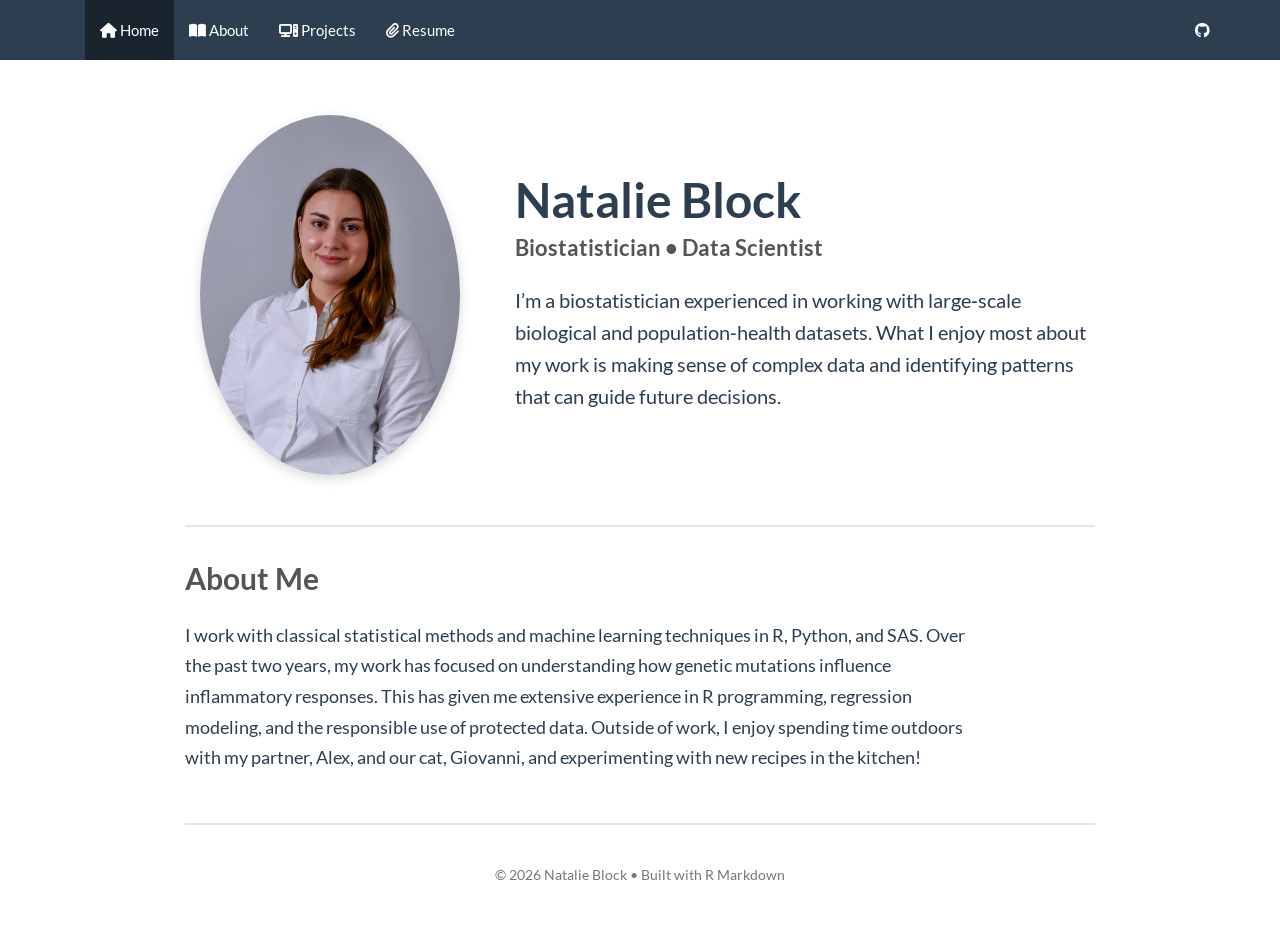
==== docs/index.html @ 41ee99cf "fully updated website" ====
<!DOCTYPE html>

<html>

<head>

<meta charset="utf-8" />
<meta name="generator" content="pandoc" />
<meta http-equiv="X-UA-Compatible" content="IE=EDGE" />




<title>index.knit</title>

<script src="site_libs/header-attrs-2.30/header-attrs.js"></script>
<script src="site_libs/jquery-3.6.0/jquery-3.6.0.min.js"></script>
<meta name="viewport" content="width=device-width, initial-scale=1" />
<link href="site_libs/bootstrap-3.3.5/css/flatly.min.css" rel="stylesheet" />
<script src="site_libs/bootstrap-3.3.5/js/bootstrap.min.js"></script>
<script src="site_libs/bootstrap-3.3.5/shim/html5shiv.min.js"></script>
<script src="site_libs/bootstrap-3.3.5/shim/respond.min.js"></script>
<style>h1 {font-size: 34px;}
       h1.title {font-size: 38px;}
       h2 {font-size: 30px;}
       h3 {font-size: 24px;}
       h4 {font-size: 18px;}
       h5 {font-size: 16px;}
       h6 {font-size: 12px;}
       code {color: inherit; background-color: rgba(0, 0, 0, 0.04);}
       pre:not([class]) { background-color: white }</style>
<script src="site_libs/navigation-1.1/tabsets.js"></script>
<link href="site_libs/highlightjs-9.12.0/default.css" rel="stylesheet" />
<script src="site_libs/highlightjs-9.12.0/highlight.js"></script>
<link href="site_libs/font-awesome-6.5.2/css/all.min.css" rel="stylesheet" />
<link href="site_libs/font-awesome-6.5.2/css/v4-shims.min.css" rel="stylesheet" />
<link rel="icon" type="image/png" href="images/nb_logo.png"/>

<style type="text/css">
  code{white-space: pre-wrap;}
  span.smallcaps{font-variant: small-caps;}
  span.underline{text-decoration: underline;}
  div.column{display: inline-block; vertical-align: top; width: 50%;}
  div.hanging-indent{margin-left: 1.5em; text-indent: -1.5em;}
  ul.task-list{list-style: none;}
    </style>

<style type="text/css">code{white-space: pre;}</style>
<script type="text/javascript">
if (window.hljs) {
  hljs.configure({languages: []});
  hljs.initHighlightingOnLoad();
  if (document.readyState && document.readyState === "complete") {
    window.setTimeout(function() { hljs.initHighlighting(); }, 0);
  }
}
</script>






<link rel="stylesheet" href="style.css" type="text/css" />



<style type = "text/css">
.main-container {
  max-width: 940px;
  margin-left: auto;
  margin-right: auto;
}
img {
  max-width:100%;
}
.tabbed-pane {
  padding-top: 12px;
}
.html-widget {
  margin-bottom: 20px;
}
button.code-folding-btn:focus {
  outline: none;
}
summary {
  display: list-item;
}
details > summary > p:only-child {
  display: inline;
}
pre code {
  padding: 0;
}
</style>


<style type="text/css">
.dropdown-submenu {
  position: relative;
}
.dropdown-submenu>.dropdown-menu {
  top: 0;
  left: 100%;
  margin-top: -6px;
  margin-left: -1px;
  border-radius: 0 6px 6px 6px;
}
.dropdown-submenu:hover>.dropdown-menu {
  display: block;
}
.dropdown-submenu>a:after {
  display: block;
  content: " ";
  float: right;
  width: 0;
  height: 0;
  border-color: transparent;
  border-style: solid;
  border-width: 5px 0 5px 5px;
  border-left-color: #cccccc;
  margin-top: 5px;
  margin-right: -10px;
}
.dropdown-submenu:hover>a:after {
  border-left-color: #adb5bd;
}
.dropdown-submenu.pull-left {
  float: none;
}
.dropdown-submenu.pull-left>.dropdown-menu {
  left: -100%;
  margin-left: 10px;
  border-radius: 6px 0 6px 6px;
}
</style>

<script type="text/javascript">
// manage active state of menu based on current page
$(document).ready(function () {
  // active menu anchor
  href = window.location.pathname
  href = href.substr(href.lastIndexOf('/') + 1)
  if (href === "")
    href = "index.html";
  var menuAnchor = $('a[href="' + href + '"]');

  // mark the anchor link active (and if it's in a dropdown, also mark that active)
  var dropdown = menuAnchor.closest('li.dropdown');
  if (window.bootstrap) { // Bootstrap 4+
    menuAnchor.addClass('active');
    dropdown.find('> .dropdown-toggle').addClass('active');
  } else { // Bootstrap 3
    menuAnchor.parent().addClass('active');
    dropdown.addClass('active');
  }

  // Navbar adjustments
  var navHeight = $(".navbar").first().height() + 15;
  var style = document.createElement('style');
  var pt = "padding-top: " + navHeight + "px; ";
  var mt = "margin-top: -" + navHeight + "px; ";
  var css = "";
  // offset scroll position for anchor links (for fixed navbar)
  for (var i = 1; i <= 6; i++) {
    css += ".section h" + i + "{ " + pt + mt + "}\n";
  }
  style.innerHTML = "body {" + pt + "padding-bottom: 40px; }\n" + css;
  document.head.appendChild(style);
});
</script>

<!-- tabsets -->

<style type="text/css">
.tabset-dropdown > .nav-tabs {
  display: inline-table;
  max-height: 500px;
  min-height: 44px;
  overflow-y: auto;
  border: 1px solid #ddd;
  border-radius: 4px;
}

.tabset-dropdown > .nav-tabs > li.active:before, .tabset-dropdown > .nav-tabs.nav-tabs-open:before {
  content: "\e259";
  font-family: 'Glyphicons Halflings';
  display: inline-block;
  padding: 10px;
  border-right: 1px solid #ddd;
}

.tabset-dropdown > .nav-tabs.nav-tabs-open > li.active:before {
  content: "\e258";
  font-family: 'Glyphicons Halflings';
  border: none;
}

.tabset-dropdown > .nav-tabs > li.active {
  display: block;
}

.tabset-dropdown > .nav-tabs > li > a,
.tabset-dropdown > .nav-tabs > li > a:focus,
.tabset-dropdown > .nav-tabs > li > a:hover {
  border: none;
  display: inline-block;
  border-radius: 4px;
  background-color: transparent;
}

.tabset-dropdown > .nav-tabs.nav-tabs-open > li {
  display: block;
  float: none;
}

.tabset-dropdown > .nav-tabs > li {
  display: none;
}
</style>

<!-- code folding -->




</head>

<body>


<div class="container-fluid main-container">




<div class="navbar navbar-default  navbar-fixed-top" role="navigation">
  <div class="container">
    <div class="navbar-header">
      <button type="button" class="navbar-toggle collapsed" data-toggle="collapse" data-bs-toggle="collapse" data-target="#navbar" data-bs-target="#navbar">
        <span class="icon-bar"></span>
        <span class="icon-bar"></span>
        <span class="icon-bar"></span>
      </button>
      <a class="navbar-brand" href="index.html"></a>
    </div>
    <div id="navbar" class="navbar-collapse collapse">
      <ul class="nav navbar-nav">
        <li>
  <a href="index.html">
    <span class="fa fa-home"></span>
     
    Home
  </a>
</li>
<li>
  <a href="about.html">
    <span class="fa fa-book-open"></span>
     
    About
  </a>
</li>
<li>
  <a href="projects.html">
    <span class="fa fa-computer"></span>
     
    Projects
  </a>
</li>
<li>
  <a href="files/resume.pdf">
    <span class="fa fa-paperclip"></span>
     
    Resume
  </a>
</li>
      </ul>
      <ul class="nav navbar-nav navbar-right">
        <li>
  <a href="https://github.com/nblock2">
    <span class="fa fa-github"></span>
     
  </a>
</li>
      </ul>
    </div><!--/.nav-collapse -->
  </div><!--/.container -->
</div><!--/.navbar -->

<div id="header">




</div>


<div class="hero">
<div class="hero-left">
<img src="images/profile.jpg" class="profile-pic"/>
</div>
<div class="hero-right">
<h1 class="home-name">
Natalie Block
</h1>
<div class="home-subtitle">
Biostatistician • Data Scientist
</div>
<p class="intro-text">
I’m a biostatistician experienced in working with large‑scale biological
and population‑health datasets. What I enjoy most about my work is
making sense of complex data and identifying patterns that can guide
future decisions.
</p>
</div>
</div>
<hr class="section-divider">
<div class="about-subtitle">
About Me
</div>
<p class="about-text">
I work with classical statistical methods and machine learning
techniques in R, Python, and SAS. Over the past two years, my work has
focused on understanding how genetic mutations influence inflammatory
responses. This has given me extensive experience in R programming,
regression modeling, and the responsible use of protected data. Outside
of work, I enjoy spending time outdoors with my partner, Alex, and our
cat, Giovanni, and experimenting with new recipes in the kitchen!
</p>
<hr class="section-divider">
<div class="footer">
<p>© 2026 Natalie Block • Built with R Markdown</p>
</div>




</div>

<script>

// add bootstrap table styles to pandoc tables
function bootstrapStylePandocTables() {
  $('tr.odd').parent('tbody').parent('table').addClass('table table-condensed');
}
$(document).ready(function () {
  bootstrapStylePandocTables();
});


</script>

<!-- tabsets -->

<script>
$(document).ready(function () {
  window.buildTabsets("TOC");
});

$(document).ready(function () {
  $('.tabset-dropdown > .nav-tabs > li').click(function () {
    $(this).parent().toggleClass('nav-tabs-open');
  });
});
</script>

<!-- code folding -->


<!-- dynamically load mathjax for compatibility with self-contained -->
<script>
  (function () {
    var script = document.createElement("script");
    script.type = "text/javascript";
    script.src  = "https://mathjax.rstudio.com/latest/MathJax.js?config=TeX-AMS-MML_HTMLorMML";
    document.getElementsByTagName("head")[0].appendChild(script);
  })();
</script>

</body>
</html>
---- docs/site_libs/bootstrap-3.3.5/css/flatly.min.css ----
@font-face {
  font-family: 'Lato';
  font-style: normal;
  font-weight: 400;
  src: url(fonts/Lato.ttf) format('truetype');
}
@font-face {
  font-family: 'Lato';
  font-style: normal;
  font-weight: 700;
  src: url(fonts/LatoBold.ttf) format('truetype');
}
@font-face {
  font-family: 'Lato';
  font-style: italic;
  font-weight: 400;
  src: url(fonts/LatoItalic.ttf) format('truetype');
}

/*!
 * bootswatch v3.3.6
 * Homepage: http://bootswatch.com
 * Copyright 2012-2015 Thomas Park
 * Licensed under MIT
 * Based on Bootstrap
*//*!
 * Bootstrap v3.3.6 (http://getbootstrap.com)
 * Copyright 2011-2015 Twitter, Inc.
 * Licensed under MIT (https://github.com/twbs/bootstrap/blob/master/LICENSE)
 *//*! normalize.css v3.0.3 | MIT License | github.com/necolas/normalize.css */html{font-family:sans-serif;-ms-text-size-adjust:100%;-webkit-text-size-adjust:100%}body{margin:0}article,aside,details,figcaption,figure,footer,header,hgroup,main,menu,nav,section,summary{display:block}audio,canvas,progress,video{display:inline-block;vertical-align:baseline}audio:not([controls]){display:none;height:0}[hidden],template{display:none}a{background-color:transparent}a:active,a:hover{outline:0}abbr[title]{border-bottom:1px dotted}b,strong{font-weight:bold}dfn{font-style:italic}h1{font-size:2em;margin:0.67em 0}mark{background:#ff0;color:#000}small{font-size:80%}sub,sup{font-size:75%;line-height:0;position:relative;vertical-align:baseline}sup{top:-0.5em}sub{bottom:-0.25em}img{border:0}svg:not(:root){overflow:hidden}figure{margin:1em 40px}hr{-webkit-box-sizing:content-box;-moz-box-sizing:content-box;box-sizing:content-box;height:0}pre{overflow:auto}code,kbd,pre,samp{font-family:monospace, monospace;font-size:1em}button,input,optgroup,select,textarea{color:inherit;font:inherit;margin:0}button{overflow:visible}button,select{text-transform:none}button,html input[type="button"],input[type="reset"],input[type="submit"]{-webkit-appearance:button;cursor:pointer}button[disabled],html input[disabled]{cursor:default}button::-moz-focus-inner,input::-moz-focus-inner{border:0;padding:0}input{line-height:normal}input[type="checkbox"],input[type="radio"]{-webkit-box-sizing:border-box;-moz-box-sizing:border-box;box-sizing:border-box;padding:0}input[type="number"]::-webkit-inner-spin-button,input[type="number"]::-webkit-outer-spin-button{height:auto}input[type="search"]{-webkit-appearance:textfield;-webkit-box-sizing:content-box;-moz-box-sizing:content-box;box-sizing:content-box}input[type="search"]::-webkit-search-cancel-button,input[type="search"]::-webkit-search-decoration{-webkit-appearance:none}fieldset{border:1px solid #c0c0c0;margin:0 2px;padding:0.35em 0.625em 0.75em}legend{border:0;padding:0}textarea{overflow:auto}optgroup{font-weight:bold}table{border-collapse:collapse;border-spacing:0}td,th{padding:0}/*! Source: https://github.com/h5bp/html5-boilerplate/blob/master/src/css/main.css */@media print{*,*:before,*:after{background:transparent !important;color:#000 !important;-webkit-box-shadow:none !important;box-shadow:none !important;text-shadow:none !important}a,a:visited{text-decoration:underline}a[href]:after{content:" (" attr(href) ")"}abbr[title]:after{content:" (" attr(title) ")"}a[href^="#"]:after,a[href^="javascript:"]:after{content:""}pre,blockquote{border:1px solid #999;page-break-inside:avoid}thead{display:table-header-group}tr,img{page-break-inside:avoid}img{max-width:100% !important}p,h2,h3{orphans:3;widows:3}h2,h3{page-break-after:avoid}.navbar{display:none}.btn>.caret,.dropup>.btn>.caret{border-top-color:#000 !important}.label{border:1px solid #000}.table{border-collapse:collapse !important}.table td,.table th{background-color:#fff !important}.table-bordered th,.table-bordered td{border:1px solid #ddd !important}}@font-face{font-family:'Glyphicons Halflings';src:url('../fonts/glyphicons-halflings-regular.eot');src:url('../fonts/glyphicons-halflings-regular.eot?#iefix') format('embedded-opentype'),url('../fonts/glyphicons-halflings-regular.woff') format('woff'),url('../fonts/glyphicons-halflings-regular.ttf') format('truetype'),url('../fonts/glyphicons-halflings-regular.svg#glyphicons_halflingsregular') format('svg')}.glyphicon{position:relative;top:1px;display:inline-block;font-family:'Glyphicons Halflings';font-style:normal;font-weight:normal;line-height:1;-webkit-font-smoothing:antialiased;-moz-osx-font-smoothing:grayscale}.glyphicon-asterisk:before{content:"\002a"}.glyphicon-plus:before{content:"\002b"}.glyphicon-euro:before,.glyphicon-eur:before{content:"\20ac"}.glyphicon-minus:before{content:"\2212"}.glyphicon-cloud:before{content:"\2601"}.glyphicon-envelope:before{content:"\2709"}.glyphicon-pencil:before{content:"\270f"}.glyphicon-glass:before{content:"\e001"}.glyphicon-music:before{content:"\e002"}.glyphicon-search:before{content:"\e003"}.glyphicon-heart:before{content:"\e005"}.glyphicon-star:before{content:"\e006"}.glyphicon-star-empty:before{content:"\e007"}.glyphicon-user:before{content:"\e008"}.glyphicon-film:before{content:"\e009"}.glyphicon-th-large:before{content:"\e010"}.glyphicon-th:before{content:"\e011"}.glyphicon-th-list:before{content:"\e012"}.glyphicon-ok:before{content:"\e013"}.glyphicon-remove:before{content:"\e014"}.glyphicon-zoom-in:before{content:"\e015"}.glyphicon-zoom-out:before{content:"\e016"}.glyphicon-off:before{content:"\e017"}.glyphicon-signal:before{content:"\e018"}.glyphicon-cog:before{content:"\e019"}.glyphicon-trash:before{content:"\e020"}.glyphicon-home:before{content:"\e021"}.glyphicon-file:before{content:"\e022"}.glyphicon-time:before{content:"\e023"}.glyphicon-road:before{content:"\e024"}.glyphicon-download-alt:before{content:"\e025"}.glyphicon-download:before{content:"\e026"}.glyphicon-upload:before{content:"\e027"}.glyphicon-inbox:before{content:"\e028"}.glyphicon-play-circle:before{content:"\e029"}.glyphicon-repeat:before{content:"\e030"}.glyphicon-refresh:before{content:"\e031"}.glyphicon-list-alt:before{content:"\e032"}.glyphicon-lock:before{content:"\e033"}.glyphicon-flag:before{content:"\e034"}.glyphicon-headphones:before{content:"\e035"}.glyphicon-volume-off:before{content:"\e036"}.glyphicon-volume-down:before{content:"\e037"}.glyphicon-volume-up:before{content:"\e038"}.glyphicon-qrcode:before{content:"\e039"}.glyphicon-barcode:before{content:"\e040"}.glyphicon-tag:before{content:"\e041"}.glyphicon-tags:before{content:"\e042"}.glyphicon-book:before{content:"\e043"}.glyphicon-bookmark:before{content:"\e044"}.glyphicon-print:before{content:"\e045"}.glyphicon-camera:before{content:"\e046"}.glyphicon-font:before{content:"\e047"}.glyphicon-bold:before{content:"\e048"}.glyphicon-italic:before{content:"\e049"}.glyphicon-text-height:before{content:"\e050"}.glyphicon-text-width:before{content:"\e051"}.glyphicon-align-left:before{content:"\e052"}.glyphicon-align-center:before{content:"\e053"}.glyphicon-align-right:before{content:"\e054"}.glyphicon-align-justify:before{content:"\e055"}.glyphicon-list:before{content:"\e056"}.glyphicon-indent-left:before{content:"\e057"}.glyphicon-indent-right:before{content:"\e058"}.glyphicon-facetime-video:before{content:"\e059"}.glyphicon-picture:before{content:"\e060"}.glyphicon-map-marker:before{content:"\e062"}.glyphicon-adjust:before{content:"\e063"}.glyphicon-tint:before{content:"\e064"}.glyphicon-edit:before{content:"\e065"}.glyphicon-share:before{content:"\e066"}.glyphicon-check:before{content:"\e067"}.glyphicon-move:before{content:"\e068"}.glyphicon-step-backward:before{content:"\e069"}.glyphicon-fast-backward:before{content:"\e070"}.glyphicon-backward:before{content:"\e071"}.glyphicon-play:before{content:"\e072"}.glyphicon-pause:before{content:"\e073"}.glyphicon-stop:before{content:"\e074"}.glyphicon-forward:before{content:"\e075"}.glyphicon-fast-forward:before{content:"\e076"}.glyphicon-step-forward:before{content:"\e077"}.glyphicon-eject:before{content:"\e078"}.glyphicon-chevron-left:before{content:"\e079"}.glyphicon-chevron-right:before{content:"\e080"}.glyphicon-plus-sign:before{content:"\e081"}.glyphicon-minus-sign:before{content:"\e082"}.glyphicon-remove-sign:before{content:"\e083"}.glyphicon-ok-sign:before{content:"\e084"}.glyphicon-question-sign:before{content:"\e085"}.glyphicon-info-sign:before{content:"\e086"}.glyphicon-screenshot:before{content:"\e087"}.glyphicon-remove-circle:before{content:"\e088"}.glyphicon-ok-circle:before{content:"\e089"}.glyphicon-ban-circle:before{content:"\e090"}.glyphicon-arrow-left:before{content:"\e091"}.glyphicon-arrow-right:before{content:"\e092"}.glyphicon-arrow-up:before{content:"\e093"}.glyphicon-arrow-down:before{content:"\e094"}.glyphicon-share-alt:before{content:"\e095"}.glyphicon-resize-full:before{content:"\e096"}.glyphicon-resize-small:before{content:"\e097"}.glyphicon-exclamation-sign:before{content:"\e101"}.glyphicon-gift:before{content:"\e102"}.glyphicon-leaf:before{content:"\e103"}.glyphicon-fire:before{content:"\e104"}.glyphicon-eye-open:before{content:"\e105"}.glyphicon-eye-close:before{content:"\e106"}.glyphicon-warning-sign:before{content:"\e107"}.glyphicon-plane:before{content:"\e108"}.glyphicon-calendar:before{content:"\e109"}.glyphicon-random:before{content:"\e110"}.glyphicon-comment:before{content:"\e111"}.glyphicon-magnet:before{content:"\e112"}.glyphicon-chevron-up:before{content:"\e113"}.glyphicon-chevron-down:before{content:"\e114"}.glyphicon-retweet:before{content:"\e115"}.glyphicon-shopping-cart:before{content:"\e116"}.glyphicon-folder-close:before{content:"\e117"}.glyphicon-folder-open:before{content:"\e118"}.glyphicon-resize-vertical:before{content:"\e119"}.glyphicon-resize-horizontal:before{content:"\e120"}.glyphicon-hdd:before{content:"\e121"}.glyphicon-bullhorn:before{content:"\e122"}.glyphicon-bell:before{content:"\e123"}.glyphicon-certificate:before{content:"\e124"}.glyphicon-thumbs-up:before{content:"\e125"}.glyphicon-thumbs-down:before{content:"\e126"}.glyphicon-hand-right:before{content:"\e127"}.glyphicon-hand-left:before{content:"\e128"}.glyphicon-hand-up:before{content:"\e129"}.glyphicon-hand-down:before{content:"\e130"}.glyphicon-circle-arrow-right:before{content:"\e131"}.glyphicon-circle-arrow-left:before{content:"\e132"}.glyphicon-circle-arrow-up:before{content:"\e133"}.glyphicon-circle-arrow-down:before{content:"\e134"}.glyphicon-globe:before{content:"\e135"}.glyphicon-wrench:before{content:"\e136"}.glyphicon-tasks:before{content:"\e137"}.glyphicon-filter:before{content:"\e138"}.glyphicon-briefcase:before{content:"\e139"}.glyphicon-fullscreen:before{content:"\e140"}.glyphicon-dashboard:before{content:"\e141"}.glyphicon-paperclip:before{content:"\e142"}.glyphicon-heart-empty:before{content:"\e143"}.glyphicon-link:before{content:"\e144"}.glyphicon-phone:before{content:"\e145"}.glyphicon-pushpin:before{content:"\e146"}.glyphicon-usd:before{content:"\e148"}.glyphicon-gbp:before{content:"\e149"}.glyphicon-sort:before{content:"\e150"}.glyphicon-sort-by-alphabet:before{content:"\e151"}.glyphicon-sort-by-alphabet-alt:before{content:"\e152"}.glyphicon-sort-by-order:before{content:"\e153"}.glyphicon-sort-by-order-alt:before{content:"\e154"}.glyphicon-sort-by-attributes:before{content:"\e155"}.glyphicon-sort-by-attributes-alt:before{content:"\e156"}.glyphicon-unchecked:before{content:"\e157"}.glyphicon-expand:before{content:"\e158"}.glyphicon-collapse-down:before{content:"\e159"}.glyphicon-collapse-up:before{content:"\e160"}.glyphicon-log-in:before{content:"\e161"}.glyphicon-flash:before{content:"\e162"}.glyphicon-log-out:before{content:"\e163"}.glyphicon-new-window:before{content:"\e164"}.glyphicon-record:before{content:"\e165"}.glyphicon-save:before{content:"\e166"}.glyphicon-open:before{content:"\e167"}.glyphicon-saved:before{content:"\e168"}.glyphicon-import:before{content:"\e169"}.glyphicon-export:before{content:"\e170"}.glyphicon-send:before{content:"\e171"}.glyphicon-floppy-disk:before{content:"\e172"}.glyphicon-floppy-saved:before{content:"\e173"}.glyphicon-floppy-remove:before{content:"\e174"}.glyphicon-floppy-save:before{content:"\e175"}.glyphicon-floppy-open:before{content:"\e176"}.glyphicon-credit-card:before{content:"\e177"}.glyphicon-transfer:before{content:"\e178"}.glyphicon-cutlery:before{content:"\e179"}.glyphicon-header:before{content:"\e180"}.glyphicon-compressed:before{content:"\e181"}.glyphicon-earphone:before{content:"\e182"}.glyphicon-phone-alt:before{content:"\e183"}.glyphicon-tower:before{content:"\e184"}.glyphicon-stats:before{content:"\e185"}.glyphicon-sd-video:before{content:"\e186"}.glyphicon-hd-video:before{content:"\e187"}.glyphicon-subtitles:before{content:"\e188"}.glyphicon-sound-stereo:before{content:"\e189"}.glyphicon-sound-dolby:before{content:"\e190"}.glyphicon-sound-5-1:before{content:"\e191"}.glyphicon-sound-6-1:before{content:"\e192"}.glyphicon-sound-7-1:before{content:"\e193"}.glyphicon-copyright-mark:before{content:"\e194"}.glyphicon-registration-mark:before{content:"\e195"}.glyphicon-cloud-download:before{content:"\e197"}.glyphicon-cloud-upload:before{content:"\e198"}.glyphicon-tree-conifer:before{content:"\e199"}.glyphicon-tree-deciduous:before{content:"\e200"}.glyphicon-cd:before{content:"\e201"}.glyphicon-save-file:before{content:"\e202"}.glyphicon-open-file:before{content:"\e203"}.glyphicon-level-up:before{content:"\e204"}.glyphicon-copy:before{content:"\e205"}.glyphicon-paste:before{content:"\e206"}.glyphicon-alert:before{content:"\e209"}.glyphicon-equalizer:before{content:"\e210"}.glyphicon-king:before{content:"\e211"}.glyphicon-queen:before{content:"\e212"}.glyphicon-pawn:before{content:"\e213"}.glyphicon-bishop:before{content:"\e214"}.glyphicon-knight:before{content:"\e215"}.glyphicon-baby-formula:before{content:"\e216"}.glyphicon-tent:before{content:"\26fa"}.glyphicon-blackboard:before{content:"\e218"}.glyphicon-bed:before{content:"\e219"}.glyphicon-apple:before{content:"\f8ff"}.glyphicon-erase:before{content:"\e221"}.glyphicon-hourglass:before{content:"\231b"}.glyphicon-lamp:before{content:"\e223"}.glyphicon-duplicate:before{content:"\e224"}.glyphicon-piggy-bank:before{content:"\e225"}.glyphicon-scissors:before{content:"\e226"}.glyphicon-bitcoin:before{content:"\e227"}.glyphicon-btc:before{content:"\e227"}.glyphicon-xbt:before{content:"\e227"}.glyphicon-yen:before{content:"\00a5"}.glyphicon-jpy:before{content:"\00a5"}.glyphicon-ruble:before{content:"\20bd"}.glyphicon-rub:before{content:"\20bd"}.glyphicon-scale:before{content:"\e230"}.glyphicon-ice-lolly:before{content:"\e231"}.glyphicon-ice-lolly-tasted:before{content:"\e232"}.glyphicon-education:before{content:"\e233"}.glyphicon-option-horizontal:before{content:"\e234"}.glyphicon-option-vertical:before{content:"\e235"}.glyphicon-menu-hamburger:before{content:"\e236"}.glyphicon-modal-window:before{content:"\e237"}.glyphicon-oil:before{content:"\e238"}.glyphicon-grain:before{content:"\e239"}.glyphicon-sunglasses:before{content:"\e240"}.glyphicon-text-size:before{content:"\e241"}.glyphicon-text-color:before{content:"\e242"}.glyphicon-text-background:before{content:"\e243"}.glyphicon-object-align-top:before{content:"\e244"}.glyphicon-object-align-bottom:before{content:"\e245"}.glyphicon-object-align-horizontal:before{content:"\e246"}.glyphicon-object-align-left:before{content:"\e247"}.glyphicon-object-align-vertical:before{content:"\e248"}.glyphicon-object-align-right:before{content:"\e249"}.glyphicon-triangle-right:before{content:"\e250"}.glyphicon-triangle-left:before{content:"\e251"}.glyphicon-triangle-bottom:before{content:"\e252"}.glyphicon-triangle-top:before{content:"\e253"}.glyphicon-console:before{content:"\e254"}.glyphicon-superscript:before{content:"\e255"}.glyphicon-subscript:before{content:"\e256"}.glyphicon-menu-left:before{content:"\e257"}.glyphicon-menu-right:before{content:"\e258"}.glyphicon-menu-down:before{content:"\e259"}.glyphicon-menu-up:before{content:"\e260"}*{-webkit-box-sizing:border-box;-moz-box-sizing:border-box;box-sizing:border-box}*:before,*:after{-webkit-box-sizing:border-box;-moz-box-sizing:border-box;box-sizing:border-box}html{font-size:10px;-webkit-tap-highlight-color:rgba(0,0,0,0)}body{font-family:"Lato","Helvetica Neue",Helvetica,Arial,sans-serif;font-size:15px;line-height:1.42857143;color:#2c3e50;background-color:#ffffff}input,button,select,textarea{font-family:inherit;font-size:inherit;line-height:inherit}a{color:#18bc9c;text-decoration:none}a:hover,a:focus{color:#18bc9c;text-decoration:underline}a:focus{outline:thin dotted;outline:5px auto -webkit-focus-ring-color;outline-offset:-2px}figure{margin:0}img{vertical-align:middle}.img-responsive,.thumbnail>img,.thumbnail a>img,.carousel-inner>.item>img,.carousel-inner>.item>a>img{display:block;max-width:100%;height:auto}.img-rounded{border-radius:6px}.img-thumbnail{padding:4px;line-height:1.42857143;background-color:#ffffff;border:1px solid #ecf0f1;border-radius:4px;-webkit-transition:all .2s ease-in-out;-o-transition:all .2s ease-in-out;transition:all .2s ease-in-out;display:inline-block;max-width:100%;height:auto}.img-circle{border-radius:50%}hr{margin-top:21px;margin-bottom:21px;border:0;border-top:1px solid #ecf0f1}.sr-only{position:absolute;width:1px;height:1px;margin:-1px;padding:0;overflow:hidden;clip:rect(0, 0, 0, 0);border:0}.sr-only-focusable:active,.sr-only-focusable:focus{position:static;width:auto;height:auto;margin:0;overflow:visible;clip:auto}[role="button"]{cursor:pointer}h1,h2,h3,h4,h5,h6,.h1,.h2,.h3,.h4,.h5,.h6{font-family:"Lato","Helvetica Neue",Helvetica,Arial,sans-serif;font-weight:400;line-height:1.1;color:inherit}h1 small,h2 small,h3 small,h4 small,h5 small,h6 small,.h1 small,.h2 small,.h3 small,.h4 small,.h5 small,.h6 small,h1 .small,h2 .small,h3 .small,h4 .small,h5 .small,h6 .small,.h1 .small,.h2 .small,.h3 .small,.h4 .small,.h5 .small,.h6 .small{font-weight:normal;line-height:1;color:#b4bcc2}h1,.h1,h2,.h2,h3,.h3{margin-top:21px;margin-bottom:10.5px}h1 small,.h1 small,h2 small,.h2 small,h3 small,.h3 small,h1 .small,.h1 .small,h2 .small,.h2 .small,h3 .small,.h3 .small{font-size:65%}h4,.h4,h5,.h5,h6,.h6{margin-top:10.5px;margin-bottom:10.5px}h4 small,.h4 small,h5 small,.h5 small,h6 small,.h6 small,h4 .small,.h4 .small,h5 .small,.h5 .small,h6 .small,.h6 .small{font-size:75%}h1,.h1{font-size:39px}h2,.h2{font-size:32px}h3,.h3{font-size:26px}h4,.h4{font-size:19px}h5,.h5{font-size:15px}h6,.h6{font-size:13px}p{margin:0 0 10.5px}.lead{margin-bottom:21px;font-size:17px;font-weight:300;line-height:1.4}@media (min-width:768px){.lead{font-size:22.5px}}small,.small{font-size:86%}mark,.mark{background-color:#f39c12;padding:.2em}.text-left{text-align:left}.text-right{text-align:right}.text-center{text-align:center}.text-justify{text-align:justify}.text-nowrap{white-space:nowrap}.text-lowercase{text-transform:lowercase}.text-uppercase{text-transform:uppercase}.text-capitalize{text-transform:capitalize}.text-muted{color:#b4bcc2}.text-primary{color:#2c3e50}a.text-primary:hover,a.text-primary:focus{color:#1a242f}.text-success{color:#ffffff}a.text-success:hover,a.text-success:focus{color:#e6e6e6}.text-info{color:#ffffff}a.text-info:hover,a.text-info:focus{color:#e6e6e6}.text-warning{color:#ffffff}a.text-warning:hover,a.text-warning:focus{color:#e6e6e6}.text-danger{color:#ffffff}a.text-danger:hover,a.text-danger:focus{color:#e6e6e6}.bg-primary{color:#fff;background-color:#2c3e50}a.bg-primary:hover,a.bg-primary:focus{background-color:#1a242f}.bg-success{background-color:#18bc9c}a.bg-success:hover,a.bg-success:focus{background-color:#128f76}.bg-info{background-color:#3498db}a.bg-info:hover,a.bg-info:focus{background-color:#217dbb}.bg-warning{background-color:#f39c12}a.bg-warning:hover,a.bg-warning:focus{background-color:#c87f0a}.bg-danger{background-color:#e74c3c}a.bg-danger:hover,a.bg-danger:focus{background-color:#d62c1a}.page-header{padding-bottom:9.5px;margin:42px 0 21px;border-bottom:1px solid transparent}ul,ol{margin-top:0;margin-bottom:10.5px}ul ul,ol ul,ul ol,ol ol{margin-bottom:0}.list-unstyled{padding-left:0;list-style:none}.list-inline{padding-left:0;list-style:none;margin-left:-5px}.list-inline>li{display:inline-block;padding-left:5px;padding-right:5px}dl{margin-top:0;margin-bottom:21px}dt,dd{line-height:1.42857143}dt{font-weight:bold}dd{margin-left:0}@media (min-width:768px){.dl-horizontal dt{float:left;width:160px;clear:left;text-align:right;overflow:hidden;text-overflow:ellipsis;white-space:nowrap}.dl-horizontal dd{margin-left:180px}}abbr[title],abbr[data-original-title]{cursor:help;border-bottom:1px dotted #b4bcc2}.initialism{font-size:90%;text-transform:uppercase}blockquote{padding:10.5px 21px;margin:0 0 21px;font-size:18.75px;border-left:5px solid #ecf0f1}blockquote p:last-child,blockquote ul:last-child,blockquote ol:last-child{margin-bottom:0}blockquote footer,blockquote small,blockquote .small{display:block;font-size:80%;line-height:1.42857143;color:#b4bcc2}blockquote footer:before,blockquote small:before,blockquote .small:before{content:'\2014 \00A0'}.blockquote-reverse,blockquote.pull-right{padding-right:15px;padding-left:0;border-right:5px solid #ecf0f1;border-left:0;text-align:right}.blockquote-reverse footer:before,blockquote.pull-right footer:before,.blockquote-reverse small:before,blockquote.pull-right small:before,.blockquote-reverse .small:before,blockquote.pull-right .small:before{content:''}.blockquote-reverse footer:after,blockquote.pull-right footer:after,.blockquote-reverse small:after,blockquote.pull-right small:after,.blockquote-reverse .small:after,blockquote.pull-right .small:after{content:'\00A0 \2014'}address{margin-bottom:21px;font-style:normal;line-height:1.42857143}code,kbd,pre,samp{font-family:monospace}code{padding:2px 4px;font-size:90%;color:#c7254e;background-color:#f9f2f4;border-radius:4px}kbd{padding:2px 4px;font-size:90%;color:#ffffff;background-color:#333333;border-radius:3px;-webkit-box-shadow:inset 0 -1px 0 rgba(0,0,0,0.25);box-shadow:inset 0 -1px 0 rgba(0,0,0,0.25)}kbd kbd{padding:0;font-size:100%;font-weight:bold;-webkit-box-shadow:none;box-shadow:none}pre{display:block;padding:10px;margin:0 0 10.5px;font-size:14px;line-height:1.42857143;word-break:break-all;word-wrap:break-word;color:#7b8a8b;background-color:#ecf0f1;border:1px solid #cccccc;border-radius:4px}pre code{padding:0;font-size:inherit;color:inherit;white-space:pre-wrap;background-color:transparent;border-radius:0}.pre-scrollable{max-height:340px;overflow-y:scroll}.container{margin-right:auto;margin-left:auto;padding-left:15px;padding-right:15px}@media (min-width:768px){.container{width:750px}}@media (min-width:992px){.container{width:970px}}@media (min-width:1200px){.container{width:1170px}}.container-fluid{margin-right:auto;margin-left:auto;padding-left:15px;padding-right:15px}.row{margin-left:-15px;margin-right:-15px}.col-xs-1,.col-sm-1,.col-md-1,.col-lg-1,.col-xs-2,.col-sm-2,.col-md-2,.col-lg-2,.col-xs-3,.col-sm-3,.col-md-3,.col-lg-3,.col-xs-4,.col-sm-4,.col-md-4,.col-lg-4,.col-xs-5,.col-sm-5,.col-md-5,.col-lg-5,.col-xs-6,.col-sm-6,.col-md-6,.col-lg-6,.col-xs-7,.col-sm-7,.col-md-7,.col-lg-7,.col-xs-8,.col-sm-8,.col-md-8,.col-lg-8,.col-xs-9,.col-sm-9,.col-md-9,.col-lg-9,.col-xs-10,.col-sm-10,.col-md-10,.col-lg-10,.col-xs-11,.col-sm-11,.col-md-11,.col-lg-11,.col-xs-12,.col-sm-12,.col-md-12,.col-lg-12{position:relative;min-height:1px;padding-left:15px;padding-right:15px}.col-xs-1,.col-xs-2,.col-xs-3,.col-xs-4,.col-xs-5,.col-xs-6,.col-xs-7,.col-xs-8,.col-xs-9,.col-xs-10,.col-xs-11,.col-xs-12{float:left}.col-xs-12{width:100%}.col-xs-11{width:91.66666667%}.col-xs-10{width:83.33333333%}.col-xs-9{width:75%}.col-xs-8{width:66.66666667%}.col-xs-7{width:58.33333333%}.col-xs-6{width:50%}.col-xs-5{width:41.66666667%}.col-xs-4{width:33.33333333%}.col-xs-3{width:25%}.col-xs-2{width:16.66666667%}.col-xs-1{width:8.33333333%}.col-xs-pull-12{right:100%}.col-xs-pull-11{right:91.66666667%}.col-xs-pull-10{right:83.33333333%}.col-xs-pull-9{right:75%}.col-xs-pull-8{right:66.66666667%}.col-xs-pull-7{right:58.33333333%}.col-xs-pull-6{right:50%}.col-xs-pull-5{right:41.66666667%}.col-xs-pull-4{right:33.33333333%}.col-xs-pull-3{right:25%}.col-xs-pull-2{right:16.66666667%}.col-xs-pull-1{right:8.33333333%}.col-xs-pull-0{right:auto}.col-xs-push-12{left:100%}.col-xs-push-11{left:91.66666667%}.col-xs-push-10{left:83.33333333%}.col-xs-push-9{left:75%}.col-xs-push-8{left:66.66666667%}.col-xs-push-7{left:58.33333333%}.col-xs-push-6{left:50%}.col-xs-push-5{left:41.66666667%}.col-xs-push-4{left:33.33333333%}.col-xs-push-3{left:25%}.col-xs-push-2{left:16.66666667%}.col-xs-push-1{left:8.33333333%}.col-xs-push-0{left:auto}.col-xs-offset-12{margin-left:100%}.col-xs-offset-11{margin-left:91.66666667%}.col-xs-offset-10{margin-left:83.33333333%}.col-xs-offset-9{margin-left:75%}.col-xs-offset-8{margin-left:66.66666667%}.col-xs-offset-7{margin-left:58.33333333%}.col-xs-offset-6{margin-left:50%}.col-xs-offset-5{margin-left:41.66666667%}.col-xs-offset-4{margin-left:33.33333333%}.col-xs-offset-3{margin-left:25%}.col-xs-offset-2{margin-left:16.66666667%}.col-xs-offset-1{margin-left:8.33333333%}.col-xs-offset-0{margin-left:0%}@media (min-width:768px){.col-sm-1,.col-sm-2,.col-sm-3,.col-sm-4,.col-sm-5,.col-sm-6,.col-sm-7,.col-sm-8,.col-sm-9,.col-sm-10,.col-sm-11,.col-sm-12{float:left}.col-sm-12{width:100%}.col-sm-11{width:91.66666667%}.col-sm-10{width:83.33333333%}.col-sm-9{width:75%}.col-sm-8{width:66.66666667%}.col-sm-7{width:58.33333333%}.col-sm-6{width:50%}.col-sm-5{width:41.66666667%}.col-sm-4{width:33.33333333%}.col-sm-3{width:25%}.col-sm-2{width:16.66666667%}.col-sm-1{width:8.33333333%}.col-sm-pull-12{right:100%}.col-sm-pull-11{right:91.66666667%}.col-sm-pull-10{right:83.33333333%}.col-sm-pull-9{right:75%}.col-sm-pull-8{right:66.66666667%}.col-sm-pull-7{right:58.33333333%}.col-sm-pull-6{right:50%}.col-sm-pull-5{right:41.66666667%}.col-sm-pull-4{right:33.33333333%}.col-sm-pull-3{right:25%}.col-sm-pull-2{right:16.66666667%}.col-sm-pull-1{right:8.33333333%}.col-sm-pull-0{right:auto}.col-sm-push-12{left:100%}.col-sm-push-11{left:91.66666667%}.col-sm-push-10{left:83.33333333%}.col-sm-push-9{left:75%}.col-sm-push-8{left:66.66666667%}.col-sm-push-7{left:58.33333333%}.col-sm-push-6{left:50%}.col-sm-push-5{left:41.66666667%}.col-sm-push-4{left:33.33333333%}.col-sm-push-3{left:25%}.col-sm-push-2{left:16.66666667%}.col-sm-push-1{left:8.33333333%}.col-sm-push-0{left:auto}.col-sm-offset-12{margin-left:100%}.col-sm-offset-11{margin-left:91.66666667%}.col-sm-offset-10{margin-left:83.33333333%}.col-sm-offset-9{margin-left:75%}.col-sm-offset-8{margin-left:66.66666667%}.col-sm-offset-7{margin-left:58.33333333%}.col-sm-offset-6{margin-left:50%}.col-sm-offset-5{margin-left:41.66666667%}.col-sm-offset-4{margin-left:33.33333333%}.col-sm-offset-3{margin-left:25%}.col-sm-offset-2{margin-left:16.66666667%}.col-sm-offset-1{margin-left:8.33333333%}.col-sm-offset-0{margin-left:0%}}@media (min-width:992px){.col-md-1,.col-md-2,.col-md-3,.col-md-4,.col-md-5,.col-md-6,.col-md-7,.col-md-8,.col-md-9,.col-md-10,.col-md-11,.col-md-12{float:left}.col-md-12{width:100%}.col-md-11{width:91.66666667%}.col-md-10{width:83.33333333%}.col-md-9{width:75%}.col-md-8{width:66.66666667%}.col-md-7{width:58.33333333%}.col-md-6{width:50%}.col-md-5{width:41.66666667%}.col-md-4{width:33.33333333%}.col-md-3{width:25%}.col-md-2{width:16.66666667%}.col-md-1{width:8.33333333%}.col-md-pull-12{right:100%}.col-md-pull-11{right:91.66666667%}.col-md-pull-10{right:83.33333333%}.col-md-pull-9{right:75%}.col-md-pull-8{right:66.66666667%}.col-md-pull-7{right:58.33333333%}.col-md-pull-6{right:50%}.col-md-pull-5{right:41.66666667%}.col-md-pull-4{right:33.33333333%}.col-md-pull-3{right:25%}.col-md-pull-2{right:16.66666667%}.col-md-pull-1{right:8.33333333%}.col-md-pull-0{right:auto}.col-md-push-12{left:100%}.col-md-push-11{left:91.66666667%}.col-md-push-10{left:83.33333333%}.col-md-push-9{left:75%}.col-md-push-8{left:66.66666667%}.col-md-push-7{left:58.33333333%}.col-md-push-6{left:50%}.col-md-push-5{left:41.66666667%}.col-md-push-4{left:33.33333333%}.col-md-push-3{left:25%}.col-md-push-2{left:16.66666667%}.col-md-push-1{left:8.33333333%}.col-md-push-0{left:auto}.col-md-offset-12{margin-left:100%}.col-md-offset-11{margin-left:91.66666667%}.col-md-offset-10{margin-left:83.33333333%}.col-md-offset-9{margin-left:75%}.col-md-offset-8{margin-left:66.66666667%}.col-md-offset-7{margin-left:58.33333333%}.col-md-offset-6{margin-left:50%}.col-md-offset-5{margin-left:41.66666667%}.col-md-offset-4{margin-left:33.33333333%}.col-md-offset-3{margin-left:25%}.col-md-offset-2{margin-left:16.66666667%}.col-md-offset-1{margin-left:8.33333333%}.col-md-offset-0{margin-left:0%}}@media (min-width:1200px){.col-lg-1,.col-lg-2,.col-lg-3,.col-lg-4,.col-lg-5,.col-lg-6,.col-lg-7,.col-lg-8,.col-lg-9,.col-lg-10,.col-lg-11,.col-lg-12{float:left}.col-lg-12{width:100%}.col-lg-11{width:91.66666667%}.col-lg-10{width:83.33333333%}.col-lg-9{width:75%}.col-lg-8{width:66.66666667%}.col-lg-7{width:58.33333333%}.col-lg-6{width:50%}.col-lg-5{width:41.66666667%}.col-lg-4{width:33.33333333%}.col-lg-3{width:25%}.col-lg-2{width:16.66666667%}.col-lg-1{width:8.33333333%}.col-lg-pull-12{right:100%}.col-lg-pull-11{right:91.66666667%}.col-lg-pull-10{right:83.33333333%}.col-lg-pull-9{right:75%}.col-lg-pull-8{right:66.66666667%}.col-lg-pull-7{right:58.33333333%}.col-lg-pull-6{right:50%}.col-lg-pull-5{right:41.66666667%}.col-lg-pull-4{right:33.33333333%}.col-lg-pull-3{right:25%}.col-lg-pull-2{right:16.66666667%}.col-lg-pull-1{right:8.33333333%}.col-lg-pull-0{right:auto}.col-lg-push-12{left:100%}.col-lg-push-11{left:91.66666667%}.col-lg-push-10{left:83.33333333%}.col-lg-push-9{left:75%}.col-lg-push-8{left:66.66666667%}.col-lg-push-7{left:58.33333333%}.col-lg-push-6{left:50%}.col-lg-push-5{left:41.66666667%}.col-lg-push-4{left:33.33333333%}.col-lg-push-3{left:25%}.col-lg-push-2{left:16.66666667%}.col-lg-push-1{left:8.33333333%}.col-lg-push-0{left:auto}.col-lg-offset-12{margin-left:100%}.col-lg-offset-11{margin-left:91.66666667%}.col-lg-offset-10{margin-left:83.33333333%}.col-lg-offset-9{margin-left:75%}.col-lg-offset-8{margin-left:66.66666667%}.col-lg-offset-7{margin-left:58.33333333%}.col-lg-offset-6{margin-left:50%}.col-lg-offset-5{margin-left:41.66666667%}.col-lg-offset-4{margin-left:33.33333333%}.col-lg-offset-3{margin-left:25%}.col-lg-offset-2{margin-left:16.66666667%}.col-lg-offset-1{margin-left:8.33333333%}.col-lg-offset-0{margin-left:0%}}table{background-color:transparent}caption{padding-top:8px;padding-bottom:8px;color:#b4bcc2;text-align:left}th{}.table{width:100%;max-width:100%;margin-bottom:21px}.table>thead>tr>th,.table>tbody>tr>th,.table>tfoot>tr>th,.table>thead>tr>td,.table>tbody>tr>td,.table>tfoot>tr>td{padding:8px;line-height:1.42857143;vertical-align:top;border-top:1px solid #ecf0f1}.table>thead>tr>th{vertical-align:bottom;border-bottom:2px solid #ecf0f1}.table>caption+thead>tr:first-child>th,.table>colgroup+thead>tr:first-child>th,.table>thead:first-child>tr:first-child>th,.table>caption+thead>tr:first-child>td,.table>colgroup+thead>tr:first-child>td,.table>thead:first-child>tr:first-child>td{border-top:0}.table>tbody+tbody{border-top:2px solid #ecf0f1}.table .table{background-color:#ffffff}.table-condensed>thead>tr>th,.table-condensed>tbody>tr>th,.table-condensed>tfoot>tr>th,.table-condensed>thead>tr>td,.table-condensed>tbody>tr>td,.table-condensed>tfoot>tr>td{padding:5px}.table-bordered{border:1px solid #ecf0f1}.table-bordered>thead>tr>th,.table-bordered>tbody>tr>th,.table-bordered>tfoot>tr>th,.table-bordered>thead>tr>td,.table-bordered>tbody>tr>td,.table-bordered>tfoot>tr>td{border:1px solid #ecf0f1}.table-bordered>thead>tr>th,.table-bordered>thead>tr>td{border-bottom-width:2px}.table-striped>tbody>tr:nth-of-type(odd){background-color:#f9f9f9}.table-hover>tbody>tr:hover{background-color:#ecf0f1}table col[class*="col-"]{position:static;float:none;display:table-column}table td[class*="col-"],table th[class*="col-"]{position:static;float:none;display:table-cell}.table>thead>tr>td.active,.table>tbody>tr>td.active,.table>tfoot>tr>td.active,.table>thead>tr>th.active,.table>tbody>tr>th.active,.table>tfoot>tr>th.active,.table>thead>tr.active>td,.table>tbody>tr.active>td,.table>tfoot>tr.active>td,.table>thead>tr.active>th,.table>tbody>tr.active>th,.table>tfoot>tr.active>th{background-color:#ecf0f1}.table-hover>tbody>tr>td.active:hover,.table-hover>tbody>tr>th.active:hover,.table-hover>tbody>tr.active:hover>td,.table-hover>tbody>tr:hover>.active,.table-hover>tbody>tr.active:hover>th{background-color:#dde4e6}.table>thead>tr>td.success,.table>tbody>tr>td.success,.table>tfoot>tr>td.success,.table>thead>tr>th.success,.table>tbody>tr>th.success,.table>tfoot>tr>th.success,.table>thead>tr.success>td,.table>tbody>tr.success>td,.table>tfoot>tr.success>td,.table>thead>tr.success>th,.table>tbody>tr.success>th,.table>tfoot>tr.success>th{background-color:#18bc9c}.table-hover>tbody>tr>td.success:hover,.table-hover>tbody>tr>th.success:hover,.table-hover>tbody>tr.success:hover>td,.table-hover>tbody>tr:hover>.success,.table-hover>tbody>tr.success:hover>th{background-color:#15a589}.table>thead>tr>td.info,.table>tbody>tr>td.info,.table>tfoot>tr>td.info,.table>thead>tr>th.info,.table>tbody>tr>th.info,.table>tfoot>tr>th.info,.table>thead>tr.info>td,.table>tbody>tr.info>td,.table>tfoot>tr.info>td,.table>thead>tr.info>th,.table>tbody>tr.info>th,.table>tfoot>tr.info>th{background-color:#3498db}.table-hover>tbody>tr>td.info:hover,.table-hover>tbody>tr>th.info:hover,.table-hover>tbody>tr.info:hover>td,.table-hover>tbody>tr:hover>.info,.table-hover>tbody>tr.info:hover>th{background-color:#258cd1}.table>thead>tr>td.warning,.table>tbody>tr>td.warning,.table>tfoot>tr>td.warning,.table>thead>tr>th.warning,.table>tbody>tr>th.warning,.table>tfoot>tr>th.warning,.table>thead>tr.warning>td,.table>tbody>tr.warning>td,.table>tfoot>tr.warning>td,.table>thead>tr.warning>th,.table>tbody>tr.warning>th,.table>tfoot>tr.warning>th{background-color:#f39c12}.table-hover>tbody>tr>td.warning:hover,.table-hover>tbody>tr>th.warning:hover,.table-hover>tbody>tr.warning:hover>td,.table-hover>tbody>tr:hover>.warning,.table-hover>tbody>tr.warning:hover>th{background-color:#e08e0b}.table>thead>tr>td.danger,.table>tbody>tr>td.danger,.table>tfoot>tr>td.danger,.table>thead>tr>th.danger,.table>tbody>tr>th.danger,.table>tfoot>tr>th.danger,.table>thead>tr.danger>td,.table>tbody>tr.danger>td,.table>tfoot>tr.danger>td,.table>thead>tr.danger>th,.table>tbody>tr.danger>th,.table>tfoot>tr.danger>th{background-color:#e74c3c}.table-hover>tbody>tr>td.danger:hover,.table-hover>tbody>tr>th.danger:hover,.table-hover>tbody>tr.danger:hover>td,.table-hover>tbody>tr:hover>.danger,.table-hover>tbody>tr.danger:hover>th{background-color:#e43725}.table-responsive{overflow-x:auto;min-height:0.01%}@media screen and (max-width:767px){.table-responsive{width:100%;margin-bottom:15.75px;overflow-y:hidden;-ms-overflow-style:-ms-autohiding-scrollbar;border:1px solid #ecf0f1}.table-responsive>.table{margin-bottom:0}.table-responsive>.table>thead>tr>th,.table-responsive>.table>tbody>tr>th,.table-responsive>.table>tfoot>tr>th,.table-responsive>.table>thead>tr>td,.table-responsive>.table>tbody>tr>td,.table-responsive>.table>tfoot>tr>td{white-space:nowrap}.table-responsive>.table-bordered{border:0}.table-responsive>.table-bordered>thead>tr>th:first-child,.table-responsive>.table-bordered>tbody>tr>th:first-child,.table-responsive>.table-bordered>tfoot>tr>th:first-child,.table-responsive>.table-bordered>thead>tr>td:first-child,.table-responsive>.table-bordered>tbody>tr>td:first-child,.table-responsive>.table-bordered>tfoot>tr>td:first-child{border-left:0}.table-responsive>.table-bordered>thead>tr>th:last-child,.table-responsive>.table-bordered>tbody>tr>th:last-child,.table-responsive>.table-bordered>tfoot>tr>th:last-child,.table-responsive>.table-bordered>thead>tr>td:last-child,.table-responsive>.table-bordered>tbody>tr>td:last-child,.table-responsive>.table-bordered>tfoot>tr>td:last-child{border-right:0}.table-responsive>.table-bordered>tbody>tr:last-child>th,.table-responsive>.table-bordered>tfoot>tr:last-child>th,.table-responsive>.table-bordered>tbody>tr:last-child>td,.table-responsive>.table-bordered>tfoot>tr:last-child>td{border-bottom:0}}fieldset{padding:0;margin:0;border:0;min-width:0}legend{display:block;width:100%;padding:0;margin-bottom:21px;font-size:22.5px;line-height:inherit;color:#2c3e50;border:0;border-bottom:1px solid transparent}label{display:inline-block;max-width:100%;margin-bottom:5px;font-weight:bold}input[type="search"]{-webkit-box-sizing:border-box;-moz-box-sizing:border-box;box-sizing:border-box}input[type="radio"],input[type="checkbox"]{margin:4px 0 0;margin-top:1px \9;line-height:normal}input[type="file"]{display:block}input[type="range"]{display:block;width:100%}select[multiple],select[size]{height:auto}input[type="file"]:focus,input[type="radio"]:focus,input[type="checkbox"]:focus{outline:thin dotted;outline:5px auto -webkit-focus-ring-color;outline-offset:-2px}output{display:block;padding-top:11px;font-size:15px;line-height:1.42857143;color:#2c3e50}.form-control{display:block;width:100%;height:45px;padding:10px 15px;font-size:15px;line-height:1.42857143;color:#2c3e50;background-color:#ffffff;background-image:none;border:1px solid #dce4ec;border-radius:4px;-webkit-box-shadow:inset 0 1px 1px rgba(0,0,0,0.075);box-shadow:inset 0 1px 1px rgba(0,0,0,0.075);-webkit-transition:border-color ease-in-out .15s,-webkit-box-shadow ease-in-out .15s;-o-transition:border-color ease-in-out .15s,box-shadow ease-in-out .15s;transition:border-color ease-in-out .15s,box-shadow ease-in-out .15s}.form-control:focus{border-color:#2c3e50;outline:0;-webkit-box-shadow:inset 0 1px 1px rgba(0,0,0,0.075),0 0 8px rgba(44,62,80,0.6);box-shadow:inset 0 1px 1px rgba(0,0,0,0.075),0 0 8px rgba(44,62,80,0.6)}.form-control::-moz-placeholder{color:#acb6c0;opacity:1}.form-control:-ms-input-placeholder{color:#acb6c0}.form-control::-webkit-input-placeholder{color:#acb6c0}.form-control::-ms-expand{border:0;background-color:transparent}.form-control[disabled],.form-control[readonly],fieldset[disabled] .form-control{background-color:#ecf0f1;opacity:1}.form-control[disabled],fieldset[disabled] .form-control{cursor:not-allowed}textarea.form-control{height:auto}input[type="search"]{-webkit-appearance:none}@media screen and (-webkit-min-device-pixel-ratio:0){input[type="date"].form-control,input[type="time"].form-control,input[type="datetime-local"].form-control,input[type="month"].form-control{line-height:45px}input[type="date"].input-sm,input[type="time"].input-sm,input[type="datetime-local"].input-sm,input[type="month"].input-sm,.input-group-sm input[type="date"],.input-group-sm input[type="time"],.input-group-sm input[type="datetime-local"],.input-group-sm input[type="month"]{line-height:35px}input[type="date"].input-lg,input[type="time"].input-lg,input[type="datetime-local"].input-lg,input[type="month"].input-lg,.input-group-lg input[type="date"],.input-group-lg input[type="time"],.input-group-lg input[type="datetime-local"],.input-group-lg input[type="month"]{line-height:66px}}.form-group{margin-bottom:15px}.radio,.checkbox{position:relative;display:block;margin-top:10px;margin-bottom:10px}.radio label,.checkbox label{min-height:21px;padding-left:20px;margin-bottom:0;font-weight:normal;cursor:pointer}.radio input[type="radio"],.radio-inline input[type="radio"],.checkbox input[type="checkbox"],.checkbox-inline input[type="checkbox"]{position:absolute;margin-left:-20px;margin-top:4px \9}.radio+.radio,.checkbox+.checkbox{margin-top:-5px}.radio-inline,.checkbox-inline{position:relative;display:inline-block;padding-left:20px;margin-bottom:0;vertical-align:middle;font-weight:normal;cursor:pointer}.radio-inline+.radio-inline,.checkbox-inline+.checkbox-inline{margin-top:0;margin-left:10px}input[type="radio"][disabled],input[type="checkbox"][disabled],input[type="radio"].disabled,input[type="checkbox"].disabled,fieldset[disabled] input[type="radio"],fieldset[disabled] input[type="checkbox"]{cursor:not-allowed}.radio-inline.disabled,.checkbox-inline.disabled,fieldset[disabled] .radio-inline,fieldset[disabled] .checkbox-inline{cursor:not-allowed}.radio.disabled label,.checkbox.disabled label,fieldset[disabled] .radio label,fieldset[disabled] .checkbox label{cursor:not-allowed}.form-control-static{padding-top:11px;padding-bottom:11px;margin-bottom:0;min-height:36px}.form-control-static.input-lg,.form-control-static.input-sm{padding-left:0;padding-right:0}.input-sm{height:35px;padding:6px 9px;font-size:13px;line-height:1.5;border-radius:3px}select.input-sm{height:35px;line-height:35px}textarea.input-sm,select[multiple].input-sm{height:auto}.form-group-sm .form-control{height:35px;padding:6px 9px;font-size:13px;line-height:1.5;border-radius:3px}.form-group-sm select.form-control{height:35px;line-height:35px}.form-group-sm textarea.form-control,.form-group-sm select[multiple].form-control{height:auto}.form-group-sm .form-control-static{height:35px;min-height:34px;padding:7px 9px;font-size:13px;line-height:1.5}.input-lg{height:66px;padding:18px 27px;font-size:19px;line-height:1.3333333;border-radius:6px}select.input-lg{height:66px;line-height:66px}textarea.input-lg,select[multiple].input-lg{height:auto}.form-group-lg .form-control{height:66px;padding:18px 27px;font-size:19px;line-height:1.3333333;border-radius:6px}.form-group-lg select.form-control{height:66px;line-height:66px}.form-group-lg textarea.form-control,.form-group-lg select[multiple].form-control{height:auto}.form-group-lg .form-control-static{height:66px;min-height:40px;padding:19px 27px;font-size:19px;line-height:1.3333333}.has-feedback{position:relative}.has-feedback .form-control{padding-right:56.25px}.form-control-feedback{position:absolute;top:0;right:0;z-index:2;display:block;width:45px;height:45px;line-height:45px;text-align:center;pointer-events:none}.input-lg+.form-control-feedback,.input-group-lg+.form-control-feedback,.form-group-lg .form-control+.form-control-feedback{width:66px;height:66px;line-height:66px}.input-sm+.form-control-feedback,.input-group-sm+.form-control-feedback,.form-group-sm .form-control+.form-control-feedback{width:35px;height:35px;line-height:35px}.has-success .help-block,.has-success .control-label,.has-success .radio,.has-success .checkbox,.has-success .radio-inline,.has-success .checkbox-inline,.has-success.radio label,.has-success.checkbox label,.has-success.radio-inline label,.has-success.checkbox-inline label{color:#ffffff}.has-success .form-control{border-color:#ffffff;-webkit-box-shadow:inset 0 1px 1px rgba(0,0,0,0.075);box-shadow:inset 0 1px 1px rgba(0,0,0,0.075)}.has-success .form-control:focus{border-color:#e6e6e6;-webkit-box-shadow:inset 0 1px 1px rgba(0,0,0,0.075),0 0 6px #fff;box-shadow:inset 0 1px 1px rgba(0,0,0,0.075),0 0 6px #fff}.has-success .input-group-addon{color:#ffffff;border-color:#ffffff;background-color:#18bc9c}.has-success .form-control-feedback{color:#ffffff}.has-warning .help-block,.has-warning .control-label,.has-warning .radio,.has-warning .checkbox,.has-warning .radio-inline,.has-warning .checkbox-inline,.has-warning.radio label,.has-warning.checkbox label,.has-warning.radio-inline label,.has-warning.checkbox-inline label{color:#ffffff}.has-warning .form-control{border-color:#ffffff;-webkit-box-shadow:inset 0 1px 1px rgba(0,0,0,0.075);box-shadow:inset 0 1px 1px rgba(0,0,0,0.075)}.has-warning .form-control:focus{border-color:#e6e6e6;-webkit-box-shadow:inset 0 1px 1px rgba(0,0,0,0.075),0 0 6px #fff;box-shadow:inset 0 1px 1px rgba(0,0,0,0.075),0 0 6px #fff}.has-warning .input-group-addon{color:#ffffff;border-color:#ffffff;background-color:#f39c12}.has-warning .form-control-feedback{color:#ffffff}.has-error .help-block,.has-error .control-label,.has-error .radio,.has-error .checkbox,.has-error .radio-inline,.has-error .checkbox-inline,.has-error.radio label,.has-error.checkbox label,.has-error.radio-inline label,.has-error.checkbox-inline label{color:#ffffff}.has-error .form-control{border-color:#ffffff;-webkit-box-shadow:inset 0 1px 1px rgba(0,0,0,0.075);box-shadow:inset 0 1px 1px rgba(0,0,0,0.075)}.has-error .form-control:focus{border-color:#e6e6e6;-webkit-box-shadow:inset 0 1px 1px rgba(0,0,0,0.075),0 0 6px #fff;box-shadow:inset 0 1px 1px rgba(0,0,0,0.075),0 0 6px #fff}.has-error .input-group-addon{color:#ffffff;border-color:#ffffff;background-color:#e74c3c}.has-error .form-control-feedback{color:#ffffff}.has-feedback label~.form-control-feedback{top:26px}.has-feedback label.sr-only~.form-control-feedback{top:0}.help-block{display:block;margin-top:5px;margin-bottom:10px;color:#597ea2}@media (min-width:768px){.form-inline .form-group{display:inline-block;margin-bottom:0;vertical-align:middle}.form-inline .form-control{display:inline-block;width:auto;vertical-align:middle}.form-inline .form-control-static{display:inline-block}.form-inline .input-group{display:inline-table;vertical-align:middle}.form-inline .input-group .input-group-addon,.form-inline .input-group .input-group-btn,.form-inline .input-group .form-control{width:auto}.form-inline .input-group>.form-control{width:100%}.form-inline .control-label{margin-bottom:0;vertical-align:middle}.form-inline .radio,.form-inline .checkbox{display:inline-block;margin-top:0;margin-bottom:0;vertical-align:middle}.form-inline .radio label,.form-inline .checkbox label{padding-left:0}.form-inline .radio input[type="radio"],.form-inline .checkbox input[type="checkbox"]{position:relative;margin-left:0}.form-inline .has-feedback .form-control-feedback{top:0}}.form-horizontal .radio,.form-horizontal .checkbox,.form-horizontal .radio-inline,.form-horizontal .checkbox-inline{margin-top:0;margin-bottom:0;padding-top:11px}.form-horizontal .radio,.form-horizontal .checkbox{min-height:32px}.form-horizontal .form-group{margin-left:-15px;margin-right:-15px}@media (min-width:768px){.form-horizontal .control-label{text-align:right;margin-bottom:0;padding-top:11px}}.form-horizontal .has-feedback .form-control-feedback{right:15px}@media (min-width:768px){.form-horizontal .form-group-lg .control-label{padding-top:19px;font-size:19px}}@media (min-width:768px){.form-horizontal .form-group-sm .control-label{padding-top:7px;font-size:13px}}.btn{display:inline-block;margin-bottom:0;font-weight:normal;text-align:center;vertical-align:middle;-ms-touch-action:manipulation;touch-action:manipulation;cursor:pointer;background-image:none;border:1px solid transparent;white-space:nowrap;padding:10px 15px;font-size:15px;line-height:1.42857143;border-radius:4px;-webkit-user-select:none;-moz-user-select:none;-ms-user-select:none;user-select:none}.btn:focus,.btn:active:focus,.btn.active:focus,.btn.focus,.btn:active.focus,.btn.active.focus{outline:thin dotted;outline:5px auto -webkit-focus-ring-color;outline-offset:-2px}.btn:hover,.btn:focus,.btn.focus{color:#ffffff;text-decoration:none}.btn:active,.btn.active{outline:0;background-image:none;-webkit-box-shadow:inset 0 3px 5px rgba(0,0,0,0.125);box-shadow:inset 0 3px 5px rgba(0,0,0,0.125)}.btn.disabled,.btn[disabled],fieldset[disabled] .btn{cursor:not-allowed;opacity:0.65;filter:alpha(opacity=65);-webkit-box-shadow:none;box-shadow:none}a.btn.disabled,fieldset[disabled] a.btn{pointer-events:none}.btn-default{color:#ffffff;background-color:#95a5a6;border-color:#95a5a6}.btn-default:focus,.btn-default.focus{color:#ffffff;background-color:#798d8f;border-color:#566566}.btn-default:hover{color:#ffffff;background-color:#798d8f;border-color:#74898a}.btn-default:active,.btn-default.active,.open>.dropdown-toggle.btn-default{color:#ffffff;background-color:#798d8f;border-color:#74898a}.btn-default:active:hover,.btn-default.active:hover,.open>.dropdown-toggle.btn-default:hover,.btn-default:active:focus,.btn-default.active:focus,.open>.dropdown-toggle.btn-default:focus,.btn-default:active.focus,.btn-default.active.focus,.open>.dropdown-toggle.btn-default.focus{color:#ffffff;background-color:#687b7c;border-color:#566566}.btn-default:active,.btn-default.active,.open>.dropdown-toggle.btn-default{background-image:none}.btn-default.disabled:hover,.btn-default[disabled]:hover,fieldset[disabled] .btn-default:hover,.btn-default.disabled:focus,.btn-default[disabled]:focus,fieldset[disabled] .btn-default:focus,.btn-default.disabled.focus,.btn-default[disabled].focus,fieldset[disabled] .btn-default.focus{background-color:#95a5a6;border-color:#95a5a6}.btn-default .badge{color:#95a5a6;background-color:#ffffff}.btn-primary{color:#ffffff;background-color:#2c3e50;border-color:#2c3e50}.btn-primary:focus,.btn-primary.focus{color:#ffffff;background-color:#1a242f;border-color:#000000}.btn-primary:hover{color:#ffffff;background-color:#1a242f;border-color:#161f29}.btn-primary:active,.btn-primary.active,.open>.dropdown-toggle.btn-primary{color:#ffffff;background-color:#1a242f;border-color:#161f29}.btn-primary:active:hover,.btn-primary.active:hover,.open>.dropdown-toggle.btn-primary:hover,.btn-primary:active:focus,.btn-primary.active:focus,.open>.dropdown-toggle.btn-primary:focus,.btn-primary:active.focus,.btn-primary.active.focus,.open>.dropdown-toggle.btn-primary.focus{color:#ffffff;background-color:#0d1318;border-color:#000000}.btn-primary:active,.btn-primary.active,.open>.dropdown-toggle.btn-primary{background-image:none}.btn-primary.disabled:hover,.btn-primary[disabled]:hover,fieldset[disabled] .btn-primary:hover,.btn-primary.disabled:focus,.btn-primary[disabled]:focus,fieldset[disabled] .btn-primary:focus,.btn-primary.disabled.focus,.btn-primary[disabled].focus,fieldset[disabled] .btn-primary.focus{background-color:#2c3e50;border-color:#2c3e50}.btn-primary .badge{color:#2c3e50;background-color:#ffffff}.btn-success{color:#ffffff;background-color:#18bc9c;border-color:#18bc9c}.btn-success:focus,.btn-success.focus{color:#ffffff;background-color:#128f76;border-color:#0a4b3e}.btn-success:hover{color:#ffffff;background-color:#128f76;border-color:#11866f}.btn-success:active,.btn-success.active,.open>.dropdown-toggle.btn-success{color:#ffffff;background-color:#128f76;border-color:#11866f}.btn-success:active:hover,.btn-success.active:hover,.open>.dropdown-toggle.btn-success:hover,.btn-success:active:focus,.btn-success.active:focus,.open>.dropdown-toggle.btn-success:focus,.btn-success:active.focus,.btn-success.active.focus,.open>.dropdown-toggle.btn-success.focus{color:#ffffff;background-color:#0e6f5c;border-color:#0a4b3e}.btn-success:active,.btn-success.active,.open>.dropdown-toggle.btn-success{background-image:none}.btn-success.disabled:hover,.btn-success[disabled]:hover,fieldset[disabled] .btn-success:hover,.btn-success.disabled:focus,.btn-success[disabled]:focus,fieldset[disabled] .btn-success:focus,.btn-success.disabled.focus,.btn-success[disabled].focus,fieldset[disabled] .btn-success.focus{background-color:#18bc9c;border-color:#18bc9c}.btn-success .badge{color:#18bc9c;background-color:#ffffff}.btn-info{color:#ffffff;background-color:#3498db;border-color:#3498db}.btn-info:focus,.btn-info.focus{color:#ffffff;background-color:#217dbb;border-color:#16527a}.btn-info:hover{color:#ffffff;background-color:#217dbb;border-color:#2077b2}.btn-info:active,.btn-info.active,.open>.dropdown-toggle.btn-info{color:#ffffff;background-color:#217dbb;border-color:#2077b2}.btn-info:active:hover,.btn-info.active:hover,.open>.dropdown-toggle.btn-info:hover,.btn-info:active:focus,.btn-info.active:focus,.open>.dropdown-toggle.btn-info:focus,.btn-info:active.focus,.btn-info.active.focus,.open>.dropdown-toggle.btn-info.focus{color:#ffffff;background-color:#1c699d;border-color:#16527a}.btn-info:active,.btn-info.active,.open>.dropdown-toggle.btn-info{background-image:none}.btn-info.disabled:hover,.btn-info[disabled]:hover,fieldset[disabled] .btn-info:hover,.btn-info.disabled:focus,.btn-info[disabled]:focus,fieldset[disabled] .btn-info:focus,.btn-info.disabled.focus,.btn-info[disabled].focus,fieldset[disabled] .btn-info.focus{background-color:#3498db;border-color:#3498db}.btn-info .badge{color:#3498db;background-color:#ffffff}.btn-warning{color:#ffffff;background-color:#f39c12;border-color:#f39c12}.btn-warning:focus,.btn-warning.focus{color:#ffffff;background-color:#c87f0a;border-color:#7f5006}.btn-warning:hover{color:#ffffff;background-color:#c87f0a;border-color:#be780a}.btn-warning:active,.btn-warning.active,.open>.dropdown-toggle.btn-warning{color:#ffffff;background-color:#c87f0a;border-color:#be780a}.btn-warning:active:hover,.btn-warning.active:hover,.open>.dropdown-toggle.btn-warning:hover,.btn-warning:active:focus,.btn-warning.active:focus,.open>.dropdown-toggle.btn-warning:focus,.btn-warning:active.focus,.btn-warning.active.focus,.open>.dropdown-toggle.btn-warning.focus{color:#ffffff;background-color:#a66908;border-color:#7f5006}.btn-warning:active,.btn-warning.active,.open>.dropdown-toggle.btn-warning{background-image:none}.btn-warning.disabled:hover,.btn-warning[disabled]:hover,fieldset[disabled] .btn-warning:hover,.btn-warning.disabled:focus,.btn-warning[disabled]:focus,fieldset[disabled] .btn-warning:focus,.btn-warning.disabled.focus,.btn-warning[disabled].focus,fieldset[disabled] .btn-warning.focus{background-color:#f39c12;border-color:#f39c12}.btn-warning .badge{color:#f39c12;background-color:#ffffff}.btn-danger{color:#ffffff;background-color:#e74c3c;border-color:#e74c3c}.btn-danger:focus,.btn-danger.focus{color:#ffffff;background-color:#d62c1a;border-color:#921e12}.btn-danger:hover{color:#ffffff;background-color:#d62c1a;border-color:#cd2a19}.btn-danger:active,.btn-danger.active,.open>.dropdown-toggle.btn-danger{color:#ffffff;background-color:#d62c1a;border-color:#cd2a19}.btn-danger:active:hover,.btn-danger.active:hover,.open>.dropdown-toggle.btn-danger:hover,.btn-danger:active:focus,.btn-danger.active:focus,.open>.dropdown-toggle.btn-danger:focus,.btn-danger:active.focus,.btn-danger.active.focus,.open>.dropdown-toggle.btn-danger.focus{color:#ffffff;background-color:#b62516;border-color:#921e12}.btn-danger:active,.btn-danger.active,.open>.dropdown-toggle.btn-danger{background-image:none}.btn-danger.disabled:hover,.btn-danger[disabled]:hover,fieldset[disabled] .btn-danger:hover,.btn-danger.disabled:focus,.btn-danger[disabled]:focus,fieldset[disabled] .btn-danger:focus,.btn-danger.disabled.focus,.btn-danger[disabled].focus,fieldset[disabled] .btn-danger.focus{background-color:#e74c3c;border-color:#e74c3c}.btn-danger .badge{color:#e74c3c;background-color:#ffffff}.btn-link{color:#18bc9c;font-weight:normal;border-radius:0}.btn-link,.btn-link:active,.btn-link.active,.btn-link[disabled],fieldset[disabled] .btn-link{background-color:transparent;-webkit-box-shadow:none;box-shadow:none}.btn-link,.btn-link:hover,.btn-link:focus,.btn-link:active{border-color:transparent}.btn-link:hover,.btn-link:focus{color:#18bc9c;text-decoration:underline;background-color:transparent}.btn-link[disabled]:hover,fieldset[disabled] .btn-link:hover,.btn-link[disabled]:focus,fieldset[disabled] .btn-link:focus{color:#b4bcc2;text-decoration:none}.btn-lg,.btn-group-lg>.btn{padding:18px 27px;font-size:19px;line-height:1.3333333;border-radius:6px}.btn-sm,.btn-group-sm>.btn{padding:6px 9px;font-size:13px;line-height:1.5;border-radius:3px}.btn-xs,.btn-group-xs>.btn{padding:1px 5px;font-size:13px;line-height:1.5;border-radius:3px}.btn-block{display:block;width:100%}.btn-block+.btn-block{margin-top:5px}input[type="submit"].btn-block,input[type="reset"].btn-block,input[type="button"].btn-block{width:100%}.fade{opacity:0;-webkit-transition:opacity 0.15s linear;-o-transition:opacity 0.15s linear;transition:opacity 0.15s linear}.fade.in{opacity:1}.collapse{display:none}.collapse.in{display:block}tr.collapse.in{display:table-row}tbody.collapse.in{display:table-row-group}.collapsing{position:relative;height:0;overflow:hidden;-webkit-transition-property:height, visibility;-o-transition-property:height, visibility;transition-property:height, visibility;-webkit-transition-duration:0.35s;-o-transition-duration:0.35s;transition-duration:0.35s;-webkit-transition-timing-function:ease;-o-transition-timing-function:ease;transition-timing-function:ease}.caret{display:inline-block;width:0;height:0;margin-left:2px;vertical-align:middle;border-top:4px dashed;border-top:4px solid \9;border-right:4px solid transparent;border-left:4px solid transparent}.dropup,.dropdown{position:relative}.dropdown-toggle:focus{outline:0}.dropdown-menu{position:absolute;top:100%;left:0;z-index:1000;display:none;float:left;min-width:160px;padding:5px 0;margin:2px 0 0;list-style:none;font-size:15px;text-align:left;background-color:#ffffff;border:1px solid #cccccc;border:1px solid rgba(0,0,0,0.15);border-radius:4px;-webkit-box-shadow:0 6px 12px rgba(0,0,0,0.175);box-shadow:0 6px 12px rgba(0,0,0,0.175);-webkit-background-clip:padding-box;background-clip:padding-box}.dropdown-menu.pull-right{right:0;left:auto}.dropdown-menu .divider{height:1px;margin:9.5px 0;overflow:hidden;background-color:#e5e5e5}.dropdown-menu>li>a{display:block;padding:3px 20px;clear:both;font-weight:normal;line-height:1.42857143;color:#7b8a8b;white-space:nowrap}.dropdown-menu>li>a:hover,.dropdown-menu>li>a:focus{text-decoration:none;color:#ffffff;background-color:#2c3e50}.dropdown-menu>.active>a,.dropdown-menu>.active>a:hover,.dropdown-menu>.active>a:focus{color:#ffffff;text-decoration:none;outline:0;background-color:#2c3e50}.dropdown-menu>.disabled>a,.dropdown-menu>.disabled>a:hover,.dropdown-menu>.disabled>a:focus{color:#b4bcc2}.dropdown-menu>.disabled>a:hover,.dropdown-menu>.disabled>a:focus{text-decoration:none;background-color:transparent;background-image:none;filter:progid:DXImageTransform.Microsoft.gradient(enabled=false);cursor:not-allowed}.open>.dropdown-menu{display:block}.open>a{outline:0}.dropdown-menu-right{left:auto;right:0}.dropdown-menu-left{left:0;right:auto}.dropdown-header{display:block;padding:3px 20px;font-size:13px;line-height:1.42857143;color:#b4bcc2;white-space:nowrap}.dropdown-backdrop{position:fixed;left:0;right:0;bottom:0;top:0;z-index:990}.pull-right>.dropdown-menu{right:0;left:auto}.dropup .caret,.navbar-fixed-bottom .dropdown .caret{border-top:0;border-bottom:4px dashed;border-bottom:4px solid \9;content:""}.dropup .dropdown-menu,.navbar-fixed-bottom .dropdown .dropdown-menu{top:auto;bottom:100%;margin-bottom:2px}@media (min-width:768px){.navbar-right .dropdown-menu{left:auto;right:0}.navbar-right .dropdown-menu-left{left:0;right:auto}}.btn-group,.btn-group-vertical{position:relative;display:inline-block;vertical-align:middle}.btn-group>.btn,.btn-group-vertical>.btn{position:relative;float:left}.btn-group>.btn:hover,.btn-group-vertical>.btn:hover,.btn-group>.btn:focus,.btn-group-vertical>.btn:focus,.btn-group>.btn:active,.btn-group-vertical>.btn:active,.btn-group>.btn.active,.btn-group-vertical>.btn.active{z-index:2}.btn-group .btn+.btn,.btn-group .btn+.btn-group,.btn-group .btn-group+.btn,.btn-group .btn-group+.btn-group{margin-left:-1px}.btn-toolbar{margin-left:-5px}.btn-toolbar .btn,.btn-toolbar .btn-group,.btn-toolbar .input-group{float:left}.btn-toolbar>.btn,.btn-toolbar>.btn-group,.btn-toolbar>.input-group{margin-left:5px}.btn-group>.btn:not(:first-child):not(:last-child):not(.dropdown-toggle){border-radius:0}.btn-group>.btn:first-child{margin-left:0}.btn-group>.btn:first-child:not(:last-child):not(.dropdown-toggle){border-bottom-right-radius:0;border-top-right-radius:0}.btn-group>.btn:last-child:not(:first-child),.btn-group>.dropdown-toggle:not(:first-child){border-bottom-left-radius:0;border-top-left-radius:0}.btn-group>.btn-group{float:left}.btn-group>.btn-group:not(:first-child):not(:last-child)>.btn{border-radius:0}.btn-group>.btn-group:first-child:not(:last-child)>.btn:last-child,.btn-group>.btn-group:first-child:not(:last-child)>.dropdown-toggle{border-bottom-right-radius:0;border-top-right-radius:0}.btn-group>.btn-group:last-child:not(:first-child)>.btn:first-child{border-bottom-left-radius:0;border-top-left-radius:0}.btn-group .dropdown-toggle:active,.btn-group.open .dropdown-toggle{outline:0}.btn-group>.btn+.dropdown-toggle{padding-left:8px;padding-right:8px}.btn-group>.btn-lg+.dropdown-toggle{padding-left:12px;padding-right:12px}.btn-group.open .dropdown-toggle{-webkit-box-shadow:inset 0 3px 5px rgba(0,0,0,0.125);box-shadow:inset 0 3px 5px rgba(0,0,0,0.125)}.btn-group.open .dropdown-toggle.btn-link{-webkit-box-shadow:none;box-shadow:none}.btn .caret{margin-left:0}.btn-lg .caret{border-width:5px 5px 0;border-bottom-width:0}.dropup .btn-lg .caret{border-width:0 5px 5px}.btn-group-vertical>.btn,.btn-group-vertical>.btn-group,.btn-group-vertical>.btn-group>.btn{display:block;float:none;width:100%;max-width:100%}.btn-group-vertical>.btn-group>.btn{float:none}.btn-group-vertical>.btn+.btn,.btn-group-vertical>.btn+.btn-group,.btn-group-vertical>.btn-group+.btn,.btn-group-vertical>.btn-group+.btn-group{margin-top:-1px;margin-left:0}.btn-group-vertical>.btn:not(:first-child):not(:last-child){border-radius:0}.btn-group-vertical>.btn:first-child:not(:last-child){border-top-right-radius:4px;border-top-left-radius:4px;border-bottom-right-radius:0;border-bottom-left-radius:0}.btn-group-vertical>.btn:last-child:not(:first-child){border-top-right-radius:0;border-top-left-radius:0;border-bottom-right-radius:4px;border-bottom-left-radius:4px}.btn-group-vertical>.btn-group:not(:first-child):not(:last-child)>.btn{border-radius:0}.btn-group-vertical>.btn-group:first-child:not(:last-child)>.btn:last-child,.btn-group-vertical>.btn-group:first-child:not(:last-child)>.dropdown-toggle{border-bottom-right-radius:0;border-bottom-left-radius:0}.btn-group-vertical>.btn-group:last-child:not(:first-child)>.btn:first-child{border-top-right-radius:0;border-top-left-radius:0}.btn-group-justified{display:table;width:100%;table-layout:fixed;border-collapse:separate}.btn-group-justified>.btn,.btn-group-justified>.btn-group{float:none;display:table-cell;width:1%}.btn-group-justified>.btn-group .btn{width:100%}.btn-group-justified>.btn-group .dropdown-menu{left:auto}[data-toggle="buttons"]>.btn input[type="radio"],[data-toggle="buttons"]>.btn-group>.btn input[type="radio"],[data-toggle="buttons"]>.btn input[type="checkbox"],[data-toggle="buttons"]>.btn-group>.btn input[type="checkbox"]{position:absolute;clip:rect(0, 0, 0, 0);pointer-events:none}.input-group{position:relative;display:table;border-collapse:separate}.input-group[class*="col-"]{float:none;padding-left:0;padding-right:0}.input-group .form-control{position:relative;z-index:2;float:left;width:100%;margin-bottom:0}.input-group .form-control:focus{z-index:3}.input-group-lg>.form-control,.input-group-lg>.input-group-addon,.input-group-lg>.input-group-btn>.btn{height:66px;padding:18px 27px;font-size:19px;line-height:1.3333333;border-radius:6px}select.input-group-lg>.form-control,select.input-group-lg>.input-group-addon,select.input-group-lg>.input-group-btn>.btn{height:66px;line-height:66px}textarea.input-group-lg>.form-control,textarea.input-group-lg>.input-group-addon,textarea.input-group-lg>.input-group-btn>.btn,select[multiple].input-group-lg>.form-control,select[multiple].input-group-lg>.input-group-addon,select[multiple].input-group-lg>.input-group-btn>.btn{height:auto}.input-group-sm>.form-control,.input-group-sm>.input-group-addon,.input-group-sm>.input-group-btn>.btn{height:35px;padding:6px 9px;font-size:13px;line-height:1.5;border-radius:3px}select.input-group-sm>.form-control,select.input-group-sm>.input-group-addon,select.input-group-sm>.input-group-btn>.btn{height:35px;line-height:35px}textarea.input-group-sm>.form-control,textarea.input-group-sm>.input-group-addon,textarea.input-group-sm>.input-group-btn>.btn,select[multiple].input-group-sm>.form-control,select[multiple].input-group-sm>.input-group-addon,select[multiple].input-group-sm>.input-group-btn>.btn{height:auto}.input-group-addon,.input-group-btn,.input-group .form-control{display:table-cell}.input-group-addon:not(:first-child):not(:last-child),.input-group-btn:not(:first-child):not(:last-child),.input-group .form-control:not(:first-child):not(:last-child){border-radius:0}.input-group-addon,.input-group-btn{width:1%;white-space:nowrap;vertical-align:middle}.input-group-addon{padding:10px 15px;font-size:15px;font-weight:normal;line-height:1;color:#2c3e50;text-align:center;background-color:#ecf0f1;border:1px solid #dce4ec;border-radius:4px}.input-group-addon.input-sm{padding:6px 9px;font-size:13px;border-radius:3px}.input-group-addon.input-lg{padding:18px 27px;font-size:19px;border-radius:6px}.input-group-addon input[type="radio"],.input-group-addon input[type="checkbox"]{margin-top:0}.input-group .form-control:first-child,.input-group-addon:first-child,.input-group-btn:first-child>.btn,.input-group-btn:first-child>.btn-group>.btn,.input-group-btn:first-child>.dropdown-toggle,.input-group-btn:last-child>.btn:not(:last-child):not(.dropdown-toggle),.input-group-btn:last-child>.btn-group:not(:last-child)>.btn{border-bottom-right-radius:0;border-top-right-radius:0}.input-group-addon:first-child{border-right:0}.input-group .form-control:last-child,.input-group-addon:last-child,.input-group-btn:last-child>.btn,.input-group-btn:last-child>.btn-group>.btn,.input-group-btn:last-child>.dropdown-toggle,.input-group-btn:first-child>.btn:not(:first-child),.input-group-btn:first-child>.btn-group:not(:first-child)>.btn{border-bottom-left-radius:0;border-top-left-radius:0}.input-group-addon:last-child{border-left:0}.input-group-btn{position:relative;font-size:0;white-space:nowrap}.input-group-btn>.btn{position:relative}.input-group-btn>.btn+.btn{margin-left:-1px}.input-group-btn>.btn:hover,.input-group-btn>.btn:focus,.input-group-btn>.btn:active{z-index:2}.input-group-btn:first-child>.btn,.input-group-btn:first-child>.btn-group{margin-right:-1px}.input-group-btn:last-child>.btn,.input-group-btn:last-child>.btn-group{z-index:2;margin-left:-1px}.nav{margin-bottom:0;padding-left:0;list-style:none}.nav>li{position:relative;display:block}.nav>li>a{position:relative;display:block;padding:10px 15px}.nav>li>a:hover,.nav>li>a:focus{text-decoration:none;background-color:#ecf0f1}.nav>li.disabled>a{color:#b4bcc2}.nav>li.disabled>a:hover,.nav>li.disabled>a:focus{color:#b4bcc2;text-decoration:none;background-color:transparent;cursor:not-allowed}.nav .open>a,.nav .open>a:hover,.nav .open>a:focus{background-color:#ecf0f1;border-color:#18bc9c}.nav .nav-divider{height:1px;margin:9.5px 0;overflow:hidden;background-color:#e5e5e5}.nav>li>a>img{max-width:none}.nav-tabs{border-bottom:1px solid #ecf0f1}.nav-tabs>li{float:left;margin-bottom:-1px}.nav-tabs>li>a{margin-right:2px;line-height:1.42857143;border:1px solid transparent;border-radius:4px 4px 0 0}.nav-tabs>li>a:hover{border-color:#ecf0f1 #ecf0f1 #ecf0f1}.nav-tabs>li.active>a,.nav-tabs>li.active>a:hover,.nav-tabs>li.active>a:focus{color:#2c3e50;background-color:#ffffff;border:1px solid #ecf0f1;border-bottom-color:transparent;cursor:default}.nav-tabs.nav-justified{width:100%;border-bottom:0}.nav-tabs.nav-justified>li{float:none}.nav-tabs.nav-justified>li>a{text-align:center;margin-bottom:5px}.nav-tabs.nav-justified>.dropdown .dropdown-menu{top:auto;left:auto}@media (min-width:768px){.nav-tabs.nav-justified>li{display:table-cell;width:1%}.nav-tabs.nav-justified>li>a{margin-bottom:0}}.nav-tabs.nav-justified>li>a{margin-right:0;border-radius:4px}.nav-tabs.nav-justified>.active>a,.nav-tabs.nav-justified>.active>a:hover,.nav-tabs.nav-justified>.active>a:focus{border:1px solid #ecf0f1}@media (min-width:768px){.nav-tabs.nav-justified>li>a{border-bottom:1px solid #ecf0f1;border-radius:4px 4px 0 0}.nav-tabs.nav-justified>.active>a,.nav-tabs.nav-justified>.active>a:hover,.nav-tabs.nav-justified>.active>a:focus{border-bottom-color:#ffffff}}.nav-pills>li{float:left}.nav-pills>li>a{border-radius:4px}.nav-pills>li+li{margin-left:2px}.nav-pills>li.active>a,.nav-pills>li.active>a:hover,.nav-pills>li.active>a:focus{color:#ffffff;background-color:#2c3e50}.nav-stacked>li{float:none}.nav-stacked>li+li{margin-top:2px;margin-left:0}.nav-justified{width:100%}.nav-justified>li{float:none}.nav-justified>li>a{text-align:center;margin-bottom:5px}.nav-justified>.dropdown .dropdown-menu{top:auto;left:auto}@media (min-width:768px){.nav-justified>li{display:table-cell;width:1%}.nav-justified>li>a{margin-bottom:0}}.nav-tabs-justified{border-bottom:0}.nav-tabs-justified>li>a{margin-right:0;border-radius:4px}.nav-tabs-justified>.active>a,.nav-tabs-justified>.active>a:hover,.nav-tabs-justified>.active>a:focus{border:1px solid #ecf0f1}@media (min-width:768px){.nav-tabs-justified>li>a{border-bottom:1px solid #ecf0f1;border-radius:4px 4px 0 0}.nav-tabs-justified>.active>a,.nav-tabs-justified>.active>a:hover,.nav-tabs-justified>.active>a:focus{border-bottom-color:#ffffff}}.tab-content>.tab-pane{display:none}.tab-content>.active{display:block}.nav-tabs .dropdown-menu{margin-top:-1px;border-top-right-radius:0;border-top-left-radius:0}.navbar{position:relative;min-height:60px;margin-bottom:21px;border:1px solid transparent}@media (min-width:768px){.navbar{border-radius:4px}}@media (min-width:768px){.navbar-header{float:left}}.navbar-collapse{overflow-x:visible;padding-right:15px;padding-left:15px;border-top:1px solid transparent;-webkit-box-shadow:inset 0 1px 0 rgba(255,255,255,0.1);box-shadow:inset 0 1px 0 rgba(255,255,255,0.1);-webkit-overflow-scrolling:touch}.navbar-collapse.in{overflow-y:auto}@media (min-width:768px){.navbar-collapse{width:auto;border-top:0;-webkit-box-shadow:none;box-shadow:none}.navbar-collapse.collapse{display:block !important;height:auto !important;padding-bottom:0;overflow:visible !important}.navbar-collapse.in{overflow-y:visible}.navbar-fixed-top .navbar-collapse,.navbar-static-top .navbar-collapse,.navbar-fixed-bottom .navbar-collapse{padding-left:0;padding-right:0}}.navbar-fixed-top .navbar-collapse,.navbar-fixed-bottom .navbar-collapse{max-height:340px}@media (max-device-width:480px) and (orientation:landscape){.navbar-fixed-top .navbar-collapse,.navbar-fixed-bottom .navbar-collapse{max-height:200px}}.container>.navbar-header,.container-fluid>.navbar-header,.container>.navbar-collapse,.container-fluid>.navbar-collapse{margin-right:-15px;margin-left:-15px}@media (min-width:768px){.container>.navbar-header,.container-fluid>.navbar-header,.container>.navbar-collapse,.container-fluid>.navbar-collapse{margin-right:0;margin-left:0}}.navbar-static-top{z-index:1000;border-width:0 0 1px}@media (min-width:768px){.navbar-static-top{border-radius:0}}.navbar-fixed-top,.navbar-fixed-bottom{position:fixed;right:0;left:0;z-index:1030}@media (min-width:768px){.navbar-fixed-top,.navbar-fixed-bottom{border-radius:0}}.navbar-fixed-top{top:0;border-width:0 0 1px}.navbar-fixed-bottom{bottom:0;margin-bottom:0;border-width:1px 0 0}.navbar-brand{float:left;padding:19.5px 15px;font-size:19px;line-height:21px;height:60px}.navbar-brand:hover,.navbar-brand:focus{text-decoration:none}.navbar-brand>img{display:block}@media (min-width:768px){.navbar>.container .navbar-brand,.navbar>.container-fluid .navbar-brand{margin-left:-15px}}.navbar-toggle{position:relative;float:right;margin-right:15px;padding:9px 10px;margin-top:13px;margin-bottom:13px;background-color:transparent;background-image:none;border:1px solid transparent;border-radius:4px}.navbar-toggle:focus{outline:0}.navbar-toggle .icon-bar{display:block;width:22px;height:2px;border-radius:1px}.navbar-toggle .icon-bar+.icon-bar{margin-top:4px}@media (min-width:768px){.navbar-toggle{display:none}}.navbar-nav{margin:9.75px -15px}.navbar-nav>li>a{padding-top:10px;padding-bottom:10px;line-height:21px}@media (max-width:767px){.navbar-nav .open .dropdown-menu{position:static;float:none;width:auto;margin-top:0;background-color:transparent;border:0;-webkit-box-shadow:none;box-shadow:none}.navbar-nav .open .dropdown-menu>li>a,.navbar-nav .open .dropdown-menu .dropdown-header{padding:5px 15px 5px 25px}.navbar-nav .open .dropdown-menu>li>a{line-height:21px}.navbar-nav .open .dropdown-menu>li>a:hover,.navbar-nav .open .dropdown-menu>li>a:focus{background-image:none}}@media (min-width:768px){.navbar-nav{float:left;margin:0}.navbar-nav>li{float:left}.navbar-nav>li>a{padding-top:19.5px;padding-bottom:19.5px}}.navbar-form{margin-left:-15px;margin-right:-15px;padding:10px 15px;border-top:1px solid transparent;border-bottom:1px solid transparent;-webkit-box-shadow:inset 0 1px 0 rgba(255,255,255,0.1),0 1px 0 rgba(255,255,255,0.1);box-shadow:inset 0 1px 0 rgba(255,255,255,0.1),0 1px 0 rgba(255,255,255,0.1);margin-top:7.5px;margin-bottom:7.5px}@media (min-width:768px){.navbar-form .form-group{display:inline-block;margin-bottom:0;vertical-align:middle}.navbar-form .form-control{display:inline-block;width:auto;vertical-align:middle}.navbar-form .form-control-static{display:inline-block}.navbar-form .input-group{display:inline-table;vertical-align:middle}.navbar-form .input-group .input-group-addon,.navbar-form .input-group .input-group-btn,.navbar-form .input-group .form-control{width:auto}.navbar-form .input-group>.form-control{width:100%}.navbar-form .control-label{margin-bottom:0;vertical-align:middle}.navbar-form .radio,.navbar-form .checkbox{display:inline-block;margin-top:0;margin-bottom:0;vertical-align:middle}.navbar-form .radio label,.navbar-form .checkbox label{padding-left:0}.navbar-form .radio input[type="radio"],.navbar-form .checkbox input[type="checkbox"]{position:relative;margin-left:0}.navbar-form .has-feedback .form-control-feedback{top:0}}@media (max-width:767px){.navbar-form .form-group{margin-bottom:5px}.navbar-form .form-group:last-child{margin-bottom:0}}@media (min-width:768px){.navbar-form{width:auto;border:0;margin-left:0;margin-right:0;padding-top:0;padding-bottom:0;-webkit-box-shadow:none;box-shadow:none}}.navbar-nav>li>.dropdown-menu{margin-top:0;border-top-right-radius:0;border-top-left-radius:0}.navbar-fixed-bottom .navbar-nav>li>.dropdown-menu{margin-bottom:0;border-top-right-radius:4px;border-top-left-radius:4px;border-bottom-right-radius:0;border-bottom-left-radius:0}.navbar-btn{margin-top:7.5px;margin-bottom:7.5px}.navbar-btn.btn-sm{margin-top:12.5px;margin-bottom:12.5px}.navbar-btn.btn-xs{margin-top:19px;margin-bottom:19px}.navbar-text{margin-top:19.5px;margin-bottom:19.5px}@media (min-width:768px){.navbar-text{float:left;margin-left:15px;margin-right:15px}}@media (min-width:768px){.navbar-left{float:left !important}.navbar-right{float:right !important;margin-right:-15px}.navbar-right~.navbar-right{margin-right:0}}.navbar-default{background-color:#2c3e50;border-color:transparent}.navbar-default .navbar-brand{color:#ffffff}.navbar-default .navbar-brand:hover,.navbar-default .navbar-brand:focus{color:#18bc9c;background-color:transparent}.navbar-default .navbar-text{color:#777777}.navbar-default .navbar-nav>li>a{color:#ffffff}.navbar-default .navbar-nav>li>a:hover,.navbar-default .navbar-nav>li>a:focus{color:#18bc9c;background-color:transparent}.navbar-default .navbar-nav>.active>a,.navbar-default .navbar-nav>.active>a:hover,.navbar-default .navbar-nav>.active>a:focus{color:#ffffff;background-color:#1a242f}.navbar-default .navbar-nav>.disabled>a,.navbar-default .navbar-nav>.disabled>a:hover,.navbar-default .navbar-nav>.disabled>a:focus{color:#cccccc;background-color:transparent}.navbar-default .navbar-toggle{border-color:#1a242f}.navbar-default .navbar-toggle:hover,.navbar-default .navbar-toggle:focus{background-color:#1a242f}.navbar-default .navbar-toggle .icon-bar{background-color:#ffffff}.navbar-default .navbar-collapse,.navbar-default .navbar-form{border-color:transparent}.navbar-default .navbar-nav>.open>a,.navbar-default .navbar-nav>.open>a:hover,.navbar-default .navbar-nav>.open>a:focus{background-color:#1a242f;color:#ffffff}@media (max-width:767px){.navbar-default .navbar-nav .open .dropdown-menu>li>a{color:#ffffff}.navbar-default .navbar-nav .open .dropdown-menu>li>a:hover,.navbar-default .navbar-nav .open .dropdown-menu>li>a:focus{color:#18bc9c;background-color:transparent}.navbar-default .navbar-nav .open .dropdown-menu>.active>a,.navbar-default .navbar-nav .open .dropdown-menu>.active>a:hover,.navbar-default .navbar-nav .open .dropdown-menu>.active>a:focus{color:#ffffff;background-color:#1a242f}.navbar-default .navbar-nav .open .dropdown-menu>.disabled>a,.navbar-default .navbar-nav .open .dropdown-menu>.disabled>a:hover,.navbar-default .navbar-nav .open .dropdown-menu>.disabled>a:focus{color:#cccccc;background-color:transparent}}.navbar-default .navbar-link{color:#ffffff}.navbar-default .navbar-link:hover{color:#18bc9c}.navbar-default .btn-link{color:#ffffff}.navbar-default .btn-link:hover,.navbar-default .btn-link:focus{color:#18bc9c}.navbar-default .btn-link[disabled]:hover,fieldset[disabled] .navbar-default .btn-link:hover,.navbar-default .btn-link[disabled]:focus,fieldset[disabled] .navbar-default .btn-link:focus{color:#cccccc}.navbar-inverse{background-color:#18bc9c;border-color:transparent}.navbar-inverse .navbar-brand{color:#ffffff}.navbar-inverse .navbar-brand:hover,.navbar-inverse .navbar-brand:focus{color:#2c3e50;background-color:transparent}.navbar-inverse .navbar-text{color:#ffffff}.navbar-inverse .navbar-nav>li>a{color:#ffffff}.navbar-inverse .navbar-nav>li>a:hover,.navbar-inverse .navbar-nav>li>a:focus{color:#2c3e50;background-color:transparent}.navbar-inverse .navbar-nav>.active>a,.navbar-inverse .navbar-nav>.active>a:hover,.navbar-inverse .navbar-nav>.active>a:focus{color:#ffffff;background-color:#15a589}.navbar-inverse .navbar-nav>.disabled>a,.navbar-inverse .navbar-nav>.disabled>a:hover,.navbar-inverse .navbar-nav>.disabled>a:focus{color:#cccccc;background-color:transparent}.navbar-inverse .navbar-toggle{border-color:#128f76}.navbar-inverse .navbar-toggle:hover,.navbar-inverse .navbar-toggle:focus{background-color:#128f76}.navbar-inverse .navbar-toggle .icon-bar{background-color:#ffffff}.navbar-inverse .navbar-collapse,.navbar-inverse .navbar-form{border-color:#149c82}.navbar-inverse .navbar-nav>.open>a,.navbar-inverse .navbar-nav>.open>a:hover,.navbar-inverse .navbar-nav>.open>a:focus{background-color:#15a589;color:#ffffff}@media (max-width:767px){.navbar-inverse .navbar-nav .open .dropdown-menu>.dropdown-header{border-color:transparent}.navbar-inverse .navbar-nav .open .dropdown-menu .divider{background-color:transparent}.navbar-inverse .navbar-nav .open .dropdown-menu>li>a{color:#ffffff}.navbar-inverse .navbar-nav .open .dropdown-menu>li>a:hover,.navbar-inverse .navbar-nav .open .dropdown-menu>li>a:focus{color:#2c3e50;background-color:transparent}.navbar-inverse .navbar-nav .open .dropdown-menu>.active>a,.navbar-inverse .navbar-nav .open .dropdown-menu>.active>a:hover,.navbar-inverse .navbar-nav .open .dropdown-menu>.active>a:focus{color:#ffffff;background-color:#15a589}.navbar-inverse .navbar-nav .open .dropdown-menu>.disabled>a,.navbar-inverse .navbar-nav .open .dropdown-menu>.disabled>a:hover,.navbar-inverse .navbar-nav .open .dropdown-menu>.disabled>a:focus{color:#cccccc;background-color:transparent}}.navbar-inverse .navbar-link{color:#ffffff}.navbar-inverse .navbar-link:hover{color:#2c3e50}.navbar-inverse .btn-link{color:#ffffff}.navbar-inverse .btn-link:hover,.navbar-inverse .btn-link:focus{color:#2c3e50}.navbar-inverse .btn-link[disabled]:hover,fieldset[disabled] .navbar-inverse .btn-link:hover,.navbar-inverse .btn-link[disabled]:focus,fieldset[disabled] .navbar-inverse .btn-link:focus{color:#cccccc}.breadcrumb{padding:8px 15px;margin-bottom:21px;list-style:none;background-color:#ecf0f1;border-radius:4px}.breadcrumb>li{display:inline-block}.breadcrumb>li+li:before{content:"/\00a0";padding:0 5px;color:#cccccc}.breadcrumb>.active{color:#95a5a6}.pagination{display:inline-block;padding-left:0;margin:21px 0;border-radius:4px}.pagination>li{display:inline}.pagination>li>a,.pagination>li>span{position:relative;float:left;padding:10px 15px;line-height:1.42857143;text-decoration:none;color:#ffffff;background-color:#18bc9c;border:1px solid transparent;margin-left:-1px}.pagination>li:first-child>a,.pagination>li:first-child>span{margin-left:0;border-bottom-left-radius:4px;border-top-left-radius:4px}.pagination>li:last-child>a,.pagination>li:last-child>span{border-bottom-right-radius:4px;border-top-right-radius:4px}.pagination>li>a:hover,.pagination>li>span:hover,.pagination>li>a:focus,.pagination>li>span:focus{z-index:2;color:#ffffff;background-color:#0f7864;border-color:transparent}.pagination>.active>a,.pagination>.active>span,.pagination>.active>a:hover,.pagination>.active>span:hover,.pagination>.active>a:focus,.pagination>.active>span:focus{z-index:3;color:#ffffff;background-color:#0f7864;border-color:transparent;cursor:default}.pagination>.disabled>span,.pagination>.disabled>span:hover,.pagination>.disabled>span:focus,.pagination>.disabled>a,.pagination>.disabled>a:hover,.pagination>.disabled>a:focus{color:#ecf0f1;background-color:#3be6c4;border-color:transparent;cursor:not-allowed}.pagination-lg>li>a,.pagination-lg>li>span{padding:18px 27px;font-size:19px;line-height:1.3333333}.pagination-lg>li:first-child>a,.pagination-lg>li:first-child>span{border-bottom-left-radius:6px;border-top-left-radius:6px}.pagination-lg>li:last-child>a,.pagination-lg>li:last-child>span{border-bottom-right-radius:6px;border-top-right-radius:6px}.pagination-sm>li>a,.pagination-sm>li>span{padding:6px 9px;font-size:13px;line-height:1.5}.pagination-sm>li:first-child>a,.pagination-sm>li:first-child>span{border-bottom-left-radius:3px;border-top-left-radius:3px}.pagination-sm>li:last-child>a,.pagination-sm>li:last-child>span{border-bottom-right-radius:3px;border-top-right-radius:3px}.pager{padding-left:0;margin:21px 0;list-style:none;text-align:center}.pager li{display:inline}.pager li>a,.pager li>span{display:inline-block;padding:5px 14px;background-color:#18bc9c;border:1px solid transparent;border-radius:15px}.pager li>a:hover,.pager li>a:focus{text-decoration:none;background-color:#0f7864}.pager .next>a,.pager .next>span{float:right}.pager .previous>a,.pager .previous>span{float:left}.pager .disabled>a,.pager .disabled>a:hover,.pager .disabled>a:focus,.pager .disabled>span{color:#ffffff;background-color:#18bc9c;cursor:not-allowed}.label{display:inline;padding:.2em .6em .3em;font-size:75%;font-weight:bold;line-height:1;color:#ffffff;text-align:center;white-space:nowrap;vertical-align:baseline;border-radius:.25em}a.label:hover,a.label:focus{color:#ffffff;text-decoration:none;cursor:pointer}.label:empty{display:none}.btn .label{position:relative;top:-1px}.label-default{background-color:#95a5a6}.label-default[href]:hover,.label-default[href]:focus{background-color:#798d8f}.label-primary{background-color:#2c3e50}.label-primary[href]:hover,.label-primary[href]:focus{background-color:#1a242f}.label-success{background-color:#18bc9c}.label-success[href]:hover,.label-success[href]:focus{background-color:#128f76}.label-info{background-color:#3498db}.label-info[href]:hover,.label-info[href]:focus{background-color:#217dbb}.label-warning{background-color:#f39c12}.label-warning[href]:hover,.label-warning[href]:focus{background-color:#c87f0a}.label-danger{background-color:#e74c3c}.label-danger[href]:hover,.label-danger[href]:focus{background-color:#d62c1a}.badge{display:inline-block;min-width:10px;padding:3px 7px;font-size:13px;font-weight:bold;color:#ffffff;line-height:1;vertical-align:middle;white-space:nowrap;text-align:center;background-color:#2c3e50;border-radius:10px}.badge:empty{display:none}.btn .badge{position:relative;top:-1px}.btn-xs .badge,.btn-group-xs>.btn .badge{top:0;padding:1px 5px}a.badge:hover,a.badge:focus{color:#ffffff;text-decoration:none;cursor:pointer}.list-group-item.active>.badge,.nav-pills>.active>a>.badge{color:#2c3e50;background-color:#ffffff}.list-group-item>.badge{float:right}.list-group-item>.badge+.badge{margin-right:5px}.nav-pills>li>a>.badge{margin-left:3px}.jumbotron{padding-top:30px;padding-bottom:30px;margin-bottom:30px;color:inherit;background-color:#ecf0f1}.jumbotron h1,.jumbotron .h1{color:inherit}.jumbotron p{margin-bottom:15px;font-size:23px;font-weight:200}.jumbotron>hr{border-top-color:#cfd9db}.container .jumbotron,.container-fluid .jumbotron{border-radius:6px;padding-left:15px;padding-right:15px}.jumbotron .container{max-width:100%}@media screen and (min-width:768px){.jumbotron{padding-top:48px;padding-bottom:48px}.container .jumbotron,.container-fluid .jumbotron{padding-left:60px;padding-right:60px}.jumbotron h1,.jumbotron .h1{font-size:68px}}.thumbnail{display:block;padding:4px;margin-bottom:21px;line-height:1.42857143;background-color:#ffffff;border:1px solid #ecf0f1;border-radius:4px;-webkit-transition:border .2s ease-in-out;-o-transition:border .2s ease-in-out;transition:border .2s ease-in-out}.thumbnail>img,.thumbnail a>img{margin-left:auto;margin-right:auto}a.thumbnail:hover,a.thumbnail:focus,a.thumbnail.active{border-color:#18bc9c}.thumbnail .caption{padding:9px;color:#2c3e50}.alert{padding:15px;margin-bottom:21px;border:1px solid transparent;border-radius:4px}.alert h4{margin-top:0;color:inherit}.alert .alert-link{font-weight:bold}.alert>p,.alert>ul{margin-bottom:0}.alert>p+p{margin-top:5px}.alert-dismissable,.alert-dismissible{padding-right:35px}.alert-dismissable .close,.alert-dismissible .close{position:relative;top:-2px;right:-21px;color:inherit}.alert-success{background-color:#18bc9c;border-color:#18bc9c;color:#ffffff}.alert-success hr{border-top-color:#15a589}.alert-success .alert-link{color:#e6e6e6}.alert-info{background-color:#3498db;border-color:#3498db;color:#ffffff}.alert-info hr{border-top-color:#258cd1}.alert-info .alert-link{color:#e6e6e6}.alert-warning{background-color:#f39c12;border-color:#f39c12;color:#ffffff}.alert-warning hr{border-top-color:#e08e0b}.alert-warning .alert-link{color:#e6e6e6}.alert-danger{background-color:#e74c3c;border-color:#e74c3c;color:#ffffff}.alert-danger hr{border-top-color:#e43725}.alert-danger .alert-link{color:#e6e6e6}@-webkit-keyframes progress-bar-stripes{from{background-position:40px 0}to{background-position:0 0}}@-o-keyframes progress-bar-stripes{from{background-position:40px 0}to{background-position:0 0}}@keyframes progress-bar-stripes{from{background-position:40px 0}to{background-position:0 0}}.progress{overflow:hidden;height:21px;margin-bottom:21px;background-color:#ecf0f1;border-radius:4px;-webkit-box-shadow:inset 0 1px 2px rgba(0,0,0,0.1);box-shadow:inset 0 1px 2px rgba(0,0,0,0.1)}.progress-bar{float:left;width:0%;height:100%;font-size:13px;line-height:21px;color:#ffffff;text-align:center;background-color:#2c3e50;-webkit-box-shadow:inset 0 -1px 0 rgba(0,0,0,0.15);box-shadow:inset 0 -1px 0 rgba(0,0,0,0.15);-webkit-transition:width 0.6s ease;-o-transition:width 0.6s ease;transition:width 0.6s ease}.progress-striped .progress-bar,.progress-bar-striped{background-image:-webkit-linear-gradient(45deg, rgba(255,255,255,0.15) 25%, transparent 25%, transparent 50%, rgba(255,255,255,0.15) 50%, rgba(255,255,255,0.15) 75%, transparent 75%, transparent);background-image:-o-linear-gradient(45deg, rgba(255,255,255,0.15) 25%, transparent 25%, transparent 50%, rgba(255,255,255,0.15) 50%, rgba(255,255,255,0.15) 75%, transparent 75%, transparent);background-image:linear-gradient(45deg, rgba(255,255,255,0.15) 25%, transparent 25%, transparent 50%, rgba(255,255,255,0.15) 50%, rgba(255,255,255,0.15) 75%, transparent 75%, transparent);-webkit-background-size:40px 40px;background-size:40px 40px}.progress.active .progress-bar,.progress-bar.active{-webkit-animation:progress-bar-stripes 2s linear infinite;-o-animation:progress-bar-stripes 2s linear infinite;animation:progress-bar-stripes 2s linear infinite}.progress-bar-success{background-color:#18bc9c}.progress-striped .progress-bar-success{background-image:-webkit-linear-gradient(45deg, rgba(255,255,255,0.15) 25%, transparent 25%, transparent 50%, rgba(255,255,255,0.15) 50%, rgba(255,255,255,0.15) 75%, transparent 75%, transparent);background-image:-o-linear-gradient(45deg, rgba(255,255,255,0.15) 25%, transparent 25%, transparent 50%, rgba(255,255,255,0.15) 50%, rgba(255,255,255,0.15) 75%, transparent 75%, transparent);background-image:linear-gradient(45deg, rgba(255,255,255,0.15) 25%, transparent 25%, transparent 50%, rgba(255,255,255,0.15) 50%, rgba(255,255,255,0.15) 75%, transparent 75%, transparent)}.progress-bar-info{background-color:#3498db}.progress-striped .progress-bar-info{background-image:-webkit-linear-gradient(45deg, rgba(255,255,255,0.15) 25%, transparent 25%, transparent 50%, rgba(255,255,255,0.15) 50%, rgba(255,255,255,0.15) 75%, transparent 75%, transparent);background-image:-o-linear-gradient(45deg, rgba(255,255,255,0.15) 25%, transparent 25%, transparent 50%, rgba(255,255,255,0.15) 50%, rgba(255,255,255,0.15) 75%, transparent 75%, transparent);background-image:linear-gradient(45deg, rgba(255,255,255,0.15) 25%, transparent 25%, transparent 50%, rgba(255,255,255,0.15) 50%, rgba(255,255,255,0.15) 75%, transparent 75%, transparent)}.progress-bar-warning{background-color:#f39c12}.progress-striped .progress-bar-warning{background-image:-webkit-linear-gradient(45deg, rgba(255,255,255,0.15) 25%, transparent 25%, transparent 50%, rgba(255,255,255,0.15) 50%, rgba(255,255,255,0.15) 75%, transparent 75%, transparent);background-image:-o-linear-gradient(45deg, rgba(255,255,255,0.15) 25%, transparent 25%, transparent 50%, rgba(255,255,255,0.15) 50%, rgba(255,255,255,0.15) 75%, transparent 75%, transparent);background-image:linear-gradient(45deg, rgba(255,255,255,0.15) 25%, transparent 25%, transparent 50%, rgba(255,255,255,0.15) 50%, rgba(255,255,255,0.15) 75%, transparent 75%, transparent)}.progress-bar-danger{background-color:#e74c3c}.progress-striped .progress-bar-danger{background-image:-webkit-linear-gradient(45deg, rgba(255,255,255,0.15) 25%, transparent 25%, transparent 50%, rgba(255,255,255,0.15) 50%, rgba(255,255,255,0.15) 75%, transparent 75%, transparent);background-image:-o-linear-gradient(45deg, rgba(255,255,255,0.15) 25%, transparent 25%, transparent 50%, rgba(255,255,255,0.15) 50%, rgba(255,255,255,0.15) 75%, transparent 75%, transparent);background-image:linear-gradient(45deg, rgba(255,255,255,0.15) 25%, transparent 25%, transparent 50%, rgba(255,255,255,0.15) 50%, rgba(255,255,255,0.15) 75%, transparent 75%, transparent)}.media{margin-top:15px}.media:first-child{margin-top:0}.media,.media-body{zoom:1;overflow:hidden}.media-body{width:10000px}.media-object{display:block}.media-object.img-thumbnail{max-width:none}.media-right,.media>.pull-right{padding-left:10px}.media-left,.media>.pull-left{padding-right:10px}.media-left,.media-right,.media-body{display:table-cell;vertical-align:top}.media-middle{vertical-align:middle}.media-bottom{vertical-align:bottom}.media-heading{margin-top:0;margin-bottom:5px}.media-list{padding-left:0;list-style:none}.list-group{margin-bottom:20px;padding-left:0}.list-group-item{position:relative;display:block;padding:10px 15px;margin-bottom:-1px;background-color:#ffffff;border:1px solid #ecf0f1}.list-group-item:first-child{border-top-right-radius:4px;border-top-left-radius:4px}.list-group-item:last-child{margin-bottom:0;border-bottom-right-radius:4px;border-bottom-left-radius:4px}a.list-group-item,button.list-group-item{color:#555555}a.list-group-item .list-group-item-heading,button.list-group-item .list-group-item-heading{color:#333333}a.list-group-item:hover,button.list-group-item:hover,a.list-group-item:focus,button.list-group-item:focus{text-decoration:none;color:#555555;background-color:#ecf0f1}button.list-group-item{width:100%;text-align:left}.list-group-item.disabled,.list-group-item.disabled:hover,.list-group-item.disabled:focus{background-color:#ecf0f1;color:#b4bcc2;cursor:not-allowed}.list-group-item.disabled .list-group-item-heading,.list-group-item.disabled:hover .list-group-item-heading,.list-group-item.disabled:focus .list-group-item-heading{color:inherit}.list-group-item.disabled .list-group-item-text,.list-group-item.disabled:hover .list-group-item-text,.list-group-item.disabled:focus .list-group-item-text{color:#b4bcc2}.list-group-item.active,.list-group-item.active:hover,.list-group-item.active:focus{z-index:2;color:#ffffff;background-color:#2c3e50;border-color:#2c3e50}.list-group-item.active .list-group-item-heading,.list-group-item.active:hover .list-group-item-heading,.list-group-item.active:focus .list-group-item-heading,.list-group-item.active .list-group-item-heading>small,.list-group-item.active:hover .list-group-item-heading>small,.list-group-item.active:focus .list-group-item-heading>small,.list-group-item.active .list-group-item-heading>.small,.list-group-item.active:hover .list-group-item-heading>.small,.list-group-item.active:focus .list-group-item-heading>.small{color:inherit}.list-group-item.active .list-group-item-text,.list-group-item.active:hover .list-group-item-text,.list-group-item.active:focus .list-group-item-text{color:#8aa4be}.list-group-item-success{color:#ffffff;background-color:#18bc9c}a.list-group-item-success,button.list-group-item-success{color:#ffffff}a.list-group-item-success .list-group-item-heading,button.list-group-item-success .list-group-item-heading{color:inherit}a.list-group-item-success:hover,button.list-group-item-success:hover,a.list-group-item-success:focus,button.list-group-item-success:focus{color:#ffffff;background-color:#15a589}a.list-group-item-success.active,button.list-group-item-success.active,a.list-group-item-success.active:hover,button.list-group-item-success.active:hover,a.list-group-item-success.active:focus,button.list-group-item-success.active:focus{color:#fff;background-color:#ffffff;border-color:#ffffff}.list-group-item-info{color:#ffffff;background-color:#3498db}a.list-group-item-info,button.list-group-item-info{color:#ffffff}a.list-group-item-info .list-group-item-heading,button.list-group-item-info .list-group-item-heading{color:inherit}a.list-group-item-info:hover,button.list-group-item-info:hover,a.list-group-item-info:focus,button.list-group-item-info:focus{color:#ffffff;background-color:#258cd1}a.list-group-item-info.active,button.list-group-item-info.active,a.list-group-item-info.active:hover,button.list-group-item-info.active:hover,a.list-group-item-info.active:focus,button.list-group-item-info.active:focus{color:#fff;background-color:#ffffff;border-color:#ffffff}.list-group-item-warning{color:#ffffff;background-color:#f39c12}a.list-group-item-warning,button.list-group-item-warning{color:#ffffff}a.list-group-item-warning .list-group-item-heading,button.list-group-item-warning .list-group-item-heading{color:inherit}a.list-group-item-warning:hover,button.list-group-item-warning:hover,a.list-group-item-warning:focus,button.list-group-item-warning:focus{color:#ffffff;background-color:#e08e0b}a.list-group-item-warning.active,button.list-group-item-warning.active,a.list-group-item-warning.active:hover,button.list-group-item-warning.active:hover,a.list-group-item-warning.active:focus,button.list-group-item-warning.active:focus{color:#fff;background-color:#ffffff;border-color:#ffffff}.list-group-item-danger{color:#ffffff;background-color:#e74c3c}a.list-group-item-danger,button.list-group-item-danger{color:#ffffff}a.list-group-item-danger .list-group-item-heading,button.list-group-item-danger .list-group-item-heading{color:inherit}a.list-group-item-danger:hover,button.list-group-item-danger:hover,a.list-group-item-danger:focus,button.list-group-item-danger:focus{color:#ffffff;background-color:#e43725}a.list-group-item-danger.active,button.list-group-item-danger.active,a.list-group-item-danger.active:hover,button.list-group-item-danger.active:hover,a.list-group-item-danger.active:focus,button.list-group-item-danger.active:focus{color:#fff;background-color:#ffffff;border-color:#ffffff}.list-group-item-heading{margin-top:0;margin-bottom:5px}.list-group-item-text{margin-bottom:0;line-height:1.3}.panel{margin-bottom:21px;background-color:#ffffff;border:1px solid transparent;border-radius:4px;-webkit-box-shadow:0 1px 1px rgba(0,0,0,0.05);box-shadow:0 1px 1px rgba(0,0,0,0.05)}.panel-body{padding:15px}.panel-heading{padding:10px 15px;border-bottom:1px solid transparent;border-top-right-radius:3px;border-top-left-radius:3px}.panel-heading>.dropdown .dropdown-toggle{color:inherit}.panel-title{margin-top:0;margin-bottom:0;font-size:17px;color:inherit}.panel-title>a,.panel-title>small,.panel-title>.small,.panel-title>small>a,.panel-title>.small>a{color:inherit}.panel-footer{padding:10px 15px;background-color:#ecf0f1;border-top:1px solid #ecf0f1;border-bottom-right-radius:3px;border-bottom-left-radius:3px}.panel>.list-group,.panel>.panel-collapse>.list-group{margin-bottom:0}.panel>.list-group .list-group-item,.panel>.panel-collapse>.list-group .list-group-item{border-width:1px 0;border-radius:0}.panel>.list-group:first-child .list-group-item:first-child,.panel>.panel-collapse>.list-group:first-child .list-group-item:first-child{border-top:0;border-top-right-radius:3px;border-top-left-radius:3px}.panel>.list-group:last-child .list-group-item:last-child,.panel>.panel-collapse>.list-group:last-child .list-group-item:last-child{border-bottom:0;border-bottom-right-radius:3px;border-bottom-left-radius:3px}.panel>.panel-heading+.panel-collapse>.list-group .list-group-item:first-child{border-top-right-radius:0;border-top-left-radius:0}.panel-heading+.list-group .list-group-item:first-child{border-top-width:0}.list-group+.panel-footer{border-top-width:0}.panel>.table,.panel>.table-responsive>.table,.panel>.panel-collapse>.table{margin-bottom:0}.panel>.table caption,.panel>.table-responsive>.table caption,.panel>.panel-collapse>.table caption{padding-left:15px;padding-right:15px}.panel>.table:first-child,.panel>.table-responsive:first-child>.table:first-child{border-top-right-radius:3px;border-top-left-radius:3px}.panel>.table:first-child>thead:first-child>tr:first-child,.panel>.table-responsive:first-child>.table:first-child>thead:first-child>tr:first-child,.panel>.table:first-child>tbody:first-child>tr:first-child,.panel>.table-responsive:first-child>.table:first-child>tbody:first-child>tr:first-child{border-top-left-radius:3px;border-top-right-radius:3px}.panel>.table:first-child>thead:first-child>tr:first-child td:first-child,.panel>.table-responsive:first-child>.table:first-child>thead:first-child>tr:first-child td:first-child,.panel>.table:first-child>tbody:first-child>tr:first-child td:first-child,.panel>.table-responsive:first-child>.table:first-child>tbody:first-child>tr:first-child td:first-child,.panel>.table:first-child>thead:first-child>tr:first-child th:first-child,.panel>.table-responsive:first-child>.table:first-child>thead:first-child>tr:first-child th:first-child,.panel>.table:first-child>tbody:first-child>tr:first-child th:first-child,.panel>.table-responsive:first-child>.table:first-child>tbody:first-child>tr:first-child th:first-child{border-top-left-radius:3px}.panel>.table:first-child>thead:first-child>tr:first-child td:last-child,.panel>.table-responsive:first-child>.table:first-child>thead:first-child>tr:first-child td:last-child,.panel>.table:first-child>tbody:first-child>tr:first-child td:last-child,.panel>.table-responsive:first-child>.table:first-child>tbody:first-child>tr:first-child td:last-child,.panel>.table:first-child>thead:first-child>tr:first-child th:last-child,.panel>.table-responsive:first-child>.table:first-child>thead:first-child>tr:first-child th:last-child,.panel>.table:first-child>tbody:first-child>tr:first-child th:last-child,.panel>.table-responsive:first-child>.table:first-child>tbody:first-child>tr:first-child th:last-child{border-top-right-radius:3px}.panel>.table:last-child,.panel>.table-responsive:last-child>.table:last-child{border-bottom-right-radius:3px;border-bottom-left-radius:3px}.panel>.table:last-child>tbody:last-child>tr:last-child,.panel>.table-responsive:last-child>.table:last-child>tbody:last-child>tr:last-child,.panel>.table:last-child>tfoot:last-child>tr:last-child,.panel>.table-responsive:last-child>.table:last-child>tfoot:last-child>tr:last-child{border-bottom-left-radius:3px;border-bottom-right-radius:3px}.panel>.table:last-child>tbody:last-child>tr:last-child td:first-child,.panel>.table-responsive:last-child>.table:last-child>tbody:last-child>tr:last-child td:first-child,.panel>.table:last-child>tfoot:last-child>tr:last-child td:first-child,.panel>.table-responsive:last-child>.table:last-child>tfoot:last-child>tr:last-child td:first-child,.panel>.table:last-child>tbody:last-child>tr:last-child th:first-child,.panel>.table-responsive:last-child>.table:last-child>tbody:last-child>tr:last-child th:first-child,.panel>.table:last-child>tfoot:last-child>tr:last-child th:first-child,.panel>.table-responsive:last-child>.table:last-child>tfoot:last-child>tr:last-child th:first-child{border-bottom-left-radius:3px}.panel>.table:last-child>tbody:last-child>tr:last-child td:last-child,.panel>.table-responsive:last-child>.table:last-child>tbody:last-child>tr:last-child td:last-child,.panel>.table:last-child>tfoot:last-child>tr:last-child td:last-child,.panel>.table-responsive:last-child>.table:last-child>tfoot:last-child>tr:last-child td:last-child,.panel>.table:last-child>tbody:last-child>tr:last-child th:last-child,.panel>.table-responsive:last-child>.table:last-child>tbody:last-child>tr:last-child th:last-child,.panel>.table:last-child>tfoot:last-child>tr:last-child th:last-child,.panel>.table-responsive:last-child>.table:last-child>tfoot:last-child>tr:last-child th:last-child{border-bottom-right-radius:3px}.panel>.panel-body+.table,.panel>.panel-body+.table-responsive,.panel>.table+.panel-body,.panel>.table-responsive+.panel-body{border-top:1px solid #ecf0f1}.panel>.table>tbody:first-child>tr:first-child th,.panel>.table>tbody:first-child>tr:first-child td{border-top:0}.panel>.table-bordered,.panel>.table-responsive>.table-bordered{border:0}.panel>.table-bordered>thead>tr>th:first-child,.panel>.table-responsive>.table-bordered>thead>tr>th:first-child,.panel>.table-bordered>tbody>tr>th:first-child,.panel>.table-responsive>.table-bordered>tbody>tr>th:first-child,.panel>.table-bordered>tfoot>tr>th:first-child,.panel>.table-responsive>.table-bordered>tfoot>tr>th:first-child,.panel>.table-bordered>thead>tr>td:first-child,.panel>.table-responsive>.table-bordered>thead>tr>td:first-child,.panel>.table-bordered>tbody>tr>td:first-child,.panel>.table-responsive>.table-bordered>tbody>tr>td:first-child,.panel>.table-bordered>tfoot>tr>td:first-child,.panel>.table-responsive>.table-bordered>tfoot>tr>td:first-child{border-left:0}.panel>.table-bordered>thead>tr>th:last-child,.panel>.table-responsive>.table-bordered>thead>tr>th:last-child,.panel>.table-bordered>tbody>tr>th:last-child,.panel>.table-responsive>.table-bordered>tbody>tr>th:last-child,.panel>.table-bordered>tfoot>tr>th:last-child,.panel>.table-responsive>.table-bordered>tfoot>tr>th:last-child,.panel>.table-bordered>thead>tr>td:last-child,.panel>.table-responsive>.table-bordered>thead>tr>td:last-child,.panel>.table-bordered>tbody>tr>td:last-child,.panel>.table-responsive>.table-bordered>tbody>tr>td:last-child,.panel>.table-bordered>tfoot>tr>td:last-child,.panel>.table-responsive>.table-bordered>tfoot>tr>td:last-child{border-right:0}.panel>.table-bordered>thead>tr:first-child>td,.panel>.table-responsive>.table-bordered>thead>tr:first-child>td,.panel>.table-bordered>tbody>tr:first-child>td,.panel>.table-responsive>.table-bordered>tbody>tr:first-child>td,.panel>.table-bordered>thead>tr:first-child>th,.panel>.table-responsive>.table-bordered>thead>tr:first-child>th,.panel>.table-bordered>tbody>tr:first-child>th,.panel>.table-responsive>.table-bordered>tbody>tr:first-child>th{border-bottom:0}.panel>.table-bordered>tbody>tr:last-child>td,.panel>.table-responsive>.table-bordered>tbody>tr:last-child>td,.panel>.table-bordered>tfoot>tr:last-child>td,.panel>.table-responsive>.table-bordered>tfoot>tr:last-child>td,.panel>.table-bordered>tbody>tr:last-child>th,.panel>.table-responsive>.table-bordered>tbody>tr:last-child>th,.panel>.table-bordered>tfoot>tr:last-child>th,.panel>.table-responsive>.table-bordered>tfoot>tr:last-child>th{border-bottom:0}.panel>.table-responsive{border:0;margin-bottom:0}.panel-group{margin-bottom:21px}.panel-group .panel{margin-bottom:0;border-radius:4px}.panel-group .panel+.panel{margin-top:5px}.panel-group .panel-heading{border-bottom:0}.panel-group .panel-heading+.panel-collapse>.panel-body,.panel-group .panel-heading+.panel-collapse>.list-group{border-top:1px solid #ecf0f1}.panel-group .panel-footer{border-top:0}.panel-group .panel-footer+.panel-collapse .panel-body{border-bottom:1px solid #ecf0f1}.panel-default{border-color:#ecf0f1}.panel-default>.panel-heading{color:#2c3e50;background-color:#ecf0f1;border-color:#ecf0f1}.panel-default>.panel-heading+.panel-collapse>.panel-body{border-top-color:#ecf0f1}.panel-default>.panel-heading .badge{color:#ecf0f1;background-color:#2c3e50}.panel-default>.panel-footer+.panel-collapse>.panel-body{border-bottom-color:#ecf0f1}.panel-primary{border-color:#2c3e50}.panel-primary>.panel-heading{color:#ffffff;background-color:#2c3e50;border-color:#2c3e50}.panel-primary>.panel-heading+.panel-collapse>.panel-body{border-top-color:#2c3e50}.panel-primary>.panel-heading .badge{color:#2c3e50;background-color:#ffffff}.panel-primary>.panel-footer+.panel-collapse>.panel-body{border-bottom-color:#2c3e50}.panel-success{border-color:#18bc9c}.panel-success>.panel-heading{color:#ffffff;background-color:#18bc9c;border-color:#18bc9c}.panel-success>.panel-heading+.panel-collapse>.panel-body{border-top-color:#18bc9c}.panel-success>.panel-heading .badge{color:#18bc9c;background-color:#ffffff}.panel-success>.panel-footer+.panel-collapse>.panel-body{border-bottom-color:#18bc9c}.panel-info{border-color:#3498db}.panel-info>.panel-heading{color:#ffffff;background-color:#3498db;border-color:#3498db}.panel-info>.panel-heading+.panel-collapse>.panel-body{border-top-color:#3498db}.panel-info>.panel-heading .badge{color:#3498db;background-color:#ffffff}.panel-info>.panel-footer+.panel-collapse>.panel-body{border-bottom-color:#3498db}.panel-warning{border-color:#f39c12}.panel-warning>.panel-heading{color:#ffffff;background-color:#f39c12;border-color:#f39c12}.panel-warning>.panel-heading+.panel-collapse>.panel-body{border-top-color:#f39c12}.panel-warning>.panel-heading .badge{color:#f39c12;background-color:#ffffff}.panel-warning>.panel-footer+.panel-collapse>.panel-body{border-bottom-color:#f39c12}.panel-danger{border-color:#e74c3c}.panel-danger>.panel-heading{color:#ffffff;background-color:#e74c3c;border-color:#e74c3c}.panel-danger>.panel-heading+.panel-collapse>.panel-body{border-top-color:#e74c3c}.panel-danger>.panel-heading .badge{color:#e74c3c;background-color:#ffffff}.panel-danger>.panel-footer+.panel-collapse>.panel-body{border-bottom-color:#e74c3c}.embed-responsive{position:relative;display:block;height:0;padding:0;overflow:hidden}.embed-responsive .embed-responsive-item,.embed-responsive iframe,.embed-responsive embed,.embed-responsive object,.embed-responsive video{position:absolute;top:0;left:0;bottom:0;height:100%;width:100%;border:0}.embed-responsive-16by9{padding-bottom:56.25%}.embed-responsive-4by3{padding-bottom:75%}.well{min-height:20px;padding:19px;margin-bottom:20px;background-color:#ecf0f1;border:1px solid transparent;border-radius:4px;-webkit-box-shadow:inset 0 1px 1px rgba(0,0,0,0.05);box-shadow:inset 0 1px 1px rgba(0,0,0,0.05)}.well blockquote{border-color:#ddd;border-color:rgba(0,0,0,0.15)}.well-lg{padding:24px;border-radius:6px}.well-sm{padding:9px;border-radius:3px}.close{float:right;font-size:22.5px;font-weight:bold;line-height:1;color:#000000;text-shadow:none;opacity:0.2;filter:alpha(opacity=20)}.close:hover,.close:focus{color:#000000;text-decoration:none;cursor:pointer;opacity:0.5;filter:alpha(opacity=50)}button.close{padding:0;cursor:pointer;background:transparent;border:0;-webkit-appearance:none}.modal-open{overflow:hidden}.modal{display:none;overflow:hidden;position:fixed;top:0;right:0;bottom:0;left:0;z-index:1050;-webkit-overflow-scrolling:touch;outline:0}.modal.fade .modal-dialog{-webkit-transform:translate(0, -25%);-ms-transform:translate(0, -25%);-o-transform:translate(0, -25%);transform:translate(0, -25%);-webkit-transition:-webkit-transform .3s ease-out;-o-transition:-o-transform .3s ease-out;transition:transform .3s ease-out}.modal.in .modal-dialog{-webkit-transform:translate(0, 0);-ms-transform:translate(0, 0);-o-transform:translate(0, 0);transform:translate(0, 0)}.modal-open .modal{overflow-x:hidden;overflow-y:auto}.modal-dialog{position:relative;width:auto;margin:10px}.modal-content{position:relative;background-color:#ffffff;border:1px solid #999999;border:1px solid rgba(0,0,0,0.2);border-radius:6px;-webkit-box-shadow:0 3px 9px rgba(0,0,0,0.5);box-shadow:0 3px 9px rgba(0,0,0,0.5);-webkit-background-clip:padding-box;background-clip:padding-box;outline:0}.modal-backdrop{position:fixed;top:0;right:0;bottom:0;left:0;z-index:1040;background-color:#000000}.modal-backdrop.fade{opacity:0;filter:alpha(opacity=0)}.modal-backdrop.in{opacity:0.5;filter:alpha(opacity=50)}.modal-header{padding:15px;border-bottom:1px solid #e5e5e5}.modal-header .close{margin-top:-2px}.modal-title{margin:0;line-height:1.42857143}.modal-body{position:relative;padding:20px}.modal-footer{padding:20px;text-align:right;border-top:1px solid #e5e5e5}.modal-footer .btn+.btn{margin-left:5px;margin-bottom:0}.modal-footer .btn-group .btn+.btn{margin-left:-1px}.modal-footer .btn-block+.btn-block{margin-left:0}.modal-scrollbar-measure{position:absolute;top:-9999px;width:50px;height:50px;overflow:scroll}@media (min-width:768px){.modal-dialog{width:600px;margin:30px auto}.modal-content{-webkit-box-shadow:0 5px 15px rgba(0,0,0,0.5);box-shadow:0 5px 15px rgba(0,0,0,0.5)}.modal-sm{width:300px}}@media (min-width:992px){.modal-lg{width:900px}}.tooltip{position:absolute;z-index:1070;display:block;font-family:"Lato","Helvetica Neue",Helvetica,Arial,sans-serif;font-style:normal;font-weight:normal;letter-spacing:normal;line-break:auto;line-height:1.42857143;text-align:left;text-align:start;text-decoration:none;text-shadow:none;text-transform:none;white-space:normal;word-break:normal;word-spacing:normal;word-wrap:normal;font-size:13px;opacity:0;filter:alpha(opacity=0)}.tooltip.in{opacity:0.9;filter:alpha(opacity=90)}.tooltip.top{margin-top:-3px;padding:5px 0}.tooltip.right{margin-left:3px;padding:0 5px}.tooltip.bottom{margin-top:3px;padding:5px 0}.tooltip.left{margin-left:-3px;padding:0 5px}.tooltip-inner{max-width:200px;padding:3px 8px;color:#ffffff;text-align:center;background-color:#000000;border-radius:4px}.tooltip-arrow{position:absolute;width:0;height:0;border-color:transparent;border-style:solid}.tooltip.top .tooltip-arrow{bottom:0;left:50%;margin-left:-5px;border-width:5px 5px 0;border-top-color:#000000}.tooltip.top-left .tooltip-arrow{bottom:0;right:5px;margin-bottom:-5px;border-width:5px 5px 0;border-top-color:#000000}.tooltip.top-right .tooltip-arrow{bottom:0;left:5px;margin-bottom:-5px;border-width:5px 5px 0;border-top-color:#000000}.tooltip.right .tooltip-arrow{top:50%;left:0;margin-top:-5px;border-width:5px 5px 5px 0;border-right-color:#000000}.tooltip.left .tooltip-arrow{top:50%;right:0;margin-top:-5px;border-width:5px 0 5px 5px;border-left-color:#000000}.tooltip.bottom .tooltip-arrow{top:0;left:50%;margin-left:-5px;border-width:0 5px 5px;border-bottom-color:#000000}.tooltip.bottom-left .tooltip-arrow{top:0;right:5px;margin-top:-5px;border-width:0 5px 5px;border-bottom-color:#000000}.tooltip.bottom-right .tooltip-arrow{top:0;left:5px;margin-top:-5px;border-width:0 5px 5px;border-bottom-color:#000000}.popover{position:absolute;top:0;left:0;z-index:1060;display:none;max-width:276px;padding:1px;font-family:"Lato","Helvetica Neue",Helvetica,Arial,sans-serif;font-style:normal;font-weight:normal;letter-spacing:normal;line-break:auto;line-height:1.42857143;text-align:left;text-align:start;text-decoration:none;text-shadow:none;text-transform:none;white-space:normal;word-break:normal;word-spacing:normal;word-wrap:normal;font-size:15px;background-color:#ffffff;-webkit-background-clip:padding-box;background-clip:padding-box;border:1px solid #cccccc;border:1px solid rgba(0,0,0,0.2);border-radius:6px;-webkit-box-shadow:0 5px 10px rgba(0,0,0,0.2);box-shadow:0 5px 10px rgba(0,0,0,0.2)}.popover.top{margin-top:-10px}.popover.right{margin-left:10px}.popover.bottom{margin-top:10px}.popover.left{margin-left:-10px}.popover-title{margin:0;padding:8px 14px;font-size:15px;background-color:#f7f7f7;border-bottom:1px solid #ebebeb;border-radius:5px 5px 0 0}.popover-content{padding:9px 14px}.popover>.arrow,.popover>.arrow:after{position:absolute;display:block;width:0;height:0;border-color:transparent;border-style:solid}.popover>.arrow{border-width:11px}.popover>.arrow:after{border-width:10px;content:""}.popover.top>.arrow{left:50%;margin-left:-11px;border-bottom-width:0;border-top-color:#999999;border-top-color:rgba(0,0,0,0.25);bottom:-11px}.popover.top>.arrow:after{content:" ";bottom:1px;margin-left:-10px;border-bottom-width:0;border-top-color:#ffffff}.popover.right>.arrow{top:50%;left:-11px;margin-top:-11px;border-left-width:0;border-right-color:#999999;border-right-color:rgba(0,0,0,0.25)}.popover.right>.arrow:after{content:" ";left:1px;bottom:-10px;border-left-width:0;border-right-color:#ffffff}.popover.bottom>.arrow{left:50%;margin-left:-11px;border-top-width:0;border-bottom-color:#999999;border-bottom-color:rgba(0,0,0,0.25);top:-11px}.popover.bottom>.arrow:after{content:" ";top:1px;margin-left:-10px;border-top-width:0;border-bottom-color:#ffffff}.popover.left>.arrow{top:50%;right:-11px;margin-top:-11px;border-right-width:0;border-left-color:#999999;border-left-color:rgba(0,0,0,0.25)}.popover.left>.arrow:after{content:" ";right:1px;border-right-width:0;border-left-color:#ffffff;bottom:-10px}.carousel{position:relative}.carousel-inner{position:relative;overflow:hidden;width:100%}.carousel-inner>.item{display:none;position:relative;-webkit-transition:.6s ease-in-out left;-o-transition:.6s ease-in-out left;transition:.6s ease-in-out left}.carousel-inner>.item>img,.carousel-inner>.item>a>img{line-height:1}@media all and (transform-3d),(-webkit-transform-3d){.carousel-inner>.item{-webkit-transition:-webkit-transform .6s ease-in-out;-o-transition:-o-transform .6s ease-in-out;transition:transform .6s ease-in-out;-webkit-backface-visibility:hidden;backface-visibility:hidden;-webkit-perspective:1000px;perspective:1000px}.carousel-inner>.item.next,.carousel-inner>.item.active.right{-webkit-transform:translate3d(100%, 0, 0);transform:translate3d(100%, 0, 0);left:0}.carousel-inner>.item.prev,.carousel-inner>.item.active.left{-webkit-transform:translate3d(-100%, 0, 0);transform:translate3d(-100%, 0, 0);left:0}.carousel-inner>.item.next.left,.carousel-inner>.item.prev.right,.carousel-inner>.item.active{-webkit-transform:translate3d(0, 0, 0);transform:translate3d(0, 0, 0);left:0}}.carousel-inner>.active,.carousel-inner>.next,.carousel-inner>.prev{display:block}.carousel-inner>.active{left:0}.carousel-inner>.next,.carousel-inner>.prev{position:absolute;top:0;width:100%}.carousel-inner>.next{left:100%}.carousel-inner>.prev{left:-100%}.carousel-inner>.next.left,.carousel-inner>.prev.right{left:0}.carousel-inner>.active.left{left:-100%}.carousel-inner>.active.right{left:100%}.carousel-control{position:absolute;top:0;left:0;bottom:0;width:15%;opacity:0.5;filter:alpha(opacity=50);font-size:20px;color:#ffffff;text-align:center;text-shadow:0 1px 2px rgba(0,0,0,0.6);background-color:rgba(0,0,0,0)}.carousel-control.left{background-image:-webkit-linear-gradient(left, rgba(0,0,0,0.5) 0, rgba(0,0,0,0.0001) 100%);background-image:-o-linear-gradient(left, rgba(0,0,0,0.5) 0, rgba(0,0,0,0.0001) 100%);background-image:-webkit-gradient(linear, left top, right top, from(rgba(0,0,0,0.5)), to(rgba(0,0,0,0.0001)));background-image:linear-gradient(to right, rgba(0,0,0,0.5) 0, rgba(0,0,0,0.0001) 100%);background-repeat:repeat-x;filter:progid:DXImageTransform.Microsoft.gradient(startColorstr='#80000000', endColorstr='#00000000', GradientType=1)}.carousel-control.right{left:auto;right:0;background-image:-webkit-linear-gradient(left, rgba(0,0,0,0.0001) 0, rgba(0,0,0,0.5) 100%);background-image:-o-linear-gradient(left, rgba(0,0,0,0.0001) 0, rgba(0,0,0,0.5) 100%);background-image:-webkit-gradient(linear, left top, right top, from(rgba(0,0,0,0.0001)), to(rgba(0,0,0,0.5)));background-image:linear-gradient(to right, rgba(0,0,0,0.0001) 0, rgba(0,0,0,0.5) 100%);background-repeat:repeat-x;filter:progid:DXImageTransform.Microsoft.gradient(startColorstr='#00000000', endColorstr='#80000000', GradientType=1)}.carousel-control:hover,.carousel-control:focus{outline:0;color:#ffffff;text-decoration:none;opacity:0.9;filter:alpha(opacity=90)}.carousel-control .icon-prev,.carousel-control .icon-next,.carousel-control .glyphicon-chevron-left,.carousel-control .glyphicon-chevron-right{position:absolute;top:50%;margin-top:-10px;z-index:5;display:inline-block}.carousel-control .icon-prev,.carousel-control .glyphicon-chevron-left{left:50%;margin-left:-10px}.carousel-control .icon-next,.carousel-control .glyphicon-chevron-right{right:50%;margin-right:-10px}.carousel-control .icon-prev,.carousel-control .icon-next{width:20px;height:20px;line-height:1;font-family:serif}.carousel-control .icon-prev:before{content:'\2039'}.carousel-control .icon-next:before{content:'\203a'}.carousel-indicators{position:absolute;bottom:10px;left:50%;z-index:15;width:60%;margin-left:-30%;padding-left:0;list-style:none;text-align:center}.carousel-indicators li{display:inline-block;width:10px;height:10px;margin:1px;text-indent:-999px;border:1px solid #ffffff;border-radius:10px;cursor:pointer;background-color:#000 \9;background-color:rgba(0,0,0,0)}.carousel-indicators .active{margin:0;width:12px;height:12px;background-color:#ffffff}.carousel-caption{position:absolute;left:15%;right:15%;bottom:20px;z-index:10;padding-top:20px;padding-bottom:20px;color:#ffffff;text-align:center;text-shadow:0 1px 2px rgba(0,0,0,0.6)}.carousel-caption .btn{text-shadow:none}@media screen and (min-width:768px){.carousel-control .glyphicon-chevron-left,.carousel-control .glyphicon-chevron-right,.carousel-control .icon-prev,.carousel-control .icon-next{width:30px;height:30px;margin-top:-10px;font-size:30px}.carousel-control .glyphicon-chevron-left,.carousel-control .icon-prev{margin-left:-10px}.carousel-control .glyphicon-chevron-right,.carousel-control .icon-next{margin-right:-10px}.carousel-caption{left:20%;right:20%;padding-bottom:30px}.carousel-indicators{bottom:20px}}.clearfix:before,.clearfix:after,.dl-horizontal dd:before,.dl-horizontal dd:after,.container:before,.container:after,.container-fluid:before,.container-fluid:after,.row:before,.row:after,.form-horizontal .form-group:before,.form-horizontal .form-group:after,.btn-toolbar:before,.btn-toolbar:after,.btn-group-vertical>.btn-group:before,.btn-group-vertical>.btn-group:after,.nav:before,.nav:after,.navbar:before,.navbar:after,.navbar-header:before,.navbar-header:after,.navbar-collapse:before,.navbar-collapse:after,.pager:before,.pager:after,.panel-body:before,.panel-body:after,.modal-header:before,.modal-header:after,.modal-footer:before,.modal-footer:after{content:" ";display:table}.clearfix:after,.dl-horizontal dd:after,.container:after,.container-fluid:after,.row:after,.form-horizontal .form-group:after,.btn-toolbar:after,.btn-group-vertical>.btn-group:after,.nav:after,.navbar:after,.navbar-header:after,.navbar-collapse:after,.pager:after,.panel-body:after,.modal-header:after,.modal-footer:after{clear:both}.center-block{display:block;margin-left:auto;margin-right:auto}.pull-right{float:right !important}.pull-left{float:left !important}.hide{display:none !important}.show{display:block !important}.invisible{visibility:hidden}.text-hide{font:0/0 a;color:transparent;text-shadow:none;background-color:transparent;border:0}.hidden{display:none !important}.affix{position:fixed}@-ms-viewport{width:device-width}.visible-xs,.visible-sm,.visible-md,.visible-lg{display:none !important}.visible-xs-block,.visible-xs-inline,.visible-xs-inline-block,.visible-sm-block,.visible-sm-inline,.visible-sm-inline-block,.visible-md-block,.visible-md-inline,.visible-md-inline-block,.visible-lg-block,.visible-lg-inline,.visible-lg-inline-block{display:none !important}@media (max-width:767px){.visible-xs{display:block !important}table.visible-xs{display:table !important}tr.visible-xs{display:table-row !important}th.visible-xs,td.visible-xs{display:table-cell !important}}@media (max-width:767px){.visible-xs-block{display:block !important}}@media (max-width:767px){.visible-xs-inline{display:inline !important}}@media (max-width:767px){.visible-xs-inline-block{display:inline-block !important}}@media (min-width:768px) and (max-width:991px){.visible-sm{display:block !important}table.visible-sm{display:table !important}tr.visible-sm{display:table-row !important}th.visible-sm,td.visible-sm{display:table-cell !important}}@media (min-width:768px) and (max-width:991px){.visible-sm-block{display:block !important}}@media (min-width:768px) and (max-width:991px){.visible-sm-inline{display:inline !important}}@media (min-width:768px) and (max-width:991px){.visible-sm-inline-block{display:inline-block !important}}@media (min-width:992px) and (max-width:1199px){.visible-md{display:block !important}table.visible-md{display:table !important}tr.visible-md{display:table-row !important}th.visible-md,td.visible-md{display:table-cell !important}}@media (min-width:992px) and (max-width:1199px){.visible-md-block{display:block !important}}@media (min-width:992px) and (max-width:1199px){.visible-md-inline{display:inline !important}}@media (min-width:992px) and (max-width:1199px){.visible-md-inline-block{display:inline-block !important}}@media (min-width:1200px){.visible-lg{display:block !important}table.visible-lg{display:table !important}tr.visible-lg{display:table-row !important}th.visible-lg,td.visible-lg{display:table-cell !important}}@media (min-width:1200px){.visible-lg-block{display:block !important}}@media (min-width:1200px){.visible-lg-inline{display:inline !important}}@media (min-width:1200px){.visible-lg-inline-block{display:inline-block !important}}@media (max-width:767px){.hidden-xs{display:none !important}}@media (min-width:768px) and (max-width:991px){.hidden-sm{display:none !important}}@media (min-width:992px) and (max-width:1199px){.hidden-md{display:none !important}}@media (min-width:1200px){.hidden-lg{display:none !important}}.visible-print{display:none !important}@media print{.visible-print{display:block !important}table.visible-print{display:table !important}tr.visible-print{display:table-row !important}th.visible-print,td.visible-print{display:table-cell !important}}.visible-print-block{display:none !important}@media print{.visible-print-block{display:block !important}}.visible-print-inline{display:none !important}@media print{.visible-print-inline{display:inline !important}}.visible-print-inline-block{display:none !important}@media print{.visible-print-inline-block{display:inline-block !important}}@media print{.hidden-print{display:none !important}}.navbar{border-width:0}.navbar-default .badge{background-color:#fff;color:#2c3e50}.navbar-inverse .badge{background-color:#fff;color:#18bc9c}.navbar-brand{line-height:1}.btn{border-width:2px}.btn:active{-webkit-box-shadow:none;box-shadow:none}.btn-group.open .dropdown-toggle{-webkit-box-shadow:none;box-shadow:none}.text-primary,.text-primary:hover{color:#2c3e50}.text-success,.text-success:hover{color:#18bc9c}.text-danger,.text-danger:hover{color:#e74c3c}.text-warning,.text-warning:hover{color:#f39c12}.text-info,.text-info:hover{color:#3498db}table a:not(.btn),.table a:not(.btn){text-decoration:underline}table .dropdown-menu a,.table .dropdown-menu a{text-decoration:none}table .success,.table .success,table .warning,.table .warning,table .danger,.table .danger,table .info,.table .info{color:#fff}table .success>th>a,.table .success>th>a,table .warning>th>a,.table .warning>th>a,table .danger>th>a,.table .danger>th>a,table .info>th>a,.table .info>th>a,table .success>td>a,.table .success>td>a,table .warning>td>a,.table .warning>td>a,table .danger>td>a,.table .danger>td>a,table .info>td>a,.table .info>td>a,table .success>a,.table .success>a,table .warning>a,.table .warning>a,table .danger>a,.table .danger>a,table .info>a,.table .info>a{color:#fff}table>thead>tr>th,.table>thead>tr>th,table>tbody>tr>th,.table>tbody>tr>th,table>tfoot>tr>th,.table>tfoot>tr>th,table>thead>tr>td,.table>thead>tr>td,table>tbody>tr>td,.table>tbody>tr>td,table>tfoot>tr>td,.table>tfoot>tr>td{border:none}table-bordered>thead>tr>th,.table-bordered>thead>tr>th,table-bordered>tbody>tr>th,.table-bordered>tbody>tr>th,table-bordered>tfoot>tr>th,.table-bordered>tfoot>tr>th,table-bordered>thead>tr>td,.table-bordered>thead>tr>td,table-bordered>tbody>tr>td,.table-bordered>tbody>tr>td,table-bordered>tfoot>tr>td,.table-bordered>tfoot>tr>td{border:1px solid #ecf0f1}.form-control,input{border-width:2px;-webkit-box-shadow:none;box-shadow:none}.form-control:focus,input:focus{-webkit-box-shadow:none;box-shadow:none}.has-warning .help-block,.has-warning .control-label,.has-warning .radio,.has-warning .checkbox,.has-warning .radio-inline,.has-warning .checkbox-inline,.has-warning.radio label,.has-warning.checkbox label,.has-warning.radio-inline label,.has-warning.checkbox-inline label,.has-warning .form-control-feedback{color:#f39c12}.has-warning .form-control,.has-warning .form-control:focus{border:2px solid #f39c12}.has-warning .input-group-addon{border-color:#f39c12}.has-error .help-block,.has-error .control-label,.has-error .radio,.has-error .checkbox,.has-error .radio-inline,.has-error .checkbox-inline,.has-error.radio label,.has-error.checkbox label,.has-error.radio-inline label,.has-error.checkbox-inline label,.has-error .form-control-feedback{color:#e74c3c}.has-error .form-control,.has-error .form-control:focus{border:2px solid #e74c3c}.has-error .input-group-addon{border-color:#e74c3c}.has-success .help-block,.has-success .control-label,.has-success .radio,.has-success .checkbox,.has-success .radio-inline,.has-success .checkbox-inline,.has-success.radio label,.has-success.checkbox label,.has-success.radio-inline label,.has-success.checkbox-inline label,.has-success .form-control-feedback{color:#18bc9c}.has-success .form-control,.has-success .form-control:focus{border:2px solid #18bc9c}.has-success .input-group-addon{border-color:#18bc9c}.nav .open>a,.nav .open>a:hover,.nav .open>a:focus{border-color:transparent}.pager a,.pager a:hover{color:#fff}.pager .disabled>a,.pager .disabled>a:hover,.pager .disabled>a:focus,.pager .disabled>span{background-color:#3be6c4}.close{color:#fff;text-decoration:none;opacity:0.4}.close:hover,.close:focus{color:#fff;opacity:1}.alert .alert-link{color:#fff;text-decoration:underline}.progress{height:10px;-webkit-box-shadow:none;box-shadow:none}.progress .progress-bar{font-size:10px;line-height:10px}.well{-webkit-box-shadow:none;box-shadow:none}a.list-group-item.active,a.list-group-item.active:hover,a.list-group-item.active:focus{border-color:#ecf0f1}a.list-group-item-success.active{background-color:#18bc9c}a.list-group-item-success.active:hover,a.list-group-item-success.active:focus{background-color:#15a589}a.list-group-item-warning.active{background-color:#f39c12}a.list-group-item-warning.active:hover,a.list-group-item-warning.active:focus{background-color:#e08e0b}a.list-group-item-danger.active{background-color:#e74c3c}a.list-group-item-danger.active:hover,a.list-group-item-danger.active:focus{background-color:#e43725}.panel-default .close{color:#2c3e50}.modal .close{color:#2c3e50}.popover{color:#2c3e50}
---- docs/site_libs/highlightjs-9.12.0/default.css ----
.hljs-literal {
  color: #990073;
}

.hljs-number {
  color: #099;
}

.hljs-comment {
  color: #998;
  font-style: italic;
}

.hljs-keyword {
  color: #900;
  font-weight: bold;
}

.hljs-string {
  color: #d14;
}
---- docs/site_libs/font-awesome-6.5.2/css/v4-shims.min.css ----
/*!
 * Font Awesome Free 6.5.2 by @fontawesome - https://fontawesome.com
 * License - https://fontawesome.com/license/free (Icons: CC BY 4.0, Fonts: SIL OFL 1.1, Code: MIT License)
 * Copyright 2024 Fonticons, Inc.
 */
.fa.fa-glass:before{content:"\f000"}.fa.fa-envelope-o{font-family:"Font Awesome 6 Free";font-weight:400}.fa.fa-envelope-o:before{content:"\f0e0"}.fa.fa-star-o{font-family:"Font Awesome 6 Free";font-weight:400}.fa.fa-star-o:before{content:"\f005"}.fa.fa-close:before,.fa.fa-remove:before{content:"\f00d"}.fa.fa-gear:before{content:"\f013"}.fa.fa-trash-o{font-family:"Font Awesome 6 Free";font-weight:400}.fa.fa-trash-o:before{content:"\f2ed"}.fa.fa-home:before{content:"\f015"}.fa.fa-file-o{font-family:"Font Awesome 6 Free";font-weight:400}.fa.fa-file-o:before{content:"\f15b"}.fa.fa-clock-o{font-family:"Font Awesome 6 Free";font-weight:400}.fa.fa-clock-o:before{content:"\f017"}.fa.fa-arrow-circle-o-down{font-family:"Font Awesome 6 Free";font-weight:400}.fa.fa-arrow-circle-o-down:before{content:"\f358"}.fa.fa-arrow-circle-o-up{font-family:"Font Awesome 6 Free";font-weight:400}.fa.fa-arrow-circle-o-up:before{content:"\f35b"}.fa.fa-play-circle-o{font-family:"Font Awesome 6 Free";font-weight:400}.fa.fa-play-circle-o:before{content:"\f144"}.fa.fa-repeat:before,.fa.fa-rotate-right:before{content:"\f01e"}.fa.fa-refresh:before{content:"\f021"}.fa.fa-list-alt{font-family:"Font Awesome 6 Free";font-weight:400}.fa.fa-list-alt:before{content:"\f022"}.fa.fa-dedent:before{content:"\f03b"}.fa.fa-video-camera:before{content:"\f03d"}.fa.fa-picture-o{font-family:"Font Awesome 6 Free";font-weight:400}.fa.fa-picture-o:before{content:"\f03e"}.fa.fa-photo{font-family:"Font Awesome 6 Free";font-weight:400}.fa.fa-photo:before{content:"\f03e"}.fa.fa-image{font-family:"Font Awesome 6 Free";font-weight:400}.fa.fa-image:before{content:"\f03e"}.fa.fa-map-marker:before{content:"\f3c5"}.fa.fa-pencil-square-o{font-family:"Font Awesome 6 Free";font-weight:400}.fa.fa-pencil-square-o:before{content:"\f044"}.fa.fa-edit{font-family:"Font Awesome 6 Free";font-weight:400}.fa.fa-edit:before{content:"\f044"}.fa.fa-share-square-o:before{content:"\f14d"}.fa.fa-check-square-o{font-family:"Font Awesome 6 Free";font-weight:400}.fa.fa-check-square-o:before{content:"\f14a"}.fa.fa-arrows:before{content:"\f0b2"}.fa.fa-times-circle-o{font-family:"Font Awesome 6 Free";font-weight:400}.fa.fa-times-circle-o:before{content:"\f057"}.fa.fa-check-circle-o{font-family:"Font Awesome 6 Free";font-weight:400}.fa.fa-check-circle-o:before{content:"\f058"}.fa.fa-mail-forward:before{content:"\f064"}.fa.fa-expand:before{content:"\f424"}.fa.fa-compress:before{content:"\f422"}.fa.fa-eye,.fa.fa-eye-slash{font-family:"Font Awesome 6 Free";font-weight:400}.fa.fa-warning:before{content:"\f071"}.fa.fa-calendar:before{content:"\f073"}.fa.fa-arrows-v:before{content:"\f338"}.fa.fa-arrows-h:before{content:"\f337"}.fa.fa-bar-chart-o:before,.fa.fa-bar-chart:before{content:"\e0e3"}.fa.fa-twitter-square{font-family:"Font Awesome 6 Brands";font-weight:400}.fa.fa-twitter-square:before{content:"\f081"}.fa.fa-facebook-square{font-family:"Font Awesome 6 Brands";font-weight:400}.fa.fa-facebook-square:before{content:"\f082"}.fa.fa-gears:before{content:"\f085"}.fa.fa-thumbs-o-up{font-family:"Font Awesome 6 Free";font-weight:400}.fa.fa-thumbs-o-up:before{content:"\f164"}.fa.fa-thumbs-o-down{font-family:"Font Awesome 6 Free";font-weight:400}.fa.fa-thumbs-o-down:before{content:"\f165"}.fa.fa-heart-o{font-family:"Font Awesome 6 Free";font-weight:400}.fa.fa-heart-o:before{content:"\f004"}.fa.fa-sign-out:before{content:"\f2f5"}.fa.fa-linkedin-square{font-family:"Font Awesome 6 Brands";font-weight:400}.fa.fa-linkedin-square:before{content:"\f08c"}.fa.fa-thumb-tack:before{content:"\f08d"}.fa.fa-external-link:before{content:"\f35d"}.fa.fa-sign-in:before{content:"\f2f6"}.fa.fa-github-square{font-family:"Font Awesome 6 Brands";font-weight:400}.fa.fa-github-square:before{content:"\f092"}.fa.fa-lemon-o{font-family:"Font Awesome 6 Free";font-weight:400}.fa.fa-lemon-o:before{content:"\f094"}.fa.fa-square-o{font-family:"Font Awesome 6 Free";font-weight:400}.fa.fa-square-o:before{content:"\f0c8"}.fa.fa-bookmark-o{font-family:"Font Awesome 6 Free";font-weight:400}.fa.fa-bookmark-o:before{content:"\f02e"}.fa.fa-facebook,.fa.fa-twitter{font-family:"Font Awesome 6 Brands";font-weight:400}.fa.fa-facebook:before{content:"\f39e"}.fa.fa-facebook-f{font-family:"Font Awesome 6 Brands";font-weight:400}.fa.fa-facebook-f:before{content:"\f39e"}.fa.fa-github{font-family:"Font Awesome 6 Brands";font-weight:400}.fa.fa-credit-card{font-family:"Font Awesome 6 Free";font-weight:400}.fa.fa-feed:before{content:"\f09e"}.fa.fa-hdd-o{font-family:"Font Awesome 6 Free";font-weight:400}.fa.fa-hdd-o:before{content:"\f0a0"}.fa.fa-hand-o-right{font-family:"Font Awesome 6 Free";font-weight:400}.fa.fa-hand-o-right:before{content:"\f0a4"}.fa.fa-hand-o-left{font-family:"Font Awesome 6 Free";font-weight:400}.fa.fa-hand-o-left:before{content:"\f0a5"}.fa.fa-hand-o-up{font-family:"Font Awesome 6 Free";font-weight:400}.fa.fa-hand-o-up:before{content:"\f0a6"}.fa.fa-hand-o-down{font-family:"Font Awesome 6 Free";font-weight:400}.fa.fa-hand-o-down:before{content:"\f0a7"}.fa.fa-globe:before{content:"\f57d"}.fa.fa-tasks:before{content:"\f828"}.fa.fa-arrows-alt:before{content:"\f31e"}.fa.fa-group:before{content:"\f0c0"}.fa.fa-chain:before{content:"\f0c1"}.fa.fa-cut:before{content:"\f0c4"}.fa.fa-files-o{font-family:"Font Awesome 6 Free";font-weight:400}.fa.fa-files-o:before{content:"\f0c5"}.fa.fa-floppy-o{font-family:"Font Awesome 6 Free";font-weight:400}.fa.fa-floppy-o:before{content:"\f0c7"}.fa.fa-save{font-family:"Font Awesome 6 Free";font-weight:400}.fa.fa-save:before{content:"\f0c7"}.fa.fa-navicon:before,.fa.fa-reorder:before{content:"\f0c9"}.fa.fa-magic:before{content:"\e2ca"}.fa.fa-pinterest,.fa.fa-pinterest-square{font-family:"Font Awesome 6 Brands";font-weight:400}.fa.fa-pinterest-square:before{content:"\f0d3"}.fa.fa-google-plus-square{font-family:"Font Awesome 6 Brands";font-weight:400}.fa.fa-google-plus-square:before{content:"\f0d4"}.fa.fa-google-plus{font-family:"Font Awesome 6 Brands";font-weight:400}.fa.fa-google-plus:before{content:"\f0d5"}.fa.fa-money:before{content:"\f3d1"}.fa.fa-unsorted:before{content:"\f0dc"}.fa.fa-sort-desc:before{content:"\f0dd"}.fa.fa-sort-asc:before{content:"\f0de"}.fa.fa-linkedin{font-family:"Font Awesome 6 Brands";font-weight:400}.fa.fa-linkedin:before{content:"\f0e1"}.fa.fa-rotate-left:before{content:"\f0e2"}.fa.fa-legal:before{content:"\f0e3"}.fa.fa-dashboard:before,.fa.fa-tachometer:before{content:"\f625"}.fa.fa-comment-o{font-family:"Font Awesome 6 Free";font-weight:400}.fa.fa-comment-o:before{content:"\f075"}.fa.fa-comments-o{font-family:"Font Awesome 6 Free";font-weight:400}.fa.fa-comments-o:before{content:"\f086"}.fa.fa-flash:before{content:"\f0e7"}.fa.fa-clipboard:before{content:"\f0ea"}.fa.fa-lightbulb-o{font-family:"Font Awesome 6 Free";font-weight:400}.fa.fa-lightbulb-o:before{content:"\f0eb"}.fa.fa-exchange:before{content:"\f362"}.fa.fa-cloud-download:before{content:"\f0ed"}.fa.fa-cloud-upload:before{content:"\f0ee"}.fa.fa-bell-o{font-family:"Font Awesome 6 Free";font-weight:400}.fa.fa-bell-o:before{content:"\f0f3"}.fa.fa-cutlery:before{content:"\f2e7"}.fa.fa-file-text-o{font-family:"Font Awesome 6 Free";font-weight:400}.fa.fa-file-text-o:before{content:"\f15c"}.fa.fa-building-o{font-family:"Font Awesome 6 Free";font-weight:400}.fa.fa-building-o:before{content:"\f1ad"}.fa.fa-hospital-o{font-family:"Font Awesome 6 Free";font-weight:400}.fa.fa-hospital-o:before{content:"\f0f8"}.fa.fa-tablet:before{content:"\f3fa"}.fa.fa-mobile-phone:before,.fa.fa-mobile:before{content:"\f3cd"}.fa.fa-circle-o{font-family:"Font Awesome 6 Free";font-weight:400}.fa.fa-circle-o:before{content:"\f111"}.fa.fa-mail-reply:before{content:"\f3e5"}.fa.fa-github-alt{font-family:"Font Awesome 6 Brands";font-weight:400}.fa.fa-folder-o{font-family:"Font Awesome 6 Free";font-weight:400}.fa.fa-folder-o:before{content:"\f07b"}.fa.fa-folder-open-o{font-family:"Font Awesome 6 Free";font-weight:400}.fa.fa-folder-open-o:before{content:"\f07c"}.fa.fa-smile-o{font-family:"Font Awesome 6 Free";font-weight:400}.fa.fa-smile-o:before{content:"\f118"}.fa.fa-frown-o{font-family:"Font Awesome 6 Free";font-weight:400}.fa.fa-frown-o:before{content:"\f119"}.fa.fa-meh-o{font-family:"Font Awesome 6 Free";font-weight:400}.fa.fa-meh-o:before{content:"\f11a"}.fa.fa-keyboard-o{font-family:"Font Awesome 6 Free";font-weight:400}.fa.fa-keyboard-o:before{content:"\f11c"}.fa.fa-flag-o{font-family:"Font Awesome 6 Free";font-weight:400}.fa.fa-flag-o:before{content:"\f024"}.fa.fa-mail-reply-all:before{content:"\f122"}.fa.fa-star-half-o{font-family:"Font Awesome 6 Free";font-weight:400}.fa.fa-star-half-o:before{content:"\f5c0"}.fa.fa-star-half-empty{font-family:"Font Awesome 6 Free";font-weight:400}.fa.fa-star-half-empty:before{content:"\f5c0"}.fa.fa-star-half-full{font-family:"Font Awesome 6 Free";font-weight:400}.fa.fa-star-half-full:before{content:"\f5c0"}.fa.fa-code-fork:before{content:"\f126"}.fa.fa-chain-broken:before,.fa.fa-unlink:before{content:"\f127"}.fa.fa-calendar-o{font-family:"Font Awesome 6 Free";font-weight:400}.fa.fa-calendar-o:before{content:"\f133"}.fa.fa-css3,.fa.fa-html5,.fa.fa-maxcdn{font-family:"Font Awesome 6 Brands";font-weight:400}.fa.fa-unlock-alt:before{content:"\f09c"}.fa.fa-minus-square-o{font-family:"Font Awesome 6 Free";font-weight:400}.fa.fa-minus-square-o:before{content:"\f146"}.fa.fa-level-up:before{content:"\f3bf"}.fa.fa-level-down:before{content:"\f3be"}.fa.fa-pencil-square:before{content:"\f14b"}.fa.fa-external-link-square:before{content:"\f360"}.fa.fa-compass{font-family:"Font Awesome 6 Free";font-weight:400}.fa.fa-caret-square-o-down{font-family:"Font Awesome 6 Free";font-weight:400}.fa.fa-caret-square-o-down:before{content:"\f150"}.fa.fa-toggle-down{font-family:"Font Awesome 6 Free";font-weight:400}.fa.fa-toggle-down:before{content:"\f150"}.fa.fa-caret-square-o-up{font-family:"Font Awesome 6 Free";font-weight:400}.fa.fa-caret-square-o-up:before{content:"\f151"}.fa.fa-toggle-up{font-family:"Font Awesome 6 Free";font-weight:400}.fa.fa-toggle-up:before{content:"\f151"}.fa.fa-caret-square-o-right{font-family:"Font Awesome 6 Free";font-weight:400}.fa.fa-caret-square-o-right:before{content:"\f152"}.fa.fa-toggle-right{font-family:"Font Awesome 6 Free";font-weight:400}.fa.fa-toggle-right:before{content:"\f152"}.fa.fa-eur:before,.fa.fa-euro:before{content:"\f153"}.fa.fa-gbp:before{content:"\f154"}.fa.fa-dollar:before,.fa.fa-usd:before{content:"\24"}.fa.fa-inr:before,.fa.fa-rupee:before{content:"\e1bc"}.fa.fa-cny:before,.fa.fa-jpy:before,.fa.fa-rmb:before,.fa.fa-yen:before{content:"\f157"}.fa.fa-rouble:before,.fa.fa-rub:before,.fa.fa-ruble:before{content:"\f158"}.fa.fa-krw:before,.fa.fa-won:before{content:"\f159"}.fa.fa-bitcoin,.fa.fa-btc{font-family:"Font Awesome 6 Brands";font-weight:400}.fa.fa-bitcoin:before{content:"\f15a"}.fa.fa-file-text:before{content:"\f15c"}.fa.fa-sort-alpha-asc:before{content:"\f15d"}.fa.fa-sort-alpha-desc:before{content:"\f881"}.fa.fa-sort-amount-asc:before{content:"\f884"}.fa.fa-sort-amount-desc:before{content:"\f160"}.fa.fa-sort-numeric-asc:before{content:"\f162"}.fa.fa-sort-numeric-desc:before{content:"\f886"}.fa.fa-youtube-square{font-family:"Font Awesome 6 Brands";font-weight:400}.fa.fa-youtube-square:before{content:"\f431"}.fa.fa-xing,.fa.fa-xing-square,.fa.fa-youtube{font-family:"Font Awesome 6 Brands";font-weight:400}.fa.fa-xing-square:before{content:"\f169"}.fa.fa-youtube-play{font-family:"Font Awesome 6 Brands";font-weight:400}.fa.fa-youtube-play:before{content:"\f167"}.fa.fa-adn,.fa.fa-bitbucket,.fa.fa-bitbucket-square,.fa.fa-dropbox,.fa.fa-flickr,.fa.fa-instagram,.fa.fa-stack-overflow{font-family:"Font Awesome 6 Brands";font-weight:400}.fa.fa-bitbucket-square:before{content:"\f171"}.fa.fa-tumblr,.fa.fa-tumblr-square{font-family:"Font Awesome 6 Brands";font-weight:400}.fa.fa-tumblr-square:before{content:"\f174"}.fa.fa-long-arrow-down:before{content:"\f309"}.fa.fa-long-arrow-up:before{content:"\f30c"}.fa.fa-long-arrow-left:before{content:"\f30a"}.fa.fa-long-arrow-right:before{content:"\f30b"}.fa.fa-android,.fa.fa-apple,.fa.fa-dribbble,.fa.fa-foursquare,.fa.fa-gittip,.fa.fa-gratipay,.fa.fa-linux,.fa.fa-skype,.fa.fa-trello,.fa.fa-windows{font-family:"Font Awesome 6 Brands";font-weight:400}.fa.fa-gittip:before{content:"\f184"}.fa.fa-sun-o{font-family:"Font Awesome 6 Free";font-weight:400}.fa.fa-sun-o:before{content:"\f185"}.fa.fa-moon-o{font-family:"Font Awesome 6 Free";font-weight:400}.fa.fa-moon-o:before{content:"\f186"}.fa.fa-pagelines,.fa.fa-renren,.fa.fa-stack-exchange,.fa.fa-vk,.fa.fa-weibo{font-family:"Font Awesome 6 Brands";font-weight:400}.fa.fa-arrow-circle-o-right{font-family:"Font Awesome 6 Free";font-weight:400}.fa.fa-arrow-circle-o-right:before{content:"\f35a"}.fa.fa-arrow-circle-o-left{font-family:"Font Awesome 6 Free";font-weight:400}.fa.fa-arrow-circle-o-left:before{content:"\f359"}.fa.fa-caret-square-o-left{font-family:"Font Awesome 6 Free";font-weight:400}.fa.fa-caret-square-o-left:before{content:"\f191"}.fa.fa-toggle-left{font-family:"Font Awesome 6 Free";font-weight:400}.fa.fa-toggle-left:before{content:"\f191"}.fa.fa-dot-circle-o{font-family:"Font Awesome 6 Free";font-weight:400}.fa.fa-dot-circle-o:before{content:"\f192"}.fa.fa-vimeo-square{font-family:"Font Awesome 6 Brands";font-weight:400}.fa.fa-vimeo-square:before{content:"\f194"}.fa.fa-try:before,.fa.fa-turkish-lira:before{content:"\e2bb"}.fa.fa-plus-square-o{font-family:"Font Awesome 6 Free";font-weight:400}.fa.fa-plus-square-o:before{content:"\f0fe"}.fa.fa-openid,.fa.fa-slack,.fa.fa-wordpress{font-family:"Font Awesome 6 Brands";font-weight:400}.fa.fa-bank:before,.fa.fa-institution:before{content:"\f19c"}.fa.fa-mortar-board:before{content:"\f19d"}.fa.fa-google,.fa.fa-reddit,.fa.fa-reddit-square,.fa.fa-yahoo{font-family:"Font Awesome 6 Brands";font-weight:400}.fa.fa-reddit-square:before{content:"\f1a2"}.fa.fa-behance,.fa.fa-behance-square,.fa.fa-delicious,.fa.fa-digg,.fa.fa-drupal,.fa.fa-joomla,.fa.fa-pied-piper-alt,.fa.fa-pied-piper-pp,.fa.fa-stumbleupon,.fa.fa-stumbleupon-circle{font-family:"Font Awesome 6 Brands";font-weight:400}.fa.fa-behance-square:before{content:"\f1b5"}.fa.fa-steam,.fa.fa-steam-square{font-family:"Font Awesome 6 Brands";font-weight:400}.fa.fa-steam-square:before{content:"\f1b7"}.fa.fa-automobile:before{content:"\f1b9"}.fa.fa-cab:before{content:"\f1ba"}.fa.fa-deviantart,.fa.fa-soundcloud,.fa.fa-spotify{font-family:"Font Awesome 6 Brands";font-weight:400}.fa.fa-file-pdf-o{font-family:"Font Awesome 6 Free";font-weight:400}.fa.fa-file-pdf-o:before{content:"\f1c1"}.fa.fa-file-word-o{font-family:"Font Awesome 6 Free";font-weight:400}.fa.fa-file-word-o:before{content:"\f1c2"}.fa.fa-file-excel-o{font-family:"Font Awesome 6 Free";font-weight:400}.fa.fa-file-excel-o:before{content:"\f1c3"}.fa.fa-file-powerpoint-o{font-family:"Font Awesome 6 Free";font-weight:400}.fa.fa-file-powerpoint-o:before{content:"\f1c4"}.fa.fa-file-image-o{font-family:"Font Awesome 6 Free";font-weight:400}.fa.fa-file-image-o:before{content:"\f1c5"}.fa.fa-file-photo-o{font-family:"Font Awesome 6 Free";font-weight:400}.fa.fa-file-photo-o:before{content:"\f1c5"}.fa.fa-file-picture-o{font-family:"Font Awesome 6 Free";font-weight:400}.fa.fa-file-picture-o:before{content:"\f1c5"}.fa.fa-file-archive-o{font-family:"Font Awesome 6 Free";font-weight:400}.fa.fa-file-archive-o:before{content:"\f1c6"}.fa.fa-file-zip-o{font-family:"Font Awesome 6 Free";font-weight:400}.fa.fa-file-zip-o:before{content:"\f1c6"}.fa.fa-file-audio-o{font-family:"Font Awesome 6 Free";font-weight:400}.fa.fa-file-audio-o:before{content:"\f1c7"}.fa.fa-file-sound-o{font-family:"Font Awesome 6 Free";font-weight:400}.fa.fa-file-sound-o:before{content:"\f1c7"}.fa.fa-file-video-o{font-family:"Font Awesome 6 Free";font-weight:400}.fa.fa-file-video-o:before{content:"\f1c8"}.fa.fa-file-movie-o{font-family:"Font Awesome 6 Free";font-weight:400}.fa.fa-file-movie-o:before{content:"\f1c8"}.fa.fa-file-code-o{font-family:"Font Awesome 6 Free";font-weight:400}.fa.fa-file-code-o:before{content:"\f1c9"}.fa.fa-codepen,.fa.fa-jsfiddle,.fa.fa-vine{font-family:"Font Awesome 6 Brands";font-weight:400}.fa.fa-life-bouy:before,.fa.fa-life-buoy:before,.fa.fa-life-saver:before,.fa.fa-support:before{content:"\f1cd"}.fa.fa-circle-o-notch:before{content:"\f1ce"}.fa.fa-ra,.fa.fa-rebel{font-family:"Font Awesome 6 Brands";font-weight:400}.fa.fa-ra:before{content:"\f1d0"}.fa.fa-resistance{font-family:"Font Awesome 6 Brands";font-weight:400}.fa.fa-resistance:before{content:"\f1d0"}.fa.fa-empire,.fa.fa-ge{font-family:"Font Awesome 6 Brands";font-weight:400}.fa.fa-ge:before{content:"\f1d1"}.fa.fa-git-square{font-family:"Font Awesome 6 Brands";font-weight:400}.fa.fa-git-square:before{content:"\f1d2"}.fa.fa-git,.fa.fa-hacker-news,.fa.fa-y-combinator-square{font-family:"Font Awesome 6 Brands";font-weight:400}.fa.fa-y-combinator-square:before{content:"\f1d4"}.fa.fa-yc-square{font-family:"Font Awesome 6 Brands";font-weight:400}.fa.fa-yc-square:before{content:"\f1d4"}.fa.fa-qq,.fa.fa-tencent-weibo,.fa.fa-wechat,.fa.fa-weixin{font-family:"Font Awesome 6 Brands";font-weight:400}.fa.fa-wechat:before{content:"\f1d7"}.fa.fa-send:before{content:"\f1d8"}.fa.fa-paper-plane-o{font-family:"Font Awesome 6 Free";font-weight:400}.fa.fa-paper-plane-o:before{content:"\f1d8"}.fa.fa-send-o{font-family:"Font Awesome 6 Free";font-weight:400}.fa.fa-send-o:before{content:"\f1d8"}.fa.fa-circle-thin{font-family:"Font Awesome 6 Free";font-weight:400}.fa.fa-circle-thin:before{content:"\f111"}.fa.fa-header:before{content:"\f1dc"}.fa.fa-futbol-o{font-family:"Font Awesome 6 Free";font-weight:400}.fa.fa-futbol-o:before{content:"\f1e3"}.fa.fa-soccer-ball-o{font-family:"Font Awesome 6 Free";font-weight:400}.fa.fa-soccer-ball-o:before{content:"\f1e3"}.fa.fa-slideshare,.fa.fa-twitch,.fa.fa-yelp{font-family:"Font Awesome 6 Brands";font-weight:400}.fa.fa-newspaper-o{font-family:"Font Awesome 6 Free";font-weight:400}.fa.fa-newspaper-o:before{content:"\f1ea"}.fa.fa-cc-amex,.fa.fa-cc-discover,.fa.fa-cc-mastercard,.fa.fa-cc-paypal,.fa.fa-cc-stripe,.fa.fa-cc-visa,.fa.fa-google-wallet,.fa.fa-paypal{font-family:"Font Awesome 6 Brands";font-weight:400}.fa.fa-bell-slash-o{font-family:"Font Awesome 6 Free";font-weight:400}.fa.fa-bell-slash-o:before{content:"\f1f6"}.fa.fa-trash:before{content:"\f2ed"}.fa.fa-copyright{font-family:"Font Awesome 6 Free";font-weight:400}.fa.fa-eyedropper:before{content:"\f1fb"}.fa.fa-area-chart:before{content:"\f1fe"}.fa.fa-pie-chart:before{content:"\f200"}.fa.fa-line-chart:before{content:"\f201"}.fa.fa-lastfm,.fa.fa-lastfm-square{font-family:"Font Awesome 6 Brands";font-weight:400}.fa.fa-lastfm-square:before{content:"\f203"}.fa.fa-angellist,.fa.fa-ioxhost{font-family:"Font Awesome 6 Brands";font-weight:400}.fa.fa-cc{font-family:"Font Awesome 6 Free";font-weight:400}.fa.fa-cc:before{content:"\f20a"}.fa.fa-ils:before,.fa.fa-shekel:before,.fa.fa-sheqel:before{content:"\f20b"}.fa.fa-buysellads,.fa.fa-connectdevelop,.fa.fa-dashcube,.fa.fa-forumbee,.fa.fa-leanpub,.fa.fa-sellsy,.fa.fa-shirtsinbulk,.fa.fa-simplybuilt,.fa.fa-skyatlas{font-family:"Font Awesome 6 Brands";font-weight:400}.fa.fa-diamond{font-family:"Font Awesome 6 Free";font-weight:400}.fa.fa-diamond:before{content:"\f3a5"}.fa.fa-intersex:before,.fa.fa-transgender:before{content:"\f224"}.fa.fa-transgender-alt:before{content:"\f225"}.fa.fa-facebook-official{font-family:"Font Awesome 6 Brands";font-weight:400}.fa.fa-facebook-official:before{content:"\f09a"}.fa.fa-pinterest-p,.fa.fa-whatsapp{font-family:"Font Awesome 6 Brands";font-weight:400}.fa.fa-hotel:before{content:"\f236"}.fa.fa-medium,.fa.fa-viacoin,.fa.fa-y-combinator,.fa.fa-yc{font-family:"Font Awesome 6 Brands";font-weight:400}.fa.fa-yc:before{content:"\f23b"}.fa.fa-expeditedssl,.fa.fa-opencart,.fa.fa-optin-monster{font-family:"Font Awesome 6 Brands";font-weight:400}.fa.fa-battery-4:before,.fa.fa-battery:before{content:"\f240"}.fa.fa-battery-3:before{content:"\f241"}.fa.fa-battery-2:before{content:"\f242"}.fa.fa-battery-1:before{content:"\f243"}.fa.fa-battery-0:before{content:"\f244"}.fa.fa-object-group,.fa.fa-object-ungroup,.fa.fa-sticky-note-o{font-family:"Font Awesome 6 Free";font-weight:400}.fa.fa-sticky-note-o:before{content:"\f249"}.fa.fa-cc-diners-club,.fa.fa-cc-jcb{font-family:"Font Awesome 6 Brands";font-weight:400}.fa.fa-clone{font-family:"Font Awesome 6 Free";font-weight:400}.fa.fa-hourglass-o:before{content:"\f254"}.fa.fa-hourglass-1:before{content:"\f251"}.fa.fa-hourglass-2:before{content:"\f252"}.fa.fa-hourglass-3:before{content:"\f253"}.fa.fa-hand-rock-o{font-family:"Font Awesome 6 Free";font-weight:400}.fa.fa-hand-rock-o:before{content:"\f255"}.fa.fa-hand-grab-o{font-family:"Font Awesome 6 Free";font-weight:400}.fa.fa-hand-grab-o:before{content:"\f255"}.fa.fa-hand-paper-o{font-family:"Font Awesome 6 Free";font-weight:400}.fa.fa-hand-paper-o:before{content:"\f256"}.fa.fa-hand-stop-o{font-family:"Font Awesome 6 Free";font-weight:400}.fa.fa-hand-stop-o:before{content:"\f256"}.fa.fa-hand-scissors-o{font-family:"Font Awesome 6 Free";font-weight:400}.fa.fa-hand-scissors-o:before{content:"\f257"}.fa.fa-hand-lizard-o{font-family:"Font Awesome 6 Free";font-weight:400}.fa.fa-hand-lizard-o:before{content:"\f258"}.fa.fa-hand-spock-o{font-family:"Font Awesome 6 Free";font-weight:400}.fa.fa-hand-spock-o:before{content:"\f259"}.fa.fa-hand-pointer-o{font-family:"Font Awesome 6 Free";font-weight:400}.fa.fa-hand-pointer-o:before{content:"\f25a"}.fa.fa-hand-peace-o{font-family:"Font Awesome 6 Free";font-weight:400}.fa.fa-hand-peace-o:before{content:"\f25b"}.fa.fa-registered{font-family:"Font Awesome 6 Free";font-weight:400}.fa.fa-creative-commons,.fa.fa-gg,.fa.fa-gg-circle,.fa.fa-odnoklassniki,.fa.fa-odnoklassniki-square{font-family:"Font Awesome 6 Brands";font-weight:400}.fa.fa-odnoklassniki-square:before{content:"\f264"}.fa.fa-chrome,.fa.fa-firefox,.fa.fa-get-pocket,.fa.fa-internet-explorer,.fa.fa-opera,.fa.fa-safari,.fa.fa-wikipedia-w{font-family:"Font Awesome 6 Brands";font-weight:400}.fa.fa-television:before{content:"\f26c"}.fa.fa-500px,.fa.fa-amazon,.fa.fa-contao{font-family:"Font Awesome 6 Brands";font-weight:400}.fa.fa-calendar-plus-o{font-family:"Font Awesome 6 Free";font-weight:400}.fa.fa-calendar-plus-o:before{content:"\f271"}.fa.fa-calendar-minus-o{font-family:"Font Awesome 6 Free";font-weight:400}.fa.fa-calendar-minus-o:before{content:"\f272"}.fa.fa-calendar-times-o{font-family:"Font Awesome 6 Free";font-weight:400}.fa.fa-calendar-times-o:before{content:"\f273"}.fa.fa-calendar-check-o{font-family:"Font Awesome 6 Free";font-weight:400}.fa.fa-calendar-check-o:before{content:"\f274"}.fa.fa-map-o{font-family:"Font Awesome 6 Free";font-weight:400}.fa.fa-map-o:before{content:"\f279"}.fa.fa-commenting:before{content:"\f4ad"}.fa.fa-commenting-o{font-family:"Font Awesome 6 Free";font-weight:400}.fa.fa-commenting-o:before{content:"\f4ad"}.fa.fa-houzz,.fa.fa-vimeo{font-family:"Font Awesome 6 Brands";font-weight:400}.fa.fa-vimeo:before{content:"\f27d"}.fa.fa-black-tie,.fa.fa-edge,.fa.fa-fonticons,.fa.fa-reddit-alien{font-family:"Font Awesome 6 Brands";font-weight:400}.fa.fa-credit-card-alt:before{content:"\f09d"}.fa.fa-codiepie,.fa.fa-fort-awesome,.fa.fa-mixcloud,.fa.fa-modx,.fa.fa-product-hunt,.fa.fa-scribd,.fa.fa-usb{font-family:"Font Awesome 6 Brands";font-weight:400}.fa.fa-pause-circle-o{font-family:"Font Awesome 6 Free";font-weight:400}.fa.fa-pause-circle-o:before{content:"\f28b"}.fa.fa-stop-circle-o{font-family:"Font Awesome 6 Free";font-weight:400}.fa.fa-stop-circle-o:before{content:"\f28d"}.fa.fa-bluetooth,.fa.fa-bluetooth-b,.fa.fa-envira,.fa.fa-gitlab,.fa.fa-wheelchair-alt,.fa.fa-wpbeginner,.fa.fa-wpforms{font-family:"Font Awesome 6 Brands";font-weight:400}.fa.fa-wheelchair-alt:before{content:"\f368"}.fa.fa-question-circle-o{font-family:"Font Awesome 6 Free";font-weight:400}.fa.fa-question-circle-o:before{content:"\f059"}.fa.fa-volume-control-phone:before{content:"\f2a0"}.fa.fa-asl-interpreting:before{content:"\f2a3"}.fa.fa-deafness:before,.fa.fa-hard-of-hearing:before{content:"\f2a4"}.fa.fa-glide,.fa.fa-glide-g{font-family:"Font Awesome 6 Brands";font-weight:400}.fa.fa-signing:before{content:"\f2a7"}.fa.fa-viadeo,.fa.fa-viadeo-square{font-family:"Font Awesome 6 Brands";font-weight:400}.fa.fa-viadeo-square:before{content:"\f2aa"}.fa.fa-snapchat,.fa.fa-snapchat-ghost{font-family:"Font Awesome 6 Brands";font-weight:400}.fa.fa-snapchat-ghost:before{content:"\f2ab"}.fa.fa-snapchat-square{font-family:"Font Awesome 6 Brands";font-weight:400}.fa.fa-snapchat-square:before{content:"\f2ad"}.fa.fa-first-order,.fa.fa-google-plus-official,.fa.fa-pied-piper,.fa.fa-themeisle,.fa.fa-yoast{font-family:"Font Awesome 6 Brands";font-weight:400}.fa.fa-google-plus-official:before{content:"\f2b3"}.fa.fa-google-plus-circle{font-family:"Font Awesome 6 Brands";font-weight:400}.fa.fa-google-plus-circle:before{content:"\f2b3"}.fa.fa-fa,.fa.fa-font-awesome{font-family:"Font Awesome 6 Brands";font-weight:400}.fa.fa-fa:before{content:"\f2b4"}.fa.fa-handshake-o{font-family:"Font Awesome 6 Free";font-weight:400}.fa.fa-handshake-o:before{content:"\f2b5"}.fa.fa-envelope-open-o{font-family:"Font Awesome 6 Free";font-weight:400}.fa.fa-envelope-open-o:before{content:"\f2b6"}.fa.fa-linode{font-family:"Font Awesome 6 Brands";font-weight:400}.fa.fa-address-book-o{font-family:"Font Awesome 6 Free";font-weight:400}.fa.fa-address-book-o:before{content:"\f2b9"}.fa.fa-vcard:before{content:"\f2bb"}.fa.fa-address-card-o{font-family:"Font Awesome 6 Free";font-weight:400}.fa.fa-address-card-o:before{content:"\f2bb"}.fa.fa-vcard-o{font-family:"Font Awesome 6 Free";font-weight:400}.fa.fa-vcard-o:before{content:"\f2bb"}.fa.fa-user-circle-o{font-family:"Font Awesome 6 Free";font-weight:400}.fa.fa-user-circle-o:before{content:"\f2bd"}.fa.fa-user-o{font-family:"Font Awesome 6 Free";font-weight:400}.fa.fa-user-o:before{content:"\f007"}.fa.fa-id-badge{font-family:"Font Awesome 6 Free";font-weight:400}.fa.fa-drivers-license:before{content:"\f2c2"}.fa.fa-id-card-o{font-family:"Font Awesome 6 Free";font-weight:400}.fa.fa-id-card-o:before{content:"\f2c2"}.fa.fa-drivers-license-o{font-family:"Font Awesome 6 Free";font-weight:400}.fa.fa-drivers-license-o:before{content:"\f2c2"}.fa.fa-free-code-camp,.fa.fa-quora,.fa.fa-telegram{font-family:"Font Awesome 6 Brands";font-weight:400}.fa.fa-thermometer-4:before,.fa.fa-thermometer:before{content:"\f2c7"}.fa.fa-thermometer-3:before{content:"\f2c8"}.fa.fa-thermometer-2:before{content:"\f2c9"}.fa.fa-thermometer-1:before{content:"\f2ca"}.fa.fa-thermometer-0:before{content:"\f2cb"}.fa.fa-bathtub:before,.fa.fa-s15:before{content:"\f2cd"}.fa.fa-window-maximize,.fa.fa-window-restore{font-family:"Font Awesome 6 Free";font-weight:400}.fa.fa-times-rectangle:before{content:"\f410"}.fa.fa-window-close-o{font-family:"Font Awesome 6 Free";font-weight:400}.fa.fa-window-close-o:before{content:"\f410"}.fa.fa-times-rectangle-o{font-family:"Font Awesome 6 Free";font-weight:400}.fa.fa-times-rectangle-o:before{content:"\f410"}.fa.fa-bandcamp,.fa.fa-eercast,.fa.fa-etsy,.fa.fa-grav,.fa.fa-imdb,.fa.fa-ravelry{font-family:"Font Awesome 6 Brands";font-weight:400}.fa.fa-eercast:before{content:"\f2da"}.fa.fa-snowflake-o{font-family:"Font Awesome 6 Free";font-weight:400}.fa.fa-snowflake-o:before{content:"\f2dc"}.fa.fa-meetup,.fa.fa-superpowers,.fa.fa-wpexplorer{font-family:"Font Awesome 6 Brands";font-weight:400}
---- docs/style.css ----
/* Default link color */
a {
  color: #2C7BE5;  /* pick your favorite color for links */
  text-decoration: none;
}

/* Hover state */
a:hover {
  color: #1A5BB8;  /* pick your favorite color for links when mouse hovers */
  text-decoration: underline;
}

/*setting style for home page*/

/* ------------------ HERO SECTION ------------------ */

.hero {
  display: flex;
  flex-direction: row;
  gap: 40px;
  align-items: center;
  margin-top: 40px;
}

.hero-left {
  flex: 1;
  text-align: center;
}

.profile-pic {
  width: 260px;
  height: 360px;
  border-radius: 50%;
  object-fit: cover;
  object-position: center 20%;
  box-shadow: 0 4px 12px rgba(0,0,0,0.15);
}

.hero-right {
  flex: 2;
}

.home-name {
  font-size: 48px;
  font-weight: 800;
  margin-bottom: 5px;
}

.home-subtitle {
  font-size: 22px;
  font-weight: 600;
  color: #555;
  margin-bottom: 20px;
}

.intro-text {
  font-size: 20px;
  line-height: 1.6;
  margin-bottom: 25px;
}


/* ------------------ SECTIONS ------------------ */

.section-divider {
  margin: 50px 0 30px 0;
  border: none;
  border-top: 2px solid #e5e5e5;
}

.about-subtitle {
  font-size: 30px;
  font-weight: 600;
  color: #555;
  margin-bottom: 20px;
}

.about-text {
  font-size: 18px;
  line-height: 1.7;
  max-width: 800px;
}

/* ------------------ FOOTER ------------------ */

.footer {
  text-align: center;
  font-size: 14px;
  color: #777;
  margin-top: 40px;
  margin-bottom: 20px;
}

/* ------------------ MOBILE ------------------ */

@media (max-width: 700px) {
  .hero {
    flex-direction: column;
    text-align: center;
  }
}

/* ------------------ TIMELINE LAYOUT ------------------ */
.timeline {
  position: relative;
  padding-left: 30px;
  margin-left: 10px;
  margin-top: 30px;
}

/* Vertical line — now pushed down so it never enters the header */
.timeline::before {
  content: "";
  position: absolute;
  left: 6px;
  top: 60px;          /* <<< THIS is the fix — pushes line below the title */
  bottom: 0;
  width: 3px;
  background-color: #C8A2C8;
  border-radius: 2px;
}

/* Year label */
.timeline-year {
  font-weight: 700;
  font-size: 18px;
  color: #7A5A7A;
  position: relative;
  display: inline-block;
  margin-bottom: 5px;
}

/* Dot marker */
.timeline-year::before {
  content: "";
  position: absolute;
  left: -18px;
  top: 4px;
  width: 12px;
  height: 12px;
  background-color: #C8A2C8;
  border-radius: 50%;
  border: 2px solid white;
  box-shadow: 0 0 0 2px #C8A2C8;
}

/* Spacing between entries */
.timeline > div,
.timeline > section,
.timeline > article {
  margin-bottom: 40px;
}

/* Headings inside timeline */
.timeline h3,
.timeline h4,
.timeline h5 {
  margin-top: 1;
}
/* ------------------ ABOUT PAGE TEXT ------------------ */

.about-text {
  font-size: 18px;
  line-height: 1.7;
  max-width: 800px;
  margin-bottom: 25px;
}

.about-list {
  font-size: 18px;        /* adjust to taste */
  line-height: 1.5;
  margin-top: 10px;
  margin-bottom: 20px;
}

.about-list ul,
.about-list li {
  font-size: inherit;
  margin-left: 20px;
}

/* ------------------ SECTION DIVIDER ------------------ */

.section-divider {
  margin: 50px 0 30px 0;
  border: none;
  border-top: 2px solid #e5e5e5;
}

/* ------------------ MOBILE ------------------ */

@media (max-width: 700px) {
  .timeline {
    border-left: 2px solid #C8A2C8;
    padding-left: 20px;
  }

  .timeline-year::before {
    left: -11px;
    width: 10px;
    height: 10px;
  }
}

.photo-grid {
  display: flex;
  flex-wrap: wrap;
  gap: 25px;
  margin-top: 20px;
}

.photo-item {
  width: 30%;
  text-align: center;
}

.about-photo {
  width: 100%;
  border-radius: 12px;
  object-fit: cover;
  box-shadow: 0 3px 8px rgba(0,0,0,0.1);
}

.photo-item figcaption {
  margin-top: 8px;
  font-size: 14px;
  color: #555;
  font-style: italic;
}
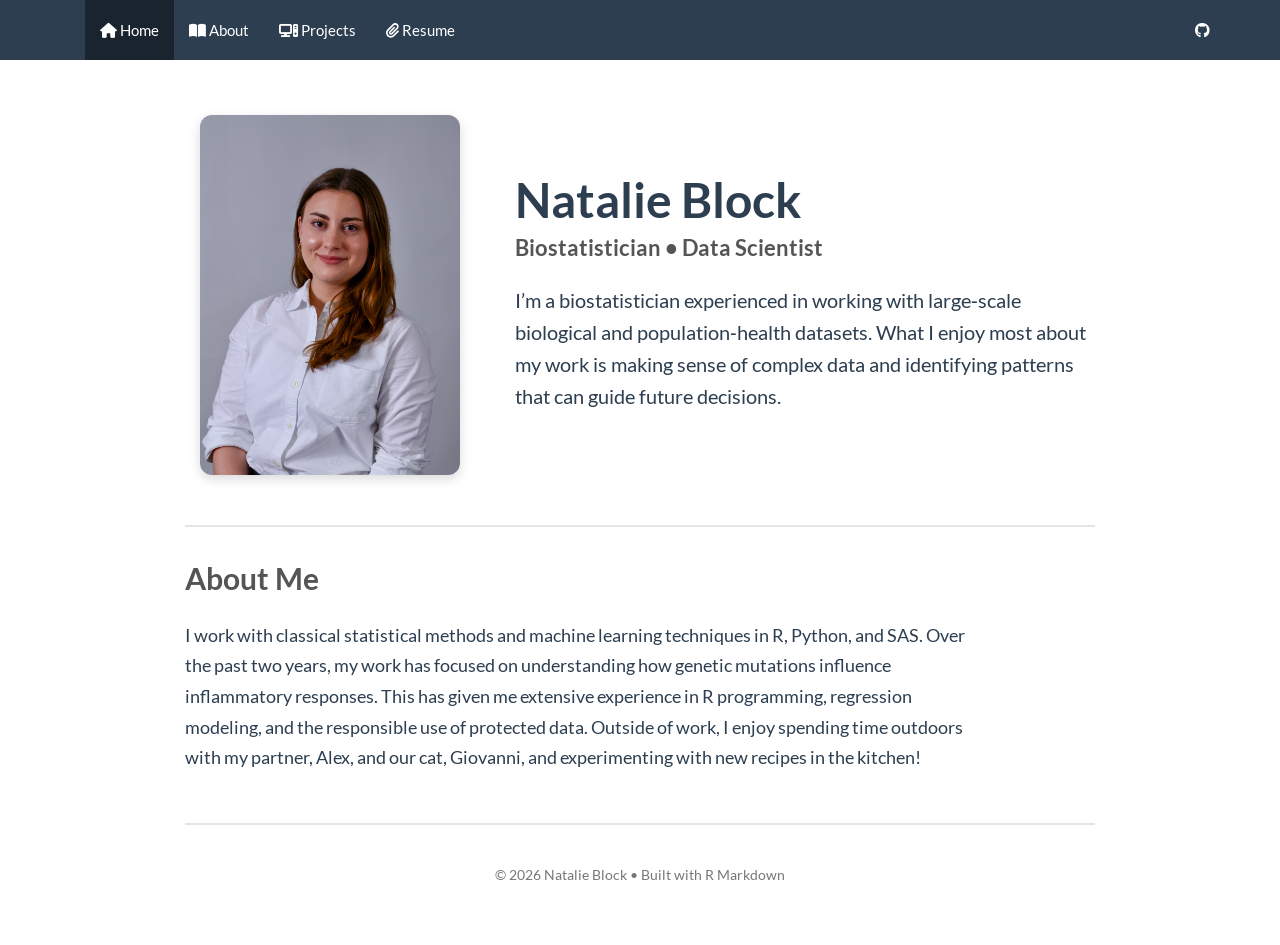
==== commit 4b0643c0: "updated header" ====
--- a/docs/index.html
+++ b/docs/index.html
@@ -34,7 +34,7 @@
 <script src="site_libs/highlightjs-9.12.0/highlight.js"></script>
 <link href="site_libs/font-awesome-6.5.2/css/all.min.css" rel="stylesheet" />
 <link href="site_libs/font-awesome-6.5.2/css/v4-shims.min.css" rel="stylesheet" />
-<link rel="icon" type="image/png" href="images/nb_logo.png"/>
+<link rel="icon" type="image/png" href="images/logo.png"/>
 
 <style type="text/css">
   code{white-space: pre-wrap;}
--- a/docs/style.css
+++ b/docs/style.css
@@ -30,7 +30,7 @@
 .profile-pic {
   width: 260px;
   height: 360px;
-  border-radius: 50%;
+  border-radius: 12px;
   object-fit: cover;
   object-position: center 20%;
   box-shadow: 0 4px 12px rgba(0,0,0,0.15);
@@ -166,17 +166,22 @@
   margin-bottom: 25px;
 }
 
-.about-list {
-  font-size: 18px;        /* adjust to taste */
-  line-height: 1.5;
-  margin-top: 10px;
-  margin-bottom: 20px;
-}
-
-.about-list ul,
-.about-list li {
-  font-size: inherit;
-  margin-left: 20px;
+h2 {
+  font-size: 26px;
+  font-weight: 600;
+  margin-bottom: 1rem;
+}
+
+.skills-list {
+  font-size: 17px;
+  line-height: 1.55;
+  color: #444;
+}
+
+.skills-list > li > strong {
+  font-size: 18px;
+  font-weight: 600;
+  color: #333;
 }
 
 /* ------------------ SECTION DIVIDER ------------------ */
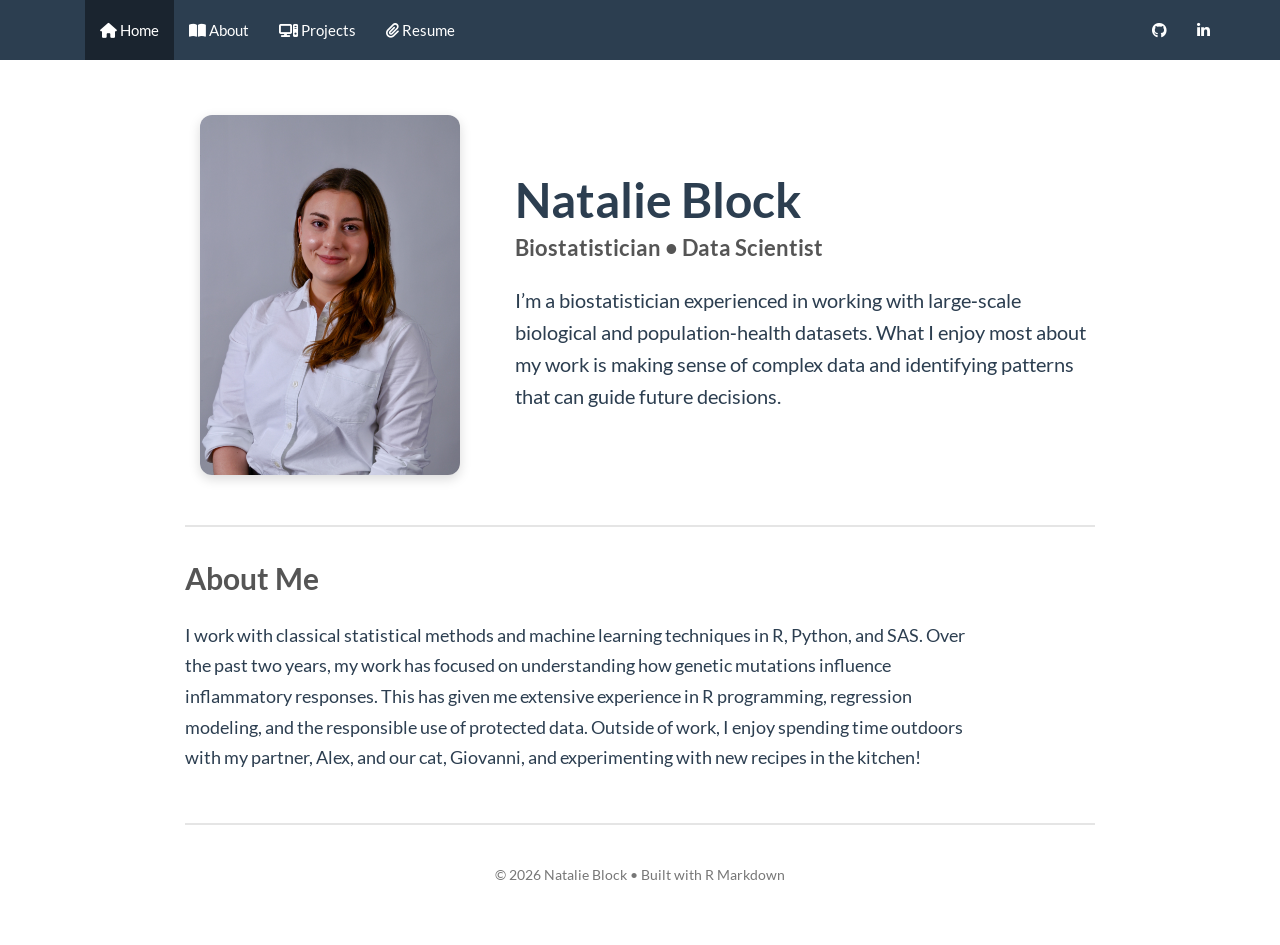
==== commit 6d6a5aaa: "added linkedin" ====
--- a/docs/index.html
+++ b/docs/index.html
@@ -282,6 +282,12 @@
      
   </a>
 </li>
+<li>
+  <a href="https://www.linkedin.com/in/natalie-block-730423223/">
+    <span class="fa fa-linkedin"></span>
+     
+  </a>
+</li>
       </ul>
     </div><!--/.nav-collapse -->
   </div><!--/.container -->
@@ -295,11 +301,11 @@
 </div>
 
 
-<div class="hero">
-<div class="hero-left">
+<div class="home">
+<div class="home-left">
 <img src="images/profile.jpg" class="profile-pic"/>
 </div>
-<div class="hero-right">
+<div class="home-right">
 <h1 class="home-name">
 Natalie Block
 </h1>
@@ -315,10 +321,10 @@
 </div>
 </div>
 <hr class="section-divider">
-<div class="about-subtitle">
+<div class="profile-subtitle">
 About Me
 </div>
-<p class="about-text">
+<p class="profile-text">
 I work with classical statistical methods and machine learning
 techniques in R, Python, and SAS. Over the past two years, my work has
 focused on understanding how genetic mutations influence inflammatory
--- a/docs/style.css
+++ b/docs/style.css
@@ -12,9 +12,9 @@
 
 /*setting style for home page*/
 
-/* ------------------ HERO SECTION ------------------ */
-
-.hero {
+/* HOME SECTION */
+
+.home {
   display: flex;
   flex-direction: row;
   gap: 40px;
@@ -22,7 +22,7 @@
   margin-top: 40px;
 }
 
-.hero-left {
+.home-left {
   flex: 1;
   text-align: center;
 }
@@ -36,7 +36,7 @@
   box-shadow: 0 4px 12px rgba(0,0,0,0.15);
 }
 
-.hero-right {
+.home-right {
   flex: 2;
 }
 
@@ -60,7 +60,7 @@
 }
 
 
-/* ------------------ SECTIONS ------------------ */
+/* SECTIONS */
 
 .section-divider {
   margin: 50px 0 30px 0;
@@ -68,20 +68,20 @@
   border-top: 2px solid #e5e5e5;
 }
 
-.about-subtitle {
+.profile-subtitle {
   font-size: 30px;
   font-weight: 600;
   color: #555;
   margin-bottom: 20px;
 }
 
-.about-text {
+.profile-text {
   font-size: 18px;
   line-height: 1.7;
   max-width: 800px;
 }
 
-/* ------------------ FOOTER ------------------ */
+/* FOOTER */
 
 .footer {
   text-align: center;
@@ -91,16 +91,16 @@
   margin-bottom: 20px;
 }
 
-/* ------------------ MOBILE ------------------ */
+/* MOBILE */
 
 @media (max-width: 700px) {
-  .hero {
+  .home {
     flex-direction: column;
     text-align: center;
   }
 }
 
-/* ------------------ TIMELINE LAYOUT ------------------ */
+/* TIMELINE LAYOUT */
 .timeline {
   position: relative;
   padding-left: 30px;
@@ -108,12 +108,12 @@
   margin-top: 30px;
 }
 
-/* Vertical line — now pushed down so it never enters the header */
+/* Vertical line */
 .timeline::before {
   content: "";
   position: absolute;
   left: 6px;
-  top: 60px;          /* <<< THIS is the fix — pushes line below the title */
+  top: 60px;
   bottom: 0;
   width: 3px;
   background-color: #C8A2C8;
@@ -157,7 +157,7 @@
 .timeline h5 {
   margin-top: 1;
 }
-/* ------------------ ABOUT PAGE TEXT ------------------ */
+/* ABOUT PAGE TEXT */
 
 .about-text {
   font-size: 18px;
@@ -184,7 +184,7 @@
   color: #333;
 }
 
-/* ------------------ SECTION DIVIDER ------------------ */
+/* SECTION DIVIDER */
 
 .section-divider {
   margin: 50px 0 30px 0;
@@ -192,7 +192,7 @@
   border-top: 2px solid #e5e5e5;
 }
 
-/* ------------------ MOBILE ------------------ */
+/* MOBILE */
 
 @media (max-width: 700px) {
   .timeline {
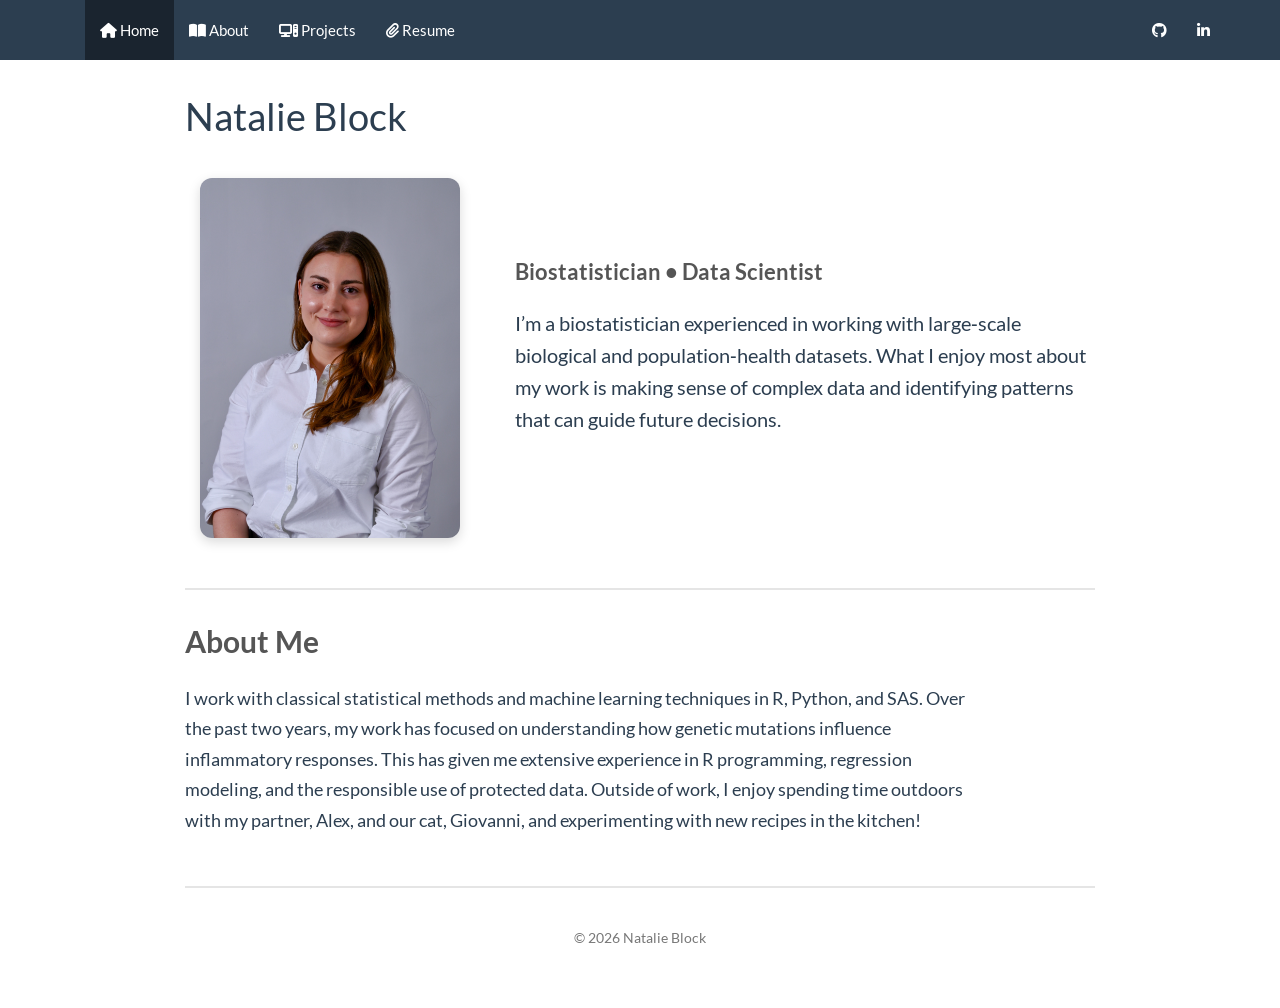
==== commit e96366d1: "updated rmd titles" ====
--- a/docs/index.html
+++ b/docs/index.html
@@ -11,7 +11,7 @@
 
 
 
-<title>index.knit</title>
+<title>Natalie Block</title>
 
 <script src="site_libs/header-attrs-2.30/header-attrs.js"></script>
 <script src="site_libs/jquery-3.6.0/jquery-3.6.0.min.js"></script>
@@ -297,6 +297,7 @@
 
 
 
+<h1 class="title toc-ignore">Natalie Block</h1>
 
 </div>
 
@@ -306,9 +307,6 @@
 <img src="images/profile.jpg" class="profile-pic"/>
 </div>
 <div class="home-right">
-<h1 class="home-name">
-Natalie Block
-</h1>
 <div class="home-subtitle">
 Biostatistician • Data Scientist
 </div>
@@ -335,7 +333,7 @@
 </p>
 <hr class="section-divider">
 <div class="footer">
-<p>© 2026 Natalie Block • Built with R Markdown</p>
+<p>© 2026 Natalie Block</p>
 </div>
 
 
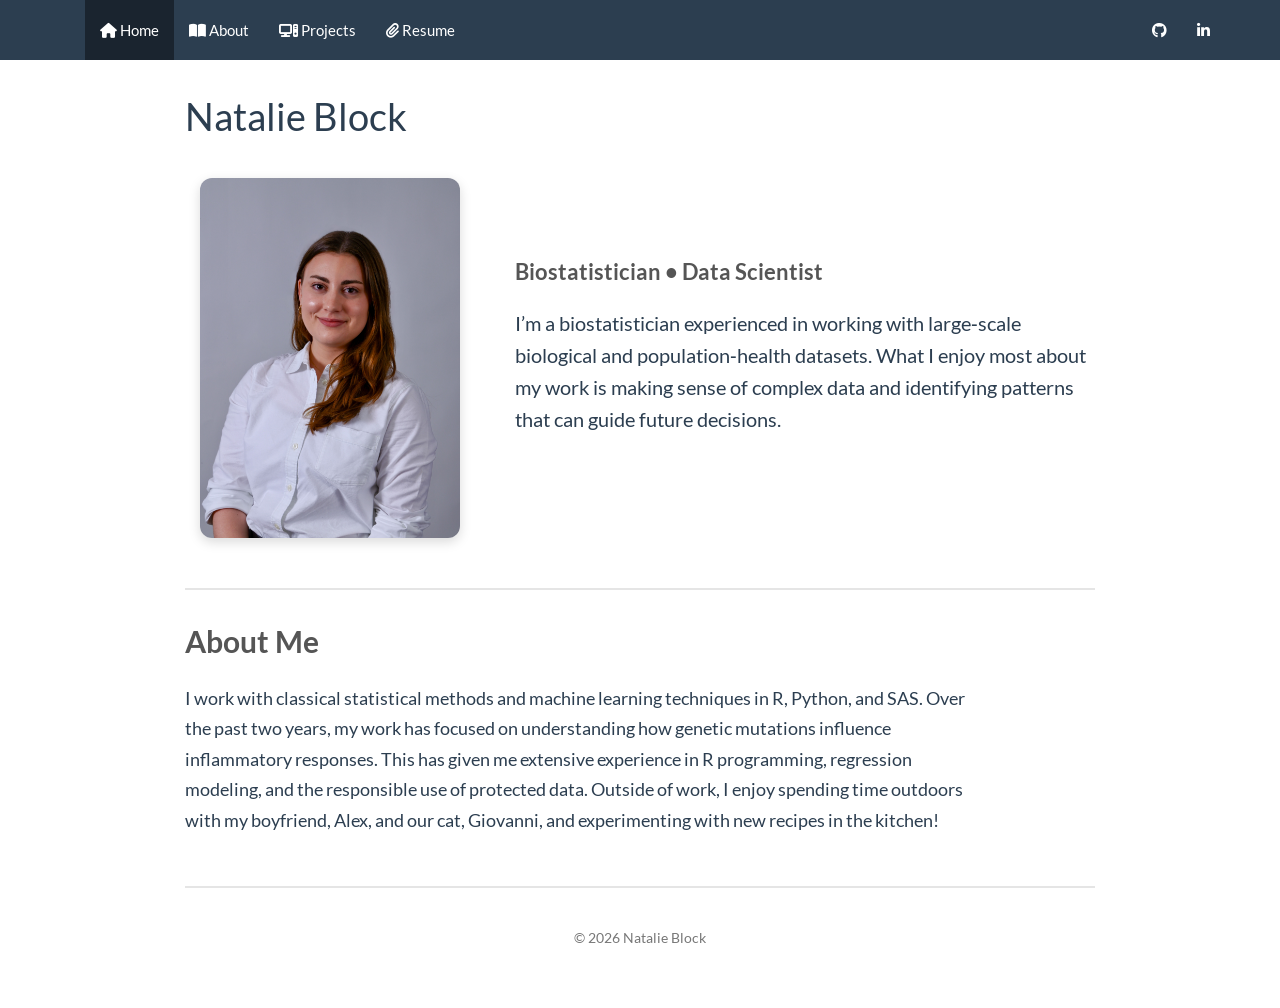
==== commit 572052f8: "updated website index" ====
--- a/docs/index.html
+++ b/docs/index.html
@@ -328,7 +328,7 @@
 focused on understanding how genetic mutations influence inflammatory
 responses. This has given me extensive experience in R programming,
 regression modeling, and the responsible use of protected data. Outside
-of work, I enjoy spending time outdoors with my partner, Alex, and our
+of work, I enjoy spending time outdoors with my boyfriend, Alex, and our
 cat, Giovanni, and experimenting with new recipes in the kitchen!
 </p>
 <hr class="section-divider">
--- a/docs/style.css
+++ b/docs/style.css
@@ -193,15 +193,29 @@
 }
 
 /* MOBILE */
-
 @media (max-width: 700px) {
+
   .timeline {
-    border-left: 2px solid #C8A2C8;
-    padding-left: 20px;
+    position: relative;
+    padding-left: 25px;
+    margin-left: 5px;
+    margin-top: 30px;
+  }
+
+  /* Mobile vertical line */
+  .timeline::before {
+    content: "";
+    position: absolute;
+    left: 4px;
+    top: 80px;
+    bottom: 0;
+    width: 2px;
+    background-color: #C8A2C8;
+    border-radius: 2px;
   }
 
   .timeline-year::before {
-    left: -11px;
+    left: -14px;
     width: 10px;
     height: 10px;
   }
